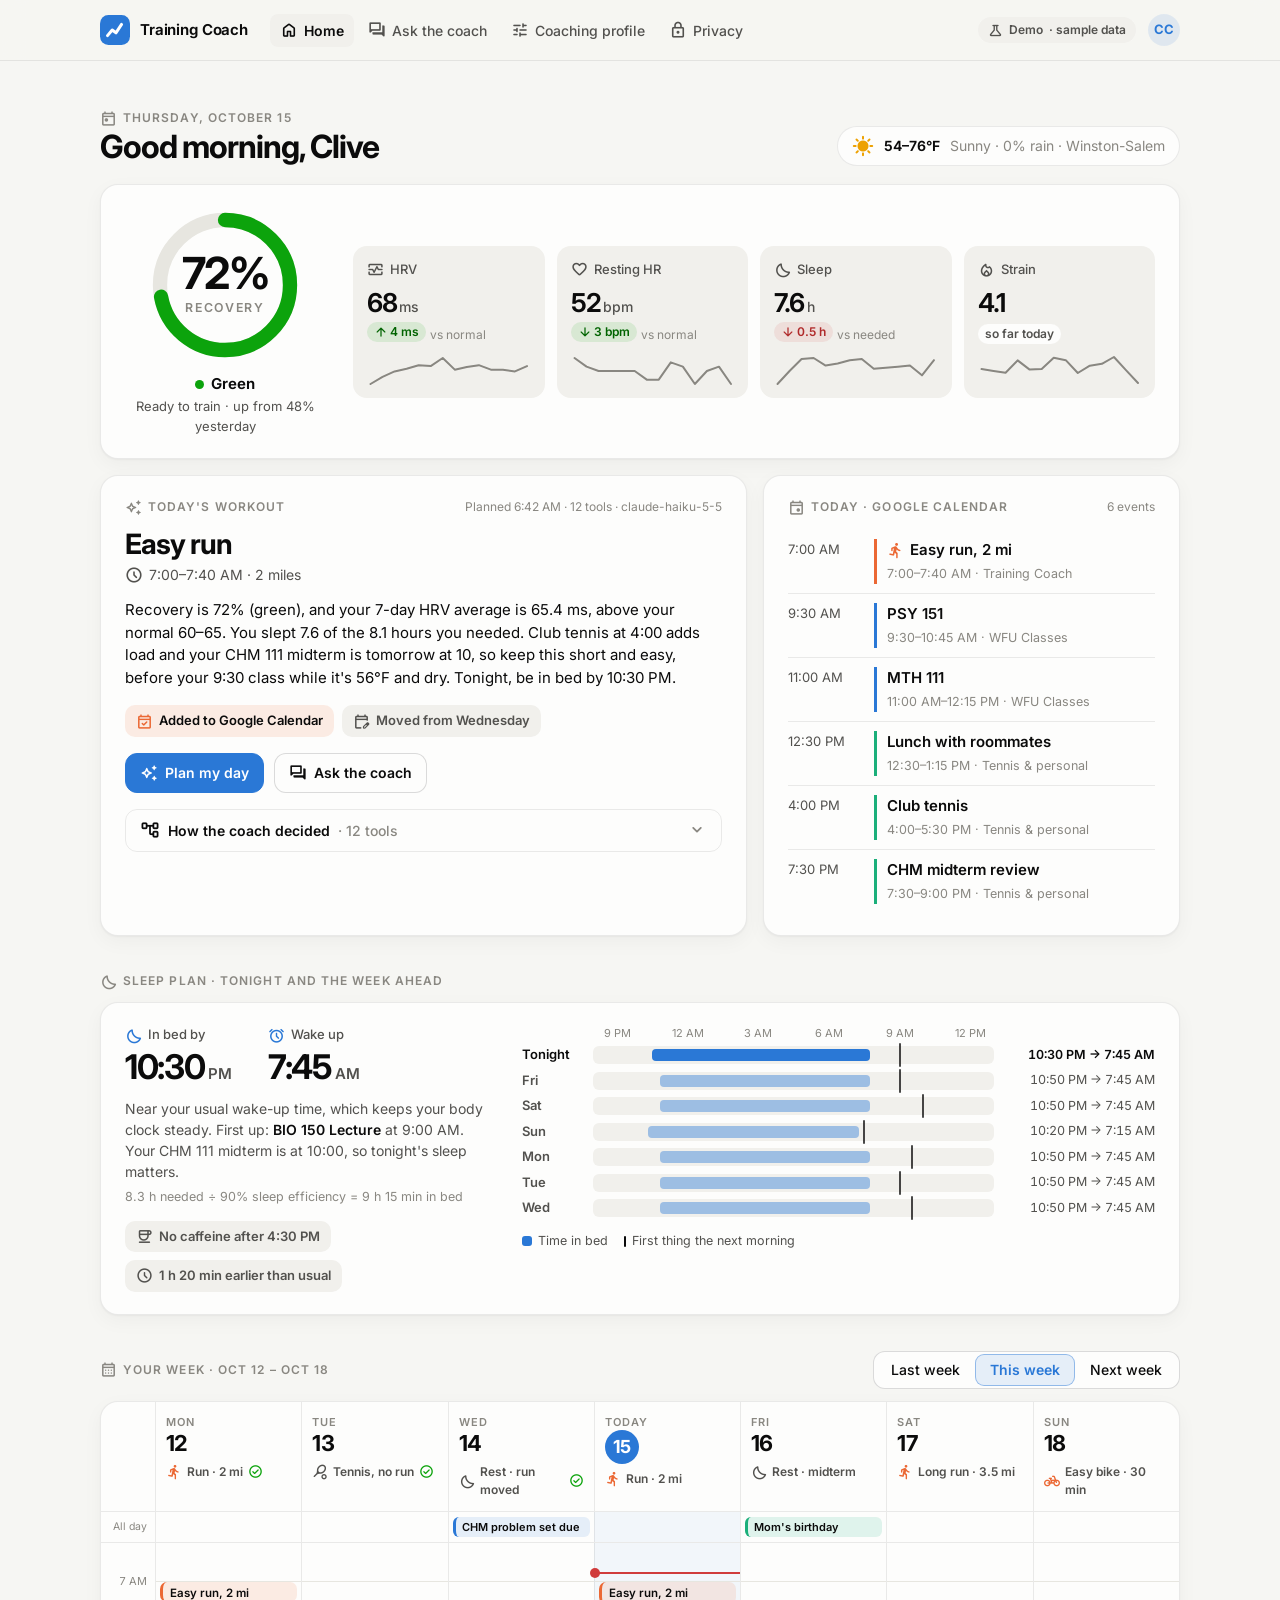
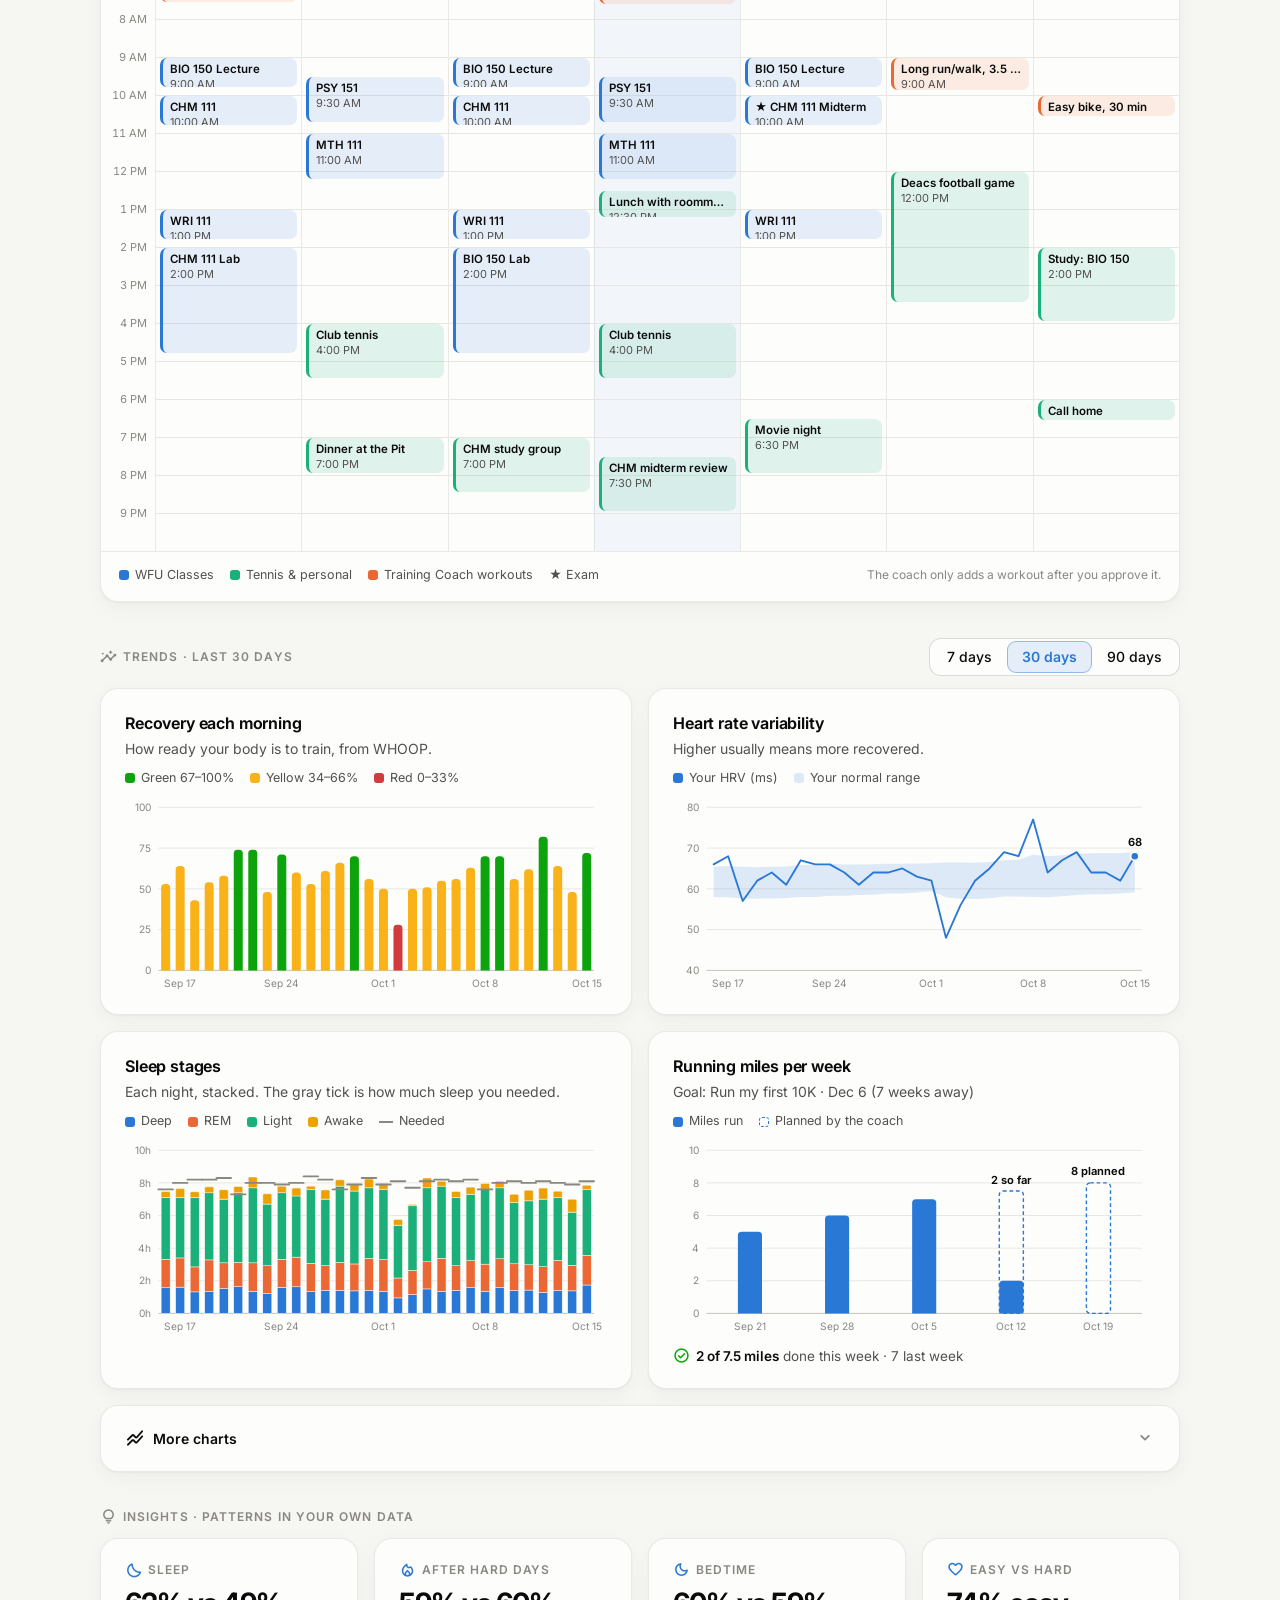
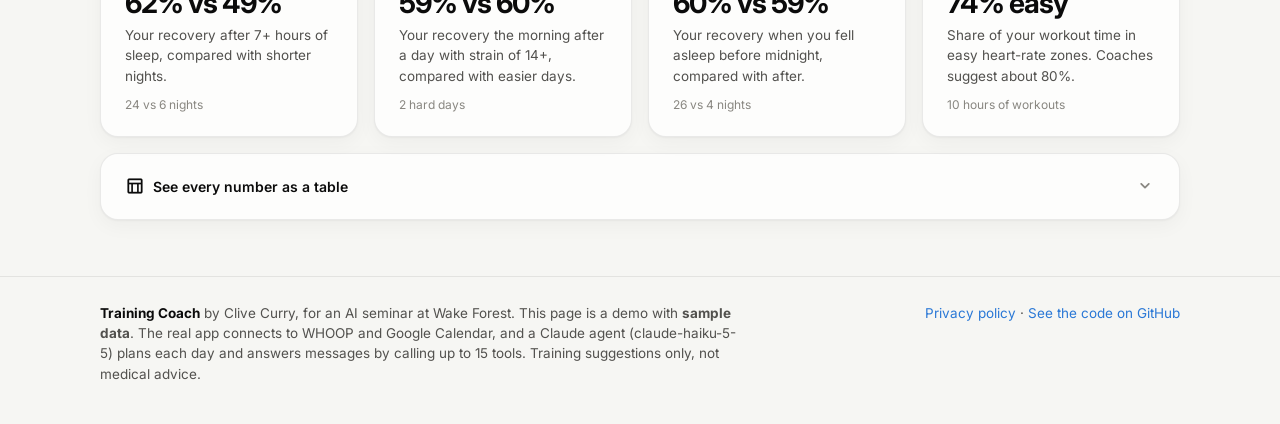
==== docs/index.html @ 6efd32b8 "Rebuild the demo to match the real app, and give the calendar key room Demo (docs/index.html), still" ====
<!doctype html>
<html lang="en">
<head>
<meta charset="utf-8">
<meta name="viewport" content="width=device-width, initial-scale=1">
<title>Training Coach · Clive Curry</title>
<meta name="description" content="A demo of Training Coach, an AI running coach that plans each day from WHOOP data, the weather, and Google Calendar. Shown with sample data.">
<link rel="icon" href="data:image/svg+xml,%3Csvg xmlns='http://www.w3.org/2000/svg' viewBox='0 0 32 32'%3E%3Crect width='32' height='32' rx='8' fill='%232a78d6'/%3E%3Cpath d='M9 22l5-6 4 3 5-8' fill='none' stroke='white' stroke-width='3' stroke-linecap='round' stroke-linejoin='round'/%3E%3C/svg%3E">
<link rel="preconnect" href="https://fonts.googleapis.com">
<link rel="preconnect" href="https://fonts.gstatic.com" crossorigin>
<link rel="stylesheet" href="https://fonts.googleapis.com/css2?family=Inter:wght@400;500;600;700&display=swap">
<link rel="stylesheet" href="https://fonts.googleapis.com/css2?family=Material+Symbols+Rounded:opsz,wght,FILL,GRAD@20..24,400..600,0..1,0&display=block">
<style>
/* This page is a demo of the real app (app.py) with made-up sample data. It copies the real
 * app's layout and colors. Light mode first, dark mode below. */
:root {
  color-scheme: light;
  --page: #f6f6f3; --card: #fdfdfc; --raised: #f1f0ec;
  --border: rgba(11, 11, 11, 0.08); --border-strong: rgba(11, 11, 11, 0.14);
  --text: #0b0b0b; --text-2: #52514e; --muted: #898781;
  --grid: #e7e6e0; --axis: #c3c2b7;
  --s1: #2a78d6; --s2: #eb6834; --s3: #1baf7a; --s4: #eda100;
  --s1-tint: rgba(42, 120, 214, 0.11); --s2-tint: rgba(235, 104, 52, 0.12); --s3-tint: rgba(27, 175, 122, 0.13);
  --band: rgba(42, 120, 214, 0.15);
  --good: #0ca30c; --warn: #fab219; --bad: #d03b3b;
  --good-text: #006300; --bad-text: #b02a2a;
  --good-chip: rgba(12, 163, 12, 0.11); --bad-chip: rgba(208, 59, 59, 0.10);
  --shadow: 0 1px 2px rgba(11, 11, 11, 0.04), 0 6px 20px rgba(11, 11, 11, 0.04);
}
@media (prefers-color-scheme: dark) {
  :root:not([data-theme="light"]) {
    color-scheme: dark;
    --page: #0d0d0d; --card: #1a1a19; --raised: #232322;
    --border: rgba(255, 255, 255, 0.08); --border-strong: rgba(255, 255, 255, 0.14);
    --text: #ffffff; --text-2: #c3c2b7; --muted: #898781;
    --grid: #2c2c2a; --axis: #383835;
    --s1: #3987e5; --s2: #d95926; --s3: #199e70; --s4: #c98500;
    --s1-tint: rgba(57, 135, 229, 0.20); --s2-tint: rgba(217, 89, 38, 0.20); --s3-tint: rgba(25, 158, 112, 0.22);
    --band: rgba(57, 135, 229, 0.26);
    --good-text: #0ca30c; --bad-text: #e66767;
    --good-chip: rgba(12, 163, 12, 0.16); --bad-chip: rgba(230, 103, 103, 0.15);
    --shadow: none;
  }
}
:root[data-theme="dark"] {
  color-scheme: dark;
  --page: #0d0d0d; --card: #1a1a19; --raised: #232322;
  --border: rgba(255, 255, 255, 0.08); --border-strong: rgba(255, 255, 255, 0.14);
  --text: #ffffff; --text-2: #c3c2b7; --muted: #898781;
  --grid: #2c2c2a; --axis: #383835;
  --s1: #3987e5; --s2: #d95926; --s3: #199e70; --s4: #c98500;
  --s1-tint: rgba(57, 135, 229, 0.20); --s2-tint: rgba(217, 89, 38, 0.20); --s3-tint: rgba(25, 158, 112, 0.22);
  --band: rgba(57, 135, 229, 0.26);
  --good-text: #0ca30c; --bad-text: #e66767;
  --good-chip: rgba(12, 163, 12, 0.16); --bad-chip: rgba(230, 103, 103, 0.15);
  --shadow: none;
}

/* ---------- Page ---------- */
* { box-sizing: border-box; }
body {
  margin: 0; background: var(--page); color: var(--text);
  font: 15px/1.5 Inter, system-ui, -apple-system, "Segoe UI", sans-serif;
  -webkit-font-smoothing: antialiased;
}
.wrap { max-width: 1120px; margin: 0 auto; padding: 0 20px; }
a { color: var(--s1); text-decoration: none; }
a:hover { text-decoration: underline; }
.icon {
  font-family: "Material Symbols Rounded"; font-weight: 400; font-style: normal; font-size: 20px;
  line-height: 1; letter-spacing: normal; text-transform: none; white-space: nowrap; direction: ltr;
  display: inline-block; vertical-align: -4px; font-feature-settings: "liga"; -webkit-font-smoothing: antialiased;
  font-variation-settings: "FILL" 0, "wght" 450, "opsz" 24;
}
.icon.fill { font-variation-settings: "FILL" 1, "wght" 450, "opsz" 24; }
[hidden] { display: none !important; }

/* ---------- Top bar ---------- */
.topbar {
  position: sticky; top: 0; z-index: 20;
  background: color-mix(in srgb, var(--page) 86%, transparent);
  backdrop-filter: saturate(160%) blur(12px); -webkit-backdrop-filter: saturate(160%) blur(12px);
  border-bottom: 1px solid var(--border);
}
.topbar .wrap { display: flex; align-items: center; gap: 22px; height: 60px; }
.brand { display: flex; align-items: center; gap: 10px; font-weight: 650; letter-spacing: -0.01em; color: var(--text); white-space: nowrap; }
.brand:hover { text-decoration: none; }
.brand-mark { width: 30px; height: 30px; display: block; flex: none; }
nav { display: flex; gap: 4px; min-width: 0; }
nav a {
  color: var(--text-2); padding: 6px 10px; border-radius: 8px; font-size: 14px; font-weight: 500;
  display: inline-flex; align-items: center; gap: 6px; white-space: nowrap;
}
nav a .icon { font-size: 18px; vertical-align: 0; }
nav a:hover { background: var(--raised); color: var(--text); text-decoration: none; }
nav a.active { background: var(--raised); color: var(--text); font-weight: 600; }
.top-right { margin-left: auto; display: flex; align-items: center; gap: 12px; }
.pill {
  display: inline-flex; align-items: center; gap: 6px; font-size: 12px; font-weight: 600; white-space: nowrap;
  padding: 4px 10px; border-radius: 999px; background: var(--raised); color: var(--text-2);
}
.pill .icon { font-size: 15px; vertical-align: 0; }
.avatar {
  width: 32px; height: 32px; border-radius: 50%; display: grid; place-items: center; flex: none;
  background: var(--s1-tint); color: var(--s1); font-size: 13px; font-weight: 700;
}
@media (max-width: 860px) { nav a .label { display: none; } nav a { padding: 6px 8px; } .topbar .wrap { gap: 12px; } }
@media (max-width: 480px) { .pill .long, .brand-name, .count-note { display: none; } }

/* ---------- Layout ---------- */
main.wrap { padding-top: 48px; padding-bottom: 56px; }
section { margin-top: 36px; }
.eyebrow {
  display: flex; align-items: center; gap: 6px; margin: 0 0 12px;
  font-size: 12px; font-weight: 600; letter-spacing: 0.09em; text-transform: uppercase; color: var(--muted);
}
.eyebrow .icon { font-size: 17px; vertical-align: 0; }
.section-head { display: flex; align-items: center; justify-content: space-between; gap: 12px; flex-wrap: wrap; margin-bottom: 12px; }
.section-head .eyebrow { margin: 0; }
.card {
  background: var(--card); border: 1px solid var(--border); border-radius: 18px;
  padding: 22px 24px; box-shadow: var(--shadow);
}
.row { display: grid; gap: 16px; }
.row.coach-row { grid-template-columns: minmax(0, 1.55fr) minmax(0, 1fr); margin-top: 16px; }
.row.two { grid-template-columns: repeat(2, minmax(0, 1fr)); }
@media (max-width: 900px) { .row.coach-row, .row.two { grid-template-columns: minmax(0, 1fr); } }
h1 { margin: 2px 0 0; font-size: 32px; line-height: 1.15; letter-spacing: -0.035em; font-weight: 700; }
h2 { margin: 0; font-size: 16px; font-weight: 650; letter-spacing: -0.01em; }
.sub { color: var(--text-2); font-size: 14px; margin: 3px 0 0; }
.muted { color: var(--muted); }
.narrow { max-width: 780px; margin: 0 auto; }

/* Buttons and switches (they only change what you're looking at) */
.btn {
  display: inline-flex; align-items: center; gap: 7px; font: 600 14px/1 Inter, system-ui, sans-serif;
  padding: 10px 14px; border-radius: 12px; border: 1px solid var(--border-strong); background: var(--card); color: var(--text);
  cursor: default; white-space: nowrap;
}
a.btn { cursor: pointer; }
a.btn:hover { background: var(--raised); text-decoration: none; }
.btn .icon { font-size: 18px; vertical-align: 0; }
.btn.primary { background: var(--s1); border-color: var(--s1); color: #fff; }
.seg { display: inline-flex; border: 1px solid var(--border-strong); border-radius: 12px; padding: 2px; background: var(--card); }
.seg button {
  font: 500 14px/1 Inter, system-ui, sans-serif; color: var(--text); background: none; border: 1px solid transparent;
  padding: 8px 14px; border-radius: 9px; cursor: pointer; white-space: nowrap;
}
.seg button:hover { background: var(--raised); }
.seg button[aria-pressed="true"] { color: var(--s1); background: var(--s1-tint); border-color: color-mix(in srgb, var(--s1) 45%, transparent); font-weight: 600; }
@media (max-width: 480px) { .seg button { padding: 8px 10px; } }

/* ---------- Greeting ---------- */
.greeting { display: flex; align-items: flex-end; justify-content: space-between; gap: 16px; flex-wrap: wrap; }
.date { font-size: 12px; font-weight: 600; letter-spacing: 0.09em; text-transform: uppercase; color: var(--muted); display: flex; gap: 6px; align-items: center; }
.date .icon { font-size: 17px; vertical-align: 0; }
.weather {
  display: inline-flex; align-items: center; gap: 10px; padding: 8px 14px; border-radius: 999px;
  background: var(--card); border: 1px solid var(--border); font-size: 14px; white-space: nowrap;
}
.weather .icon { font-size: 22px; color: var(--s4); vertical-align: 0; }
.weather b { font-weight: 650; }
@media (max-width: 560px) { .weather .where { display: none; } }

/* ---------- Today card ---------- */
.today-card { display: grid; grid-template-columns: 200px minmax(0, 1fr); gap: 28px; align-items: center; margin-top: 18px; }
@media (max-width: 760px) { .today-card { grid-template-columns: minmax(0, 1fr); justify-items: center; } }
.ring { text-align: center; }
.ring svg { width: 156px; height: 156px; display: block; margin: 0 auto; }
.ring .num { font-size: 34px; font-weight: 700; letter-spacing: -0.04em; fill: var(--text); }
.ring .cap { font-size: 9.5px; font-weight: 600; letter-spacing: 0.14em; fill: var(--muted); }
.zone { margin-top: 10px; font-weight: 650; display: inline-flex; align-items: center; gap: 7px; }
.dot { width: 9px; height: 9px; border-radius: 50%; display: inline-block; }
.zone-note { color: var(--text-2); font-size: 13px; margin-top: 2px; }
.tiles { display: grid; grid-template-columns: repeat(4, minmax(0, 1fr)); gap: 12px; width: 100%; }
@media (max-width: 1000px) { .tiles { grid-template-columns: repeat(2, minmax(0, 1fr)); } }
.tile { background: var(--raised); border-radius: 14px; padding: 14px 14px 10px; }
.tile .label { font-size: 13px; color: var(--text-2); font-weight: 500; display: flex; align-items: center; gap: 6px; }
.tile .label .icon { font-size: 17px; vertical-align: 0; }
.tile .value { font-size: 26px; font-weight: 650; letter-spacing: -0.03em; margin-top: 4px; }
.tile .value small { font-size: 14px; font-weight: 500; color: var(--text-2); letter-spacing: 0; margin-left: 2px; }
.delta { display: inline-flex; align-items: center; gap: 2px; font-size: 12px; font-weight: 600; padding: 1px 7px; border-radius: 999px; }
.delta .icon { font-size: 14px; vertical-align: 0; }
.delta.good { color: var(--good-text); background: var(--good-chip); }
.delta.bad { color: var(--bad-text); background: var(--bad-chip); }
.delta.flat { color: var(--text-2); background: var(--card); }
.vs { font-size: 12px; color: var(--muted); margin-left: 4px; }
.spark { display: block; width: 100%; height: 34px; margin-top: 8px; }

/* ---------- Coach card ---------- */
.card-top { display: flex; justify-content: space-between; gap: 12px; align-items: center; }
.card-top .eyebrow { margin: 0; }
.meta { font-size: 12px; color: var(--muted); }
.headline { font-size: 28px; font-weight: 700; letter-spacing: -0.035em; line-height: 1.15; margin-top: 12px; }
.when { color: var(--text-2); margin-top: 4px; display: flex; align-items: center; gap: 6px; font-size: 14px; }
.when .icon { font-size: 18px; }
.why { margin: 14px 0 0; color: var(--text); }
.badges { display: flex; gap: 8px; flex-wrap: wrap; margin-top: 16px; }
.badge {
  display: inline-flex; align-items: center; gap: 6px; font-size: 13px; font-weight: 600;
  padding: 6px 11px; border-radius: 10px; background: var(--raised); color: var(--text-2);
}
.badge .icon { font-size: 17px; vertical-align: 0; }
.badge.on-cal { background: var(--s2-tint); color: var(--text); }
.badge.on-cal .icon { color: var(--s2); }
.actions { display: flex; gap: 10px; flex-wrap: wrap; margin-top: 16px; }
details.steps { margin-top: 16px; border: 1px solid var(--border); border-radius: 12px; padding: 10px 14px; }
details summary {
  cursor: pointer; list-style: none; display: flex; align-items: center; gap: 8px;
  font-weight: 600; font-size: 14px; color: var(--text);
}
details summary::-webkit-details-marker { display: none; }
details summary .chev { margin-left: auto; color: var(--muted); transition: transform 0.15s; }
details[open] summary .chev { transform: rotate(180deg); }
details.steps[open] summary { margin-bottom: 6px; }
.step { display: grid; grid-template-columns: 26px minmax(0, 1fr); gap: 8px; padding: 7px 0; font-size: 14px; }
.step + .step { border-top: 1px solid var(--border); }
.step .icon { color: var(--s1); font-size: 19px; }
.step code { font: 600 13px/1.4 ui-monospace, "SFMono-Regular", Consolas, monospace; }
.step .out { color: var(--text-2); }
.step.thought { color: var(--text-2); font-style: italic; }
.step.thought .icon { color: var(--muted); }
.step.done .icon { color: var(--good); }

/* ---------- Today's schedule ---------- */
.agenda { list-style: none; margin: 14px 0 0; padding: 0; }
.agenda li { display: grid; grid-template-columns: 74px minmax(0, 1fr); gap: 12px; padding: 9px 0; align-items: start; }
.agenda li + li { border-top: 1px solid var(--border); }
.agenda .t { font-size: 13px; color: var(--text-2); padding-top: 1px; }
.agenda .e { border-left: 3px solid; padding-left: 10px; min-width: 0; }
.agenda .e b { font-weight: 600; display: flex; align-items: center; gap: 6px; }
.agenda .e b .icon { font-size: 17px; color: var(--s2); vertical-align: 0; }
.agenda .e span.when2 { font-size: 12.5px; color: var(--muted); }
.legend { display: flex; flex-wrap: wrap; gap: 6px 16px; font-size: 12.5px; color: var(--text-2); }
.legend span { display: inline-flex; align-items: center; gap: 6px; }
.swatch { width: 10px; height: 10px; border-radius: 3px; display: inline-block; }
.swatch.dashed { background: transparent; border: 1.5px dashed var(--s2); }
.swatch.dashed.blue { border-color: var(--s1); }
.tick-swatch { width: 14px; height: 2px; background: var(--muted); display: inline-block; }

/* ---------- Sleep plan ---------- */
.sleep { display: grid; grid-template-columns: minmax(0, 1fr) minmax(0, 1.75fr); gap: 36px; align-items: start; }
@media (max-width: 860px) { .sleep { grid-template-columns: minmax(0, 1fr); gap: 22px; } }
.sl-pair { display: flex; gap: 36px; flex-wrap: wrap; }
.sl-time .k { font-size: 13px; color: var(--text-2); font-weight: 500; display: flex; align-items: center; gap: 6px; }
.sl-time .k .icon { font-size: 17px; vertical-align: 0; color: var(--s1); }
.sl-time .big { font-size: 34px; font-weight: 700; letter-spacing: -0.04em; line-height: 1.15; margin-top: 2px; }
.sl-time .big small { font-size: 15px; font-weight: 600; color: var(--text-2); letter-spacing: 0; margin-left: 4px; }
.sl-why { color: var(--text-2); font-size: 14px; line-height: 1.5; margin: 12px 0 0; }
.sl-why b { color: var(--text); font-weight: 600; }
.sl-math { display: block; margin-top: 6px; font-size: 12.5px; color: var(--muted); }
.sleep .badges { margin-top: 14px; }
.sl-week { display: flex; flex-direction: column; gap: 6px; }
.sl-row { display: grid; grid-template-columns: 58px minmax(0, 1fr) 148px; gap: 13px; align-items: center; }
.sl-row .d { font-size: 13px; font-weight: 600; color: var(--text-2); }
.sl-row.is-tonight .d { color: var(--text); }
.sl-row .track { position: relative; height: 18px; background: var(--raised); border-radius: 6px; }
.sl-row .bar { position: absolute; top: 3px; bottom: 3px; border-radius: 4px; background: color-mix(in srgb, var(--s1) 42%, transparent); }
.sl-row.is-tonight .bar { background: var(--s1); }
.sl-row .mark { position: absolute; top: -3px; bottom: -3px; width: 2px; margin-left: -1px; border-radius: 2px; background: var(--text); opacity: 0.75; }
.sl-row .tm { font-size: 12.5px; color: var(--text-2); font-variant-numeric: tabular-nums; white-space: nowrap; text-align: right; }
.sl-row.is-tonight .tm { color: var(--text); font-weight: 600; }
.sl-head .track { background: none; height: 14px; }
.sl-axis span { position: absolute; top: 0; transform: translateX(-50%); font-size: 11px; color: var(--muted); white-space: nowrap; }
.ev-key { width: 2px; height: 11px; border-radius: 2px; background: var(--text); display: inline-block; }
.sl-week .legend { margin-top: 8px; }
@media (max-width: 560px) { .sl-row { grid-template-columns: 50px minmax(0, 1fr); } .sl-row .tm { display: none; } }

/* ---------- Week calendar ---------- */
.cal-card { padding: 0; overflow: hidden; }
.cal-scroll { overflow-x: auto; }
.cal { min-width: 820px; }
.cal-head, .cal-body, .cal-allday { display: grid; grid-template-columns: 54px repeat(7, minmax(0, 1fr)); }
.cal-head { border-bottom: 1px solid var(--border); }
.cal-head > div { padding: 12px 10px; border-left: 1px solid var(--border); }
.cal-head > div:first-child, .cal-allday > div:first-child { border-left: 0; }
.cal-head .dow { font-size: 11px; font-weight: 600; letter-spacing: 0.09em; text-transform: uppercase; color: var(--muted); }
.cal-head .num { font-size: 22px; font-weight: 700; letter-spacing: -0.03em; line-height: 1.2; }
.cal-head .is-today .num { color: #fff; background: var(--s1); border-radius: 999px; display: inline-grid; place-items: center; width: 34px; height: 34px; font-size: 18px; }
.plan-chip { margin-top: 6px; display: flex; align-items: center; gap: 5px; font-size: 12px; font-weight: 600; color: var(--text-2); }
.plan-chip .icon { font-size: 16px; vertical-align: 0; }
.plan-chip.move .icon:first-child { color: var(--s2); }
.plan-chip .ok { color: var(--good); font-size: 15px; }
.cal-allday { border-bottom: 1px solid var(--border); }
.cal-allday > div { padding: 5px 4px; border-left: 1px solid var(--border); display: flex; flex-direction: column; gap: 3px; min-width: 0; }
.cal-allday .label { font-size: 10.5px; color: var(--muted); text-align: right; padding-right: 8px; justify-content: center; }
.cal-allday .is-today, .day-col.is-today { background: color-mix(in srgb, var(--s1) 5%, transparent); }
.chip { font-size: 11px; font-weight: 600; padding: 2px 6px; border-radius: 6px; border-left: 3px solid; white-space: nowrap; overflow: hidden; text-overflow: ellipsis; }
.chip.classes { background: var(--s1-tint); border-color: var(--s1); }
.chip.personal { background: var(--s3-tint); border-color: var(--s3); }
.times { position: relative; }
.times div { position: absolute; right: 8px; font-size: 11px; color: var(--muted); transform: translateY(-50%); font-variant-numeric: tabular-nums; }
.day-col { position: relative; border-left: 1px solid var(--border); }
.hour-line { position: absolute; left: 0; right: 0; border-top: 1px solid var(--grid); }
.ev {
  position: absolute; left: 4px; right: 4px; border-radius: 7px; padding: 4px 7px; overflow: hidden;
  font-size: 11.5px; line-height: 1.3; border-left: 3px solid;
}
.ev b { font-weight: 600; display: block; white-space: nowrap; overflow: hidden; text-overflow: ellipsis; }
.ev span { color: var(--text-2); font-size: 11px; }
.ev.classes { background: var(--s1-tint); border-color: var(--s1); }
.ev.personal { background: var(--s3-tint); border-color: var(--s3); }
.ev.coach { background: var(--s2-tint); border-color: var(--s2); }
.ev.suggested { border-style: dashed; border-width: 1px 1px 1px 3px; }
.ev.exam b::before { content: "★ "; }
.now-line { position: absolute; left: 0; right: 0; border-top: 2px solid var(--bad); }
.now-line::before { content: ""; position: absolute; left: -5px; top: -6px; width: 10px; height: 10px; border-radius: 50%; background: var(--bad); }
.cal-foot { display: flex; justify-content: space-between; gap: 12px; flex-wrap: wrap; padding: 14px 18px 16px; border-top: 1px solid var(--border); }

/* ---------- Charts ---------- */
.chart-card { display: flex; flex-direction: column; }
.chart-card .legend { margin-top: 10px; }
.chart { display: block; width: 100%; height: auto; margin-top: 10px; overflow: visible; }
.chart .grid { stroke: var(--grid); stroke-width: 1; }
.chart .base { stroke: var(--axis); stroke-width: 1; }
.chart text { font: 11px Inter, system-ui, sans-serif; fill: var(--muted); }
.chart text.end { font-weight: 650; fill: var(--text); font-size: 12px; }
.chart .hit { fill: transparent; }
.chart .ring-dot { opacity: 0; }
.chart g.pt:hover .ring-dot { opacity: 1; }
.note { margin-top: auto; padding-top: 10px; font-size: 13.5px; color: var(--text-2); display: flex; align-items: center; gap: 6px; }
.note .icon { font-size: 17px; color: var(--good); }
.note b { color: var(--text); font-weight: 600; }
details.more, details.table { margin-top: 16px; }
details.more > .row { margin-top: 16px; }
.mini h3 { margin: 0; font-size: 15px; font-weight: 650; }
.table-scroll { overflow-x: auto; margin-top: 10px; }
table { border-collapse: collapse; width: 100%; font-size: 13px; font-variant-numeric: tabular-nums; }
th, td { text-align: right; padding: 6px 10px; border-bottom: 1px solid var(--border); white-space: nowrap; }
th:first-child, td:first-child { text-align: left; }
th { color: var(--muted); font-weight: 600; font-size: 12px; }

/* ---------- Insights ---------- */
.insights { display: grid; grid-template-columns: repeat(4, minmax(0, 1fr)); gap: 16px; }
@media (max-width: 1000px) { .insights { grid-template-columns: repeat(2, minmax(0, 1fr)); } }
@media (max-width: 560px) { .insights { grid-template-columns: minmax(0, 1fr); } }
.insight { display: flex; flex-direction: column; }
.insight .k { font-size: 12px; font-weight: 600; letter-spacing: 0.08em; text-transform: uppercase; color: var(--muted); display: flex; gap: 6px; align-items: center; }
.insight .k .icon { font-size: 17px; color: var(--s1); vertical-align: 0; }
.insight .big { font-size: 28px; font-weight: 700; letter-spacing: -0.035em; margin-top: 8px; line-height: 1.15; }
.insight p { margin: 6px 0 0; color: var(--text-2); font-size: 13.5px; }
.insight .count { margin-top: auto; padding-top: 10px; font-size: 12px; color: var(--muted); }

/* ---------- Ask the coach ---------- */
.title-row { display: flex; align-items: flex-end; justify-content: space-between; gap: 12px; flex-wrap: wrap; }
.intro { color: var(--text-2); font-size: 15px; line-height: 1.55; margin: 12px 0 22px; max-width: 620px; }
.msg { display: grid; grid-template-columns: 34px minmax(0, 1fr); gap: 14px; margin: 14px 0; align-items: start; }
.msg .who { width: 34px; height: 34px; border-radius: 10px; display: grid; place-items: center; }
.msg .who .icon { font-size: 19px; vertical-align: 0; }
.msg.you .who { background: var(--raised); color: var(--text-2); }
.msg.coach .who { background: var(--s1); color: #fff; }
.msg.you .body { background: var(--raised); border-radius: 16px; padding: 10px 15px; justify-self: start; }
.msg .body p { margin: 0 0 10px; }
.msg .body p:last-child, .msg .body ul:last-child { margin-bottom: 0; }
.msg .body ul { margin: 0 0 10px; padding-left: 20px; }
.msg .body li { margin: 3px 0; }
.msg .time { font-size: 12px; color: var(--muted); margin-bottom: 4px; }
.msg details.steps { margin-top: 12px; }
.day-break { text-align: center; font-size: 12px; color: var(--muted); margin: 26px 0 6px; }
.composer {
  margin-top: 26px; display: flex; align-items: center; justify-content: space-between; gap: 12px;
  background: var(--raised); border-radius: 14px; padding: 13px 14px 13px 18px; color: var(--muted); font-size: 14px;
}
.composer .send { width: 30px; height: 30px; border-radius: 50%; display: grid; place-items: center; background: var(--border); }
.composer .send .icon { font-size: 18px; vertical-align: 0; }
.fine { font-size: 12.5px; color: var(--muted); margin: 10px 0 0; }

/* ---------- Coaching profile ---------- */
.fields { display: grid; grid-template-columns: 200px minmax(0, 1fr); gap: 0; margin: 0; }
.fields dt, .fields dd { margin: 0; padding: 12px 0; border-top: 1px solid var(--border); }
.fields dt:first-of-type, .fields dd:first-of-type { border-top: 0; padding-top: 0; }
.fields dt { color: var(--text-2); font-size: 14px; }
.fields dd { font-weight: 500; }
@media (max-width: 560px) { .fields { grid-template-columns: minmax(0, 1fr); } .fields dd { border-top: 0; padding-top: 0; } }
.tag { display: inline-flex; align-items: center; font-size: 13px; font-weight: 600; padding: 3px 10px; border-radius: 999px; background: var(--s1); color: #fff; margin: 0 6px 4px 0; }
.notes { list-style: none; margin: 10px 0 0; padding: 0; }
.notes li { padding: 9px 12px; background: var(--raised); border-radius: 10px; margin-top: 8px; font-size: 14px; }
.notes li .when3 { color: var(--muted); font-size: 12.5px; margin-right: 6px; }
.conn { display: flex; align-items: center; justify-content: space-between; gap: 16px; flex-wrap: wrap; }
.conn + .conn { margin-top: 12px; }
.conn b { font-weight: 650; }
.conn .ok { color: var(--good-text); background: var(--good-chip); font-size: 12px; font-weight: 600; padding: 2px 9px; border-radius: 999px; margin-left: 6px; }
.stack > * + * { margin-top: 16px; }

/* ---------- Footer ---------- */
footer { border-top: 1px solid var(--border); padding: 26px 0 40px; color: var(--text-2); font-size: 13.5px; }
footer .wrap { display: flex; justify-content: space-between; gap: 20px; flex-wrap: wrap; }
footer p { margin: 0; max-width: 640px; }
</style>
</head>
<body>

<header class="topbar">
  <div class="wrap">
    <a class="brand" href="#home"><svg class="brand-mark" viewBox="0 0 32 32" aria-hidden="true"><rect width="32" height="32" rx="9" fill="#2a78d6"/><path d="M8 22l5-6 4 3 6-9" fill="none" stroke="#fff" stroke-width="3.2" stroke-linecap="round" stroke-linejoin="round"/></svg><span class="brand-name">Training Coach</span></a>
    <nav aria-label="Pages">
      <a href="#home" data-page="home"><span class="icon">home</span><span class="label">Home</span></a>
      <a href="#coach" data-page="coach"><span class="icon">forum</span><span class="label">Ask the coach</span></a>
      <a href="#profile" data-page="profile"><span class="icon">tune</span><span class="label">Coaching profile</span></a>
      <a href="privacy.html"><span class="icon">lock</span><span class="label">Privacy</span></a>
    </nav>
    <div class="top-right">
      <span class="pill" title="Everything on this page is made-up sample data"><span class="icon">science</span>Demo<span class="long"> · sample data</span></span>
      <span class="avatar" aria-hidden="true">CC</span>
    </div>
  </div>
</header>

<main class="wrap">

<!-- ====================================== HOME ====================================== -->
<div class="page" id="page-home">
  <div class="greeting">
    <div>
      <div class="date"><span class="icon">today</span>Thursday, October 15</div>
      <h1>Good morning, Clive</h1>
    </div>
    <div class="weather" title="Forecast from Open-Meteo">
      <span class="icon fill">sunny</span><b>54–76°F</b><span class="muted">Sunny · 0% rain<span class="where"> · Winston-Salem</span></span>
    </div>
  </div>

  <div class="card today-card">
    <div class="ring" id="ring"></div>
    <div class="tiles" id="tiles"></div>
  </div>

  <div class="row coach-row">
    <div class="card">
      <div class="card-top">
        <div class="eyebrow"><span class="icon">auto_awesome</span>Today's workout</div>
        <div class="meta">Planned 6:42 AM · 12 tools · claude-haiku-5-5</div>
      </div>
      <div class="headline">Easy run</div>
      <div class="when"><span class="icon">schedule</span>7:00–7:40 AM · 2 miles</div>
      <p class="why" id="why"></p>
      <div class="badges">
        <span class="badge on-cal"><span class="icon">event_available</span>Added to Google Calendar</span>
        <span class="badge"><span class="icon">edit_calendar</span>Moved from Wednesday</span>
      </div>
      <div class="actions">
        <span class="btn primary" title="In the real app, this runs the coach"><span class="icon">auto_awesome</span>Plan my day</span>
        <a class="btn" href="#coach"><span class="icon">forum</span>Ask the coach</a>
      </div>
      <details class="steps">
        <summary><span class="icon">account_tree</span>How the coach decided <span class="muted count-note" style="font-weight:500">· 12 tools</span><span class="icon chev">expand_more</span></summary>
        <div id="steps"></div>
      </details>
    </div>
    <div class="card">
      <div class="card-top">
        <div class="eyebrow"><span class="icon">event</span>Today · Google Calendar</div>
        <div class="meta" id="agenda-count"></div>
      </div>
      <ul class="agenda" id="agenda"></ul>
    </div>
  </div>

  <section>
    <div class="eyebrow"><span class="icon">bedtime</span>Sleep plan · tonight and the week ahead</div>
    <div class="card sleep" id="sleep"></div>
  </section>

  <section>
    <div class="section-head">
      <div class="eyebrow" id="week-label"></div>
      <div class="seg" id="week-seg" role="group" aria-label="Which week">
        <button data-week="last">Last week</button><button data-week="this" aria-pressed="true">This week</button><button data-week="next">Next week</button>
      </div>
    </div>
    <div class="card cal-card">
      <div class="cal-scroll"><div class="cal" id="cal"></div></div>
      <div class="cal-foot">
        <div class="legend" id="cal-legend"></div>
        <div class="meta">The coach only adds a workout after you approve it.</div>
      </div>
    </div>
  </section>

  <section>
    <div class="section-head">
      <div class="eyebrow" id="trends-label"></div>
      <div class="seg" id="range-seg" role="group" aria-label="Time range">
        <button data-range="7">7 days</button><button data-range="30" aria-pressed="true">30 days</button><button data-range="90">90 days</button>
      </div>
    </div>
    <div class="row two">
      <div class="card chart-card">
        <h2>Recovery each morning</h2>
        <p class="sub">How ready your body is to train, from WHOOP.</p>
        <div class="legend">
          <span><i class="swatch" style="background: var(--good)"></i>Green 67–100%</span>
          <span><i class="swatch" style="background: var(--warn)"></i>Yellow 34–66%</span>
          <span><i class="swatch" style="background: var(--bad)"></i>Red 0–33%</span>
        </div>
        <svg class="chart" id="recovery-chart" viewBox="0 0 520 210" role="img" aria-label="Bar chart of daily recovery, colored by zone"></svg>
      </div>
      <div class="card chart-card">
        <h2>Heart rate variability</h2>
        <p class="sub">Higher usually means more recovered.</p>
        <div class="legend">
          <span><i class="swatch" style="background: var(--s1)"></i>Your HRV (ms)</span>
          <span><i class="swatch" style="background: var(--band)"></i>Your normal range</span>
        </div>
        <svg class="chart" id="hrv-chart" viewBox="0 0 520 210" role="img" aria-label="Line chart of daily HRV with your normal range shaded"></svg>
      </div>
      <div class="card chart-card">
        <h2>Sleep stages</h2>
        <p class="sub">Each night, stacked. The gray tick is how much sleep you needed.</p>
        <div class="legend">
          <span><i class="swatch" style="background: var(--s1)"></i>Deep</span>
          <span><i class="swatch" style="background: var(--s2)"></i>REM</span>
          <span><i class="swatch" style="background: var(--s3)"></i>Light</span>
          <span><i class="swatch" style="background: var(--s4)"></i>Awake</span>
          <span><i class="tick-swatch"></i>Needed</span>
        </div>
        <svg class="chart" id="sleep-chart" viewBox="0 0 520 210" role="img" aria-label="Stacked bar chart of sleep stages each night"></svg>
      </div>
      <div class="card chart-card">
        <h2>Running miles per week</h2>
        <p class="sub">Goal: Run my first 10K · Dec 6 (7 weeks away)</p>
        <div class="legend">
          <span><i class="swatch" style="background: var(--s1)"></i>Miles run</span>
          <span><i class="swatch dashed blue"></i>Planned by the coach</span>
        </div>
        <svg class="chart" id="miles-chart" viewBox="0 0 520 210" role="img" aria-label="Bar chart of running miles per week, with planned miles for this week and next"></svg>
        <div class="note"><span class="icon">check_circle</span><span><b>2 of 7.5 miles</b> done this week · 7 last week</span></div>
      </div>
    </div>

    <details class="more card">
      <summary><span class="icon">stacked_line_chart</span>More charts<span class="icon chev">expand_more</span></summary>
      <div class="row two">
        <div class="mini">
          <h3>Resting heart rate</h3>
          <p class="sub">Lower usually means more recovered. The band is your normal range.</p>
          <svg class="chart" id="rhr-chart" viewBox="0 0 520 210" role="img" aria-label="Line chart of daily resting heart rate"></svg>
        </div>
        <div class="mini">
          <h3>When you slept</h3>
          <p class="sub">Falling asleep (top) to waking up (bottom). Bars that line up mean a steady schedule.</p>
          <svg class="chart" id="bed-chart" viewBox="0 0 520 210" role="img" aria-label="Chart of when you fell asleep and woke up each night"></svg>
        </div>
        <div class="mini">
          <h3>Day strain</h3>
          <p class="sub">How hard each whole day was on your body (0–21).</p>
          <svg class="chart" id="strain-chart" viewBox="0 0 520 210" role="img" aria-label="Bar chart of daily WHOOP strain"></svg>
        </div>
      </div>
    </details>
  </section>

  <section>
    <div class="eyebrow"><span class="icon">lightbulb</span>Insights · patterns in your own data</div>
    <div class="insights" id="insights"></div>
    <details class="table card">
      <summary><span class="icon">table_chart</span>See every number as a table<span class="icon chev">expand_more</span></summary>
      <div class="table-scroll"><table id="table"></table></div>
    </details>
  </section>
</div>

<!-- ================================== ASK THE COACH ================================== -->
<div class="page narrow" id="page-coach" hidden>
  <div class="eyebrow"><span class="icon">forum</span>Ask the coach</div>
  <div class="title-row">
    <h1>What's on your mind, Clive?</h1>
    <span class="btn" title="In the real app, this starts a new conversation"><span class="icon">add_comment</span>New chat</span>
  </div>
  <p class="intro">Ask about a workout, your sleep, or a goal you're working toward. The coach looks at your WHOOP data,
    your calendar, the weather, and your plan before it answers, and it remembers what you tell it.</p>
  <div id="chat"></div>
  <div class="composer" aria-hidden="true"><span>Message the coach</span><span class="send"><span class="icon">arrow_upward</span></span></div>
  <p class="fine">Demo: this is a saved sample conversation. In the real app, you type here and the coach answers from your
    own data. Training suggestions only, not medical advice.</p>
</div>

<!-- ================================= COACHING PROFILE ================================ -->
<div class="page narrow" id="page-profile" hidden>
  <div class="eyebrow"><span class="icon">tune</span>Settings</div>
  <h1>Coaching profile</h1>
  <p class="sub" style="margin-top: 6px">The coach reads this before every plan and every message.</p>

  <div class="stack" style="margin-top: 22px">
    <div class="card">
      <dl class="fields">
        <dt>What are you training for?</dt><dd>Run my first 10K</dd>
        <dt>Goal date</dt><dd>Sunday, December 6, 2026</dd>
        <dt>What do you do now?</dt><dd>2–3 miles, 3 times a week, plus club tennis</dd>
        <dt>Your city</dt><dd>Winston-Salem, North Carolina, US <span class="muted">· America/New_York</span></dd>
        <dt>When are you willing to run?</dt><dd><span class="tag">Early morning (6–9am)</span><span class="tag">Afternoon (3–6pm)</span></dd>
      </dl>
    </div>

    <div>
      <div class="eyebrow"><span class="icon">bookmark</span>What the coach remembers</div>
      <div class="card">
        <p class="sub" style="margin: 0">The coach saved these from your messages and reads them every time. You can edit or delete any of them.</p>
        <ul class="notes">
          <li><span class="when3">Oct 11</span>Left shin felt tight after the 3-mile long run; keep long runs at 3.5 miles for now.</li>
          <li><span class="when3">Oct 12</span>Plays club tennis Tuesdays and Thursdays, 4–5:30 PM.</li>
          <li><span class="when3">Oct 12</span>Likes to run early, before 9:30 classes.</li>
        </ul>
      </div>
    </div>

    <div>
      <div class="eyebrow"><span class="icon">link</span>Connections</div>
      <div class="card">
        <div class="conn">
          <div><span class="icon">watch</span> <b>WHOOP</b><span class="ok">Connected</span>
            <p class="sub">Your data downloads by itself when you open the site. Last download: today, 6:42 AM.</p></div>
        </div>
        <div class="conn">
          <div><span class="icon">calendar_month</span> <b>Google Calendar</b><span class="ok">Connected</span>
            <p class="sub">The coach sees your events to find free time. It only adds a workout when you approve it.</p></div>
        </div>
      </div>
    </div>

    <div>
      <div class="eyebrow"><span class="icon">account_circle</span>Account</div>
      <div class="card conn">
        <div><b>Clive Curry</b> <span class="muted">· signed in with Google</span></div>
        <span class="btn" title="In the real app, this signs you out"><span class="icon">logout</span>Sign out</span>
      </div>
    </div>
  </div>
</div>
</main>

<footer>
  <div class="wrap">
    <p><b style="color: var(--text)">Training Coach</b> by Clive Curry, for an AI seminar at Wake Forest.
      This page is a demo with <b>sample data</b>. The real app connects to WHOOP and Google Calendar, and a Claude
      agent (claude-haiku-5-5) plans each day and answers messages by calling up to 15 tools. Training suggestions only,
      not medical advice.</p>
    <p><a href="privacy.html">Privacy policy</a> · <a href="https://github.com/currcw26-a11y/whoop-training-agent">See the code on GitHub</a></p>
  </div>
</footer>

<script>
// =====================================================================================
// Sample data (all made up). "Now" is Thursday, October 15, 2026 at 6:45 AM.
// =====================================================================================
const NOW_HOUR = 6.75;
// The last 30 days of WHOOP-style numbers, oldest first. The last one is "today".
const LAST_30 = [{"date":"2026-09-16","recovery":53,"sleep":7.1,"hrv":66,"rhr":55,"need":7.6,"deep":1.57,"rem":1.75,"light":3.78,"awake":0.37,"strain":7.8},{"date":"2026-09-17","recovery":64,"sleep":7.1,"hrv":68,"rhr":54,"need":8.0,"deep":1.61,"rem":1.79,"light":3.7,"awake":0.55,"strain":8.5},{"date":"2026-09-18","recovery":43,"sleep":7.1,"hrv":57,"rhr":55,"need":8.2,"deep":1.32,"rem":1.53,"light":4.25,"awake":0.36,"strain":10.5},{"date":"2026-09-19","recovery":54,"sleep":7.4,"hrv":62,"rhr":56,"need":8.2,"deep":1.36,"rem":1.92,"light":4.12,"awake":0.36,"strain":10.1},{"date":"2026-09-20","recovery":58,"sleep":7.0,"hrv":64,"rhr":55,"need":8.3,"deep":1.52,"rem":1.58,"light":3.9,"awake":0.58,"strain":6.5},{"date":"2026-09-21","recovery":74,"sleep":7.4,"hrv":61,"rhr":56,"need":7.3,"deep":1.64,"rem":1.49,"light":4.27,"awake":0.38,"strain":11.8},{"date":"2026-09-22","recovery":74,"sleep":7.7,"hrv":67,"rhr":52,"need":8.0,"deep":1.36,"rem":1.74,"light":4.6,"awake":0.66,"strain":9.6},{"date":"2026-09-23","recovery":48,"sleep":6.7,"hrv":66,"rhr":55,"need":8.0,"deep":1.21,"rem":1.71,"light":3.78,"awake":0.63,"strain":13.0},{"date":"2026-09-24","recovery":71,"sleep":7.4,"hrv":66,"rhr":55,"need":7.9,"deep":1.6,"rem":1.72,"light":4.08,"awake":0.4,"strain":12.2},{"date":"2026-09-25","recovery":60,"sleep":7.2,"hrv":64,"rhr":55,"need":8.0,"deep":1.63,"rem":1.82,"light":3.75,"awake":0.48,"strain":12.7},{"date":"2026-09-26","recovery":53,"sleep":7.6,"hrv":61,"rhr":56,"need":8.4,"deep":1.33,"rem":1.74,"light":4.53,"awake":0.2,"strain":6.6},{"date":"2026-09-27","recovery":61,"sleep":7.0,"hrv":64,"rhr":53,"need":8.2,"deep":1.42,"rem":1.51,"light":4.07,"awake":0.57,"strain":13.0},{"date":"2026-09-28","recovery":66,"sleep":7.8,"hrv":64,"rhr":54,"need":7.6,"deep":1.42,"rem":1.71,"light":4.67,"awake":0.39,"strain":14.0},{"date":"2026-09-29","recovery":70,"sleep":7.5,"hrv":65,"rhr":53,"need":7.9,"deep":1.38,"rem":1.65,"light":4.47,"awake":0.44,"strain":10.7},{"date":"2026-09-30","recovery":56,"sleep":7.7,"hrv":63,"rhr":56,"need":8.3,"deep":1.41,"rem":1.96,"light":4.33,"awake":0.54,"strain":12.9},{"date":"2026-10-01","recovery":50,"sleep":7.6,"hrv":62,"rhr":56,"need":7.9,"deep":1.35,"rem":1.95,"light":4.3,"awake":0.36,"strain":10.6},{"date":"2026-10-02","recovery":28,"sleep":5.4,"hrv":48,"rhr":58,"need":8.1,"deep":0.95,"rem":1.22,"light":3.23,"awake":0.36,"strain":9.4},{"date":"2026-10-03","recovery":50,"sleep":6.6,"hrv":56,"rhr":56,"need":7.7,"deep":1.16,"rem":1.48,"light":3.96,"awake":0.07,"strain":8.7},{"date":"2026-10-04","recovery":51,"sleep":7.7,"hrv":62,"rhr":55,"need":8.1,"deep":1.5,"rem":1.67,"light":4.53,"awake":0.6,"strain":8.0},{"date":"2026-10-05","recovery":55,"sleep":7.8,"hrv":65,"rhr":55,"need":8.2,"deep":1.35,"rem":2.03,"light":4.42,"awake":0.3,"strain":12.7},{"date":"2026-10-06","recovery":56,"sleep":7.1,"hrv":69,"rhr":55,"need":8.1,"deep":1.41,"rem":1.51,"light":4.18,"awake":0.38,"strain":9.2},{"date":"2026-10-07","recovery":63,"sleep":7.3,"hrv":68,"rhr":55,"need":8.2,"deep":1.58,"rem":1.66,"light":4.06,"awake":0.44,"strain":9.4},{"date":"2026-10-08","recovery":70,"sleep":7.6,"hrv":77,"rhr":53,"need":7.6,"deep":1.36,"rem":1.66,"light":4.58,"awake":0.37,"strain":13.7},{"date":"2026-10-09","recovery":70,"sleep":7.7,"hrv":64,"rhr":53,"need":8.0,"deep":1.58,"rem":1.77,"light":4.35,"awake":0.4,"strain":12.8},{"date":"2026-10-10","recovery":56,"sleep":6.8,"hrv":67,"rhr":57,"need":8.1,"deep":1.4,"rem":1.64,"light":3.76,"awake":0.5,"strain":7.9},{"date":"2026-10-11","recovery":62,"sleep":6.9,"hrv":69,"rhr":56,"need":8.0,"deep":1.43,"rem":1.55,"light":3.92,"awake":0.65,"strain":10.7},{"date":"2026-10-12","recovery":82,"sleep":7.0,"hrv":64,"rhr":52,"need":8.1,"deep":1.29,"rem":1.57,"light":4.14,"awake":0.68,"strain":11.4},{"date":"2026-10-13","recovery":64,"sleep":7.1,"hrv":64,"rhr":55,"need":8.0,"deep":1.4,"rem":1.85,"light":3.85,"awake":0.39,"strain":14.0},{"date":"2026-10-14","recovery":48,"sleep":6.2,"hrv":62,"rhr":56,"need":7.9,"deep":1.38,"rem":1.57,"light":3.25,"awake":0.8,"strain":9.0},{"date":"2026-10-15","recovery":72,"sleep":7.6,"hrv":68,"rhr":52,"need":8.1,"deep":1.74,"rem":1.82,"light":4.04,"awake":0.25,"strain":4.1}];

// A tiny random-number generator with a fixed seed, so the "made up" days are the same every time.
function seeded(seed) {
  return () => {
    seed = (seed + 0x6D2B79F5) | 0;
    let t = Math.imul(seed ^ (seed >>> 15), 1 | seed);
    t = (t + Math.imul(t ^ (t >>> 7), 61 | t)) ^ t;
    return ((t ^ (t >>> 14)) >>> 0) / 4294967296;
  };
}
const rand = seeded(15);
const gauss = () => { let u = 0, v = 0; while (!u) u = rand(); while (!v) v = rand(); return Math.sqrt(-2 * Math.log(u)) * Math.cos(2 * Math.PI * v); };
const round = (x, digits = 0) => Math.round(x * 10 ** digits) / 10 ** digits;
const clamp = (x, lo, hi) => Math.max(lo, Math.min(hi, x));

// ---------- Dates (all in UTC, so the page looks the same in every time zone) ----------
const MONTHS = ["Jan", "Feb", "Mar", "Apr", "May", "Jun", "Jul", "Aug", "Sep", "Oct", "Nov", "Dec"];
const WEEKDAYS = ["Sun", "Mon", "Tue", "Wed", "Thu", "Fri", "Sat"];
const toDate = iso => { const [y, m, d] = iso.split("-").map(Number); return new Date(Date.UTC(y, m - 1, d)); };
const addDays = (iso, n) => { const t = toDate(iso); t.setUTCDate(t.getUTCDate() + n); return t.toISOString().slice(0, 10); };
const short = iso => { const t = toDate(iso); return `${MONTHS[t.getUTCMonth()]} ${t.getUTCDate()}`; };
const weekday = iso => WEEKDAYS[toDate(iso).getUTCDay()];
const TODAY_ISO = "2026-10-15";

// 60 more days before those 30 (90 in all), generated with the same habits.
const EARLIER = [];
for (let n = 60; n >= 1; n--) {
  const sleep = round(clamp(7.15 + 0.45 * gauss(), 5.6, 8.4), 1);
  const recovery = Math.round(clamp(57 + (sleep - 7.1) * 12 + 10 * gauss(), 22, 94));
  const awake = round(clamp(0.45 + 0.15 * gauss(), 0.1, 0.9), 2);
  EARLIER.push({
    date: addDays("2026-09-16", -n), recovery, sleep,
    hrv: Math.round(62 + (recovery - 57) * 0.22 + 3 * gauss()), rhr: Math.round(55.5 - (recovery - 57) * 0.04 + gauss()),
    need: round(clamp(8.0 + 0.25 * gauss(), 7.3, 8.6), 1),
    deep: round(sleep * 0.2, 2), rem: round(sleep * 0.24, 2), light: round(sleep * 0.56 - awake * 0.2, 2), awake,
    strain: rand() < 0.14 ? round(14 + 2.5 * rand(), 1) : round(6 + 7 * rand(), 1),
  });
}
const DAYS = EARLIER.concat(LAST_30);
// When each night started: hours after 6 PM (5.8 = 11:48 PM). Short nights tend to start late.
DAYS.forEach(d => {
  d.bed = round(clamp(5.65 + (7.2 - d.sleep) * 0.35 + 0.35 * gauss(), 4.4, 7.4), 2);
  d.wake = round(d.bed + d.sleep + d.awake, 2);
});
DAYS[DAYS.length - 1].bed = 5.2;  // last night: in bed by about 11:10 PM
const TODAY = DAYS[DAYS.length - 1], YESTERDAY = DAYS[DAYS.length - 2];
const avg = (rows, key) => rows.reduce((sum, row) => sum + row[key], 0) / rows.length;
const sd = (rows, key) => { const m = avg(rows, key); return Math.sqrt(rows.reduce((s, r) => s + (r[key] - m) ** 2, 0) / Math.max(1, rows.length - 1)); };

// Your normal range (the same rule as personal.py): this week's average vs. the 60 days before, ± half a standard deviation.
function personalTrend(key) {
  const week = DAYS.slice(-7), before = DAYS.slice(-67, -7);
  const middle = avg(before, key), spread = 0.5 * sd(before, key), average = avg(week, key);
  const status = average < middle - spread ? "below" : average > middle + spread ? "above" : "within";
  return { average: round(average, 1), low: Math.round(middle - spread), high: Math.round(middle + spread), status };
}
const HRV_TREND = personalTrend("hrv");

// ---------- The calendar: 3 weeks of classes, tennis, and the coach's workouts ----------
const C = (start, end, title, kind = "classes", tag) => [start, end, title, kind, tag];
const RUN = (start, end, title, tag) => C(start, end, title, "coach", tag);
const MWF_1 = [C("09:00", "09:50", "BIO 150 Lecture"), C("10:00", "10:50", "CHM 111")];
const TR = [C("09:30", "10:45", "PSY 151"), C("11:00", "12:15", "MTH 111")];
const TENNIS = C("16:00", "17:30", "Club tennis", "personal");
const WEEKS = {
  last: { monday: "2026-10-05", days: [
    { plan: ["directions_run", "Run · 2 mi", true], events: [RUN("07:00", "07:30", "Easy run, 2 mi"), ...MWF_1, C("13:00", "13:50", "WRI 111"), C("14:00", "16:50", "CHM 111 Lab")] },
    { plan: ["sports_tennis", "Tennis, no run", true], events: [...TR, TENNIS] },
    { plan: ["directions_run", "Run · 2 mi", true], events: [RUN("07:00", "07:30", "Easy run, 2 mi"), ...MWF_1, C("13:00", "13:50", "WRI 111"), C("19:00", "20:30", "PSY study group", "personal")] },
    { plan: ["bedtime", "Rest day", true], events: [C("10:00", "13:00", "Drive home", "personal")], allDay: [["Fall break", "classes"]] },
    { plan: ["directions_run", "Long run · 3 mi", true], events: [RUN("08:30", "09:15", "Long run/walk, 3 mi"), C("18:00", "20:30", "Dinner with family", "personal")], allDay: [["Fall break", "classes"]] },
    { plan: ["pedal_bike", "Easy bike · 30 min", true], events: [RUN("10:00", "10:30", "Easy bike, 30 min"), C("14:00", "17:00", "Drive back to campus", "personal")] },
    { plan: ["bedtime", "Rest day", true], events: [C("14:00", "16:00", "Study: CHM 111", "personal"), C("18:00", "18:30", "Call home", "personal")] },
  ] },
  this: { monday: "2026-10-12", days: [
    { plan: ["directions_run", "Run · 2 mi", true], events: [RUN("07:00", "07:30", "Easy run, 2 mi"), ...MWF_1, C("13:00", "13:50", "WRI 111"), C("14:00", "16:50", "CHM 111 Lab")] },
    { plan: ["sports_tennis", "Tennis, no run", true], events: [...TR, TENNIS, C("19:00", "20:00", "Dinner at the Pit", "personal")] },
    { plan: ["bedtime", "Rest · run moved", true], events: [...MWF_1, C("13:00", "13:50", "WRI 111"), C("14:00", "16:50", "BIO 150 Lab"), C("19:00", "20:30", "CHM study group", "personal")], allDay: [["CHM problem set due", "classes"]] },
    { plan: ["directions_run", "Run · 2 mi", false], events: [RUN("07:00", "07:40", "Easy run, 2 mi"), ...TR, C("12:30", "13:15", "Lunch with roommates", "personal"), TENNIS, C("19:30", "21:00", "CHM midterm review", "personal")] },
    { plan: ["bedtime", "Rest · midterm", false], events: [C("09:00", "09:50", "BIO 150 Lecture"), C("10:00", "10:50", "CHM 111 Midterm", "classes", "exam"), C("13:00", "13:50", "WRI 111"), C("18:30", "20:00", "Movie night", "personal")], allDay: [["Mom's birthday", "personal"]] },
    { plan: ["directions_run", "Long run · 3.5 mi", false], events: [RUN("09:00", "09:55", "Long run/walk, 3.5 mi"), C("12:00", "15:30", "Deacs football game", "personal")] },
    { plan: ["pedal_bike", "Easy bike · 30 min", false], events: [RUN("10:00", "10:30", "Easy bike, 30 min"), C("14:00", "16:00", "Study: BIO 150", "personal"), C("18:00", "18:30", "Call home", "personal")] },
  ] },
  next: { monday: "2026-10-19", days: [
    { plan: ["directions_run", "Run · 2.5 mi", false], events: [RUN("07:30", "08:10", "Easy run, 2.5 mi", "suggested"), ...MWF_1, C("13:00", "13:50", "WRI 111"), C("14:00", "16:50", "CHM 111 Lab")] },
    { plan: ["sports_tennis", "Tennis, no run", false], events: [...TR, TENNIS] },
    { plan: ["directions_run", "Run · 2 mi", false], events: [C("09:00", "09:50", "BIO 150 Exam", "classes", "exam"), C("10:00", "10:50", "CHM 111"), C("13:00", "13:50", "WRI 111"), C("14:00", "16:50", "BIO 150 Lab")] },
    { plan: ["sports_tennis", "Tennis, no run", false], events: [...TR, TENNIS] },
    { plan: ["pedal_bike", "Easy bike · 30 min", false], events: [...MWF_1, C("13:00", "13:50", "WRI 111"), C("19:00", "22:00", "Hall formal", "personal")] },
    { plan: ["directions_run", "Long run · 3.5 mi", false], events: [C("12:00", "14:00", "Lunch with family", "personal")], allDay: [["Family weekend", "personal"]] },
    { plan: ["bedtime", "Rest day", false], events: [C("11:00", "12:30", "Brunch with family", "personal")], allDay: [["Family weekend", "personal"]] },
  ] },
};
const CALENDAR_NAMES = { classes: "WFU Classes", personal: "Tennis & personal", coach: "Training Coach" };
const KIND_COLORS = { classes: "var(--s1)", personal: "var(--s3)", coach: "var(--s2)" };
// Every timed event, by date, for the sleep plan and today's list.
const EVENTS_BY_DATE = {};
for (const week of Object.values(WEEKS)) week.days.forEach((d, i) => { d.date = addDays(week.monday, i); EVENTS_BY_DATE[d.date] = d.events; });

// ---------- Small helpers ----------
const SVG = "http://www.w3.org/2000/svg";
function svg(tag, attrs = {}, text) {
  const node = document.createElementNS(SVG, tag);
  for (const [key, value] of Object.entries(attrs)) node.setAttribute(key, value);
  if (text !== undefined) node.textContent = text;
  return node;
}
function tooltip(node, text) { node.appendChild(svg("title", {}, text)); return node; }
function html(tag, className, inner) {
  const node = document.createElement(tag);
  if (className) node.className = className;
  if (inner !== undefined) node.innerHTML = inner;
  return node;
}
const hours = hhmm => { const [h, m] = hhmm.split(":").map(Number); return h + m / 60; };
// Minutes after midnight -> "10:30 PM" (works past midnight too).
const clockMin = minutes => {
  const m = ((Math.round(minutes) % 1440) + 1440) % 1440, h = Math.floor(m / 60);
  return `${((h + 11) % 12) + 1}:${String(m % 60).padStart(2, "0")} ${h < 12 ? "AM" : "PM"}`;
};
const clock = hhmm => clockMin(hours(hhmm) * 60);
const clockRange = (a, b) => {  // "9:00–9:50 AM", or "11:00 AM–12:15 PM" across noon
  const ca = clock(a), cb = clock(b);
  return ca.slice(-2) === cb.slice(-2) ? `${ca.slice(0, -3)}–${cb}` : `${ca}–${cb}`;
};
const duration = minutes => { const h = Math.floor(minutes / 60), m = Math.round(minutes % 60); return h && m ? `${h} h ${m} min` : h ? `${h} h` : `${m} min`; };
const zoneColor = r => (r >= 67 ? "var(--good)" : r >= 34 ? "var(--warn)" : "var(--bad)");
const zoneName = r => (r >= 67 ? "Green" : r >= 34 ? "Yellow" : "Red");
// A bar with a rounded top and a square bottom.
function bar(x, y, w, h, r = 4) {
  r = Math.max(0, Math.min(r, w / 2, h));
  return `M${x},${y + h}V${y + r}Q${x},${y} ${x + r},${y}H${x + w - r}Q${x + w},${y} ${x + w},${y + r}V${y + h}Z`;
}

// =====================================================================================
// Sleep plan (the same rules as sleep_plan.py)
// =====================================================================================
const USUAL_WAKE = 7 * 60 + 15, USUAL_BED = 23 * 60 + 50, EFFICIENCY = 0.9;
function planNight(night, need) {
  const morning = addDays(night, 1);
  const early = (EVENTS_BY_DATE[morning] || []).filter(e => hours(e[0]) >= 4 && hours(e[0]) < 13).sort((a, b) => hours(a[0]) - hours(b[0]));
  const first = early[0] || null;
  const relaxed = USUAL_WAKE + 30;  // at most 30 minutes after your usual wake-up time
  let wake = relaxed, setByFirst = false;
  if (first) {
    const neededBy = hours(first[0]) * 60 - (first[3] === "coach" ? 15 : 60);
    if (neededBy < relaxed) { wake = neededBy; setByFirst = true; }
  }
  wake = Math.floor(wake / 5) * 5;
  const inBed = need / EFFICIENCY * 60;
  const bed = Math.floor((wake + 1440 - inBed) / 5) * 5;  // minutes after the night's midnight
  return { night, first, wake, bed, setByFirst, need, inBed: Math.round(inBed / 5) * 5,
           caffeine: Math.floor((bed - 360) / 30) * 30, earlier: Math.round((USUAL_BED - bed) / 5) * 5 };
}
const NIGHTS = [planNight(TODAY_ISO, 8.3)];
for (let k = 1; k < 7; k++) NIGHTS.push(planNight(addDays(TODAY_ISO, k), 8.0));
const TONIGHT = NIGHTS[0];

(function sleepCard() {
  const t = TONIGHT, first = t.first;
  const big = minutes => { const text = clockMin(minutes); return `${text.slice(0, -3)}<small>${text.slice(-2)}</small>`; };
  const why = t.setByFirst ? `Set by <b>${first[2]}</b> at ${clock(first[0])}.`
    : first ? `Near your usual wake-up time, which keeps your body clock steady. First up: <b>${first[2]}</b> at ${clock(first[0])}.`
    : "Nothing early tomorrow. Waking near your usual time keeps your body clock steady.";
  const left = `<div><div class="sl-pair">
      <div class="sl-time"><div class="k"><span class="icon">bedtime</span>In bed by</div><div class="big">${big(t.bed)}</div></div>
      <div class="sl-time"><div class="k"><span class="icon">alarm</span>Wake up</div><div class="big">${big(t.wake)}</div></div></div>
    <p class="sl-why">${why} Your CHM 111 midterm is at 10:00, so tonight's sleep matters.
      <span class="sl-math">${t.need} h needed ÷ ${Math.round(EFFICIENCY * 100)}% sleep efficiency = ${duration(t.inBed)} in bed</span></p>
    <div class="badges"><span class="badge"><span class="icon">coffee</span>No caffeine after ${clockMin(t.caffeine)}</span>
      <span class="badge"><span class="icon">schedule</span>${duration(Math.abs(t.earlier))} ${t.earlier > 0 ? "earlier" : "later"} than usual</span></div></div>`;
  // The week ahead, on a scale from 8 PM to 1 PM.
  const span = 17 * 60, at = minutesAfterMidnight => 100 * (minutesAfterMidnight - 20 * 60) / span;
  const axis = [21, 24, 27, 30, 33, 36].map(h =>
    `<span style="left:${at(h * 60)}%">${((h - 1) % 12) + 1} ${h % 24 >= 12 ? "PM" : "AM"}</span>`).join("");
  const rows = NIGHTS.map((n, k) => {
    const name = k === 0 ? "Tonight" : weekday(n.night);
    const a = at(n.bed), b = at(n.wake + 1440);
    const times = `${clockMin(n.bed)} → ${clockMin(n.wake)}`;
    const marker = n.first ? `<i class="mark" style="left:${at(hours(n.first[0]) * 60 + 1440)}%" title="${n.first[2]} · ${clock(n.first[0])}"></i>` : "";
    return `<div class="sl-row${k === 0 ? " is-tonight" : ""}"><div class="d">${name}</div>
      <div class="track"><div class="bar" style="left:${a}%;width:${b - a}%" title="${name}: ${times}"></div>${marker}</div>
      <div class="tm">${times}</div></div>`;
  }).join("");
  document.getElementById("sleep").innerHTML = left +
    `<div class="sl-week"><div class="sl-row sl-head"><div class="d"></div><div class="track sl-axis">${axis}</div><div class="tm"></div></div>${rows}
     <div class="legend"><span><i class="swatch" style="background:var(--s1)"></i>Time in bed</span><span><i class="ev-key"></i>First thing the next morning</span></div></div>`;
})();

// =====================================================================================
// Today: ring, tiles, the coach's decision, its steps, and today's calendar
// =====================================================================================
(function today() {
  const r = TODAY.recovery, radius = 50, around = 2 * Math.PI * radius;
  const ring = svg("svg", { viewBox: "0 0 120 120", role: "img", "aria-label": `Recovery ${r}%` });
  ring.append(
    svg("circle", { cx: 60, cy: 60, r: radius, fill: "none", stroke: "var(--grid)", "stroke-width": 11 }),
    svg("circle", { cx: 60, cy: 60, r: radius, fill: "none", stroke: zoneColor(r), "stroke-width": 11, "stroke-linecap": "round",
      "stroke-dasharray": `${around * r / 100} ${around}`, transform: "rotate(-90 60 60)" }),
    svg("text", { x: 60, y: 63, "text-anchor": "middle", class: "num" }, `${r}%`),
    svg("text", { x: 60, y: 81, "text-anchor": "middle", class: "cap" }, "RECOVERY"),
  );
  document.getElementById("ring").append(ring,
    html("div", "zone", `<i class="dot" style="background:${zoneColor(r)}"></i>${zoneName(r)}`),
    html("div", "zone-note", `Ready to train · up from ${YESTERDAY.recovery}% yesterday`));

  const month = DAYS.slice(-31, -1), last14 = DAYS.slice(-14);
  const tiles = [
    ["monitor_heart", "HRV", TODAY.hrv, "ms", TODAY.hrv - avg(month, "hrv"), "vs normal", true, last14.map(d => d.hrv)],
    ["favorite", "Resting HR", TODAY.rhr, "bpm", TODAY.rhr - avg(month, "rhr"), "vs normal", false, last14.map(d => d.rhr)],
    ["bedtime", "Sleep", TODAY.sleep, "h", TODAY.sleep - TODAY.need, "vs needed", true, last14.map(d => d.sleep)],
    ["local_fire_department", "Strain", TODAY.strain, "", null, "so far today", null, last14.map(d => d.strain)],
  ];
  const holder = document.getElementById("tiles");
  for (const [icon, label, value, unit, change, vs, higherIsBetter, trend] of tiles) {
    let chip = `<span class="delta flat">${vs}</span>`;
    if (change !== null) {
      const digits = unit === "h" ? 1 : 0, good = higherIsBetter ? change > 0 : change < 0;
      chip = `<span class="delta ${good ? "good" : "bad"}"><span class="icon">${change > 0 ? "arrow_upward" : "arrow_downward"}</span>` +
        `${Math.abs(change).toFixed(digits)} ${unit}</span><span class="vs">${vs}</span>`;
    }
    const tile = html("div", "tile", `<div class="label"><span class="icon">${icon}</span>${label}</div>` +
      `<div class="value">${value}<small>${unit}</small></div>${chip}`);
    const w = 140, h = 34, lo = Math.min(...trend), hi = Math.max(...trend);
    const spark = svg("svg", { class: "spark", viewBox: `0 0 ${w} ${h}`, preserveAspectRatio: "none", "aria-hidden": "true" });
    const pts = trend.map((v, i) => [i * (w - 6) / (trend.length - 1) + 3, h - 4 - (v - lo) / ((hi - lo) || 1) * (h - 8)]);
    spark.append(svg("polyline", { points: pts.map(p => p.join(",")).join(" "), fill: "none", stroke: "var(--muted)",
      "stroke-width": 2, "stroke-linejoin": "round", "stroke-linecap": "round", "vector-effect": "non-scaling-stroke" }));
    tile.append(spark);
    holder.append(tile);
  }

  // The coach's explanation quotes Clive's numbers against HIS normal, and his calendar.
  document.getElementById("why").textContent =
    `Recovery is ${r}% (green), and your 7-day HRV average is ${HRV_TREND.average} ms, ${HRV_TREND.status} your normal ` +
    `${HRV_TREND.low}–${HRV_TREND.high}. You slept ${TODAY.sleep} of the ${TODAY.need} hours you needed. Club tennis at 4:00 adds ` +
    `load and your CHM 111 midterm is tomorrow at 10, so keep this short and easy, before your 9:30 class while it's 56°F and dry. ` +
    `Tonight, be in bed by ${clockMin(TONIGHT.bed)}.`;
})();

const PLAN_STEPS = [
  ["sync", null, "Downloaded the latest WHOOP data (14 days)."],
  ["psychology", null, "Recovery is green and HRV is in Clive's normal range, but tennis at 4 PM adds load and the midterm is tomorrow. A short, easy run in the morning fits best.", "thought"],
  ["monitor_heart", "get_whoop_recovery", `latest recovery ${TODAY.recovery}%, HRV ${TODAY.hrv} ms`],
  ["bedtime", "get_whoop_sleep", `last night ${TODAY.sleep} h asleep, ${TODAY.need} h needed`],
  ["local_fire_department", "get_whoop_strain", `yesterday's strain ${YESTERDAY.strain}`],
  ["directions_run", "get_whoop_workouts", "2.0 running miles this week (7.0 last week)"],
  ["person_search", "get_personal_patterns", `HRV ${HRV_TREND.status} your normal range, 4 patterns in your data`],
  ["bedtime", "get_sleep_plan", `tonight: in bed by ${clockMin(TONIGHT.bed)}, up at ${clockMin(TONIGHT.wake)}`],
  ["partly_cloudy_day", "get_weather", "sunny, 54–76°F, 0% chance of rain"],
  ["event", "get_calendar_events", "6 events today, free 6:00–9:15 AM; CHM 111 midterm tomorrow"],
  ["calendar_month", "get_training_plan", "14 days planned"],
  ["history", "get_training_history", "Wednesday's run was moved (recovery 48%)"],
  ["calendar_add_on", "create_calendar_event", "suggested 7:00 AM for 40 min, then Clive approved it"],
  ["save", "save_daily_log", "saved today's decision"],
  ["check_circle", null, "Decision: easy run, 2 miles at 7:00 AM.", "done"],
];
function stepsHtml(steps) {
  return steps.map(([icon, tool, text, kind]) => {
    const body = tool ? `<code>${tool}</code> <span class="out">→ ${text}</span>` : text;
    return `<div class="step ${kind || ""}"><span class="icon">${icon}</span><div>${body}</div></div>`;
  }).join("");
}
document.getElementById("steps").innerHTML = stepsHtml(PLAN_STEPS);

(function agenda() {
  const todays = EVENTS_BY_DATE[TODAY_ISO];
  document.getElementById("agenda-count").textContent = `${todays.length} events`;
  document.getElementById("agenda").innerHTML = todays.map(([start, end, title, kind]) => {
    const name = kind === "coach" ? `<span class="icon fill">directions_run</span>${title}` : title;
    return `<li><div class="t">${clock(start)}</div><div class="e" style="border-color:${KIND_COLORS[kind]}">` +
      `<b>${name}</b><span class="when2">${clockRange(start, end)} · ${CALENDAR_NAMES[kind]}</span></div></li>`;
  }).join("");
})();

// =====================================================================================
// The week calendar (Last week / This week / Next week)
// =====================================================================================
function drawWeek(which) {
  const week = WEEKS[which], px = 38;
  const timed = week.days.flatMap(d => d.events);
  const hasToday = week.days.some(d => d.date === TODAY_ISO);
  const first = Math.max(5, Math.min(7, ...timed.map(e => Math.floor(hours(e[0]))), hasToday ? Math.floor(NOW_HOUR) : 7));
  const last = Math.min(24, Math.max(22, ...timed.map(e => Math.ceil(hours(e[1])))));
  const sunday = addDays(week.monday, 6);
  document.getElementById("week-label").innerHTML =
    `<span class="icon">calendar_month</span>Your week · ${short(week.monday)} – ${short(sunday)}`;

  const head = html("div", "cal-head"), allDay = html("div", "cal-allday"), body = html("div", "cal-body");
  head.append(html("div", "", ""));
  allDay.append(html("div", "label", "All day"));
  const times = html("div", "times"); times.style.height = `${(last - first) * px}px`;
  for (let h = first + 1; h < last; h++) {
    const label = html("div", "", `${((h + 11) % 12) + 1} ${h < 12 ? "AM" : "PM"}`);
    label.style.top = `${(h - first) * px}px`;
    times.append(label);
  }
  body.append(times);
  for (const d of week.days) {
    const isToday = d.date === TODAY_ISO;
    const [icon, text, done] = d.plan;
    const moving = ["directions_run", "pedal_bike"].includes(icon) ? " move" : "";
    head.append(html("div", isToday ? "is-today" : "",
      `<div class="dow">${isToday ? "Today" : weekday(d.date)}</div><div class="num">${toDate(d.date).getUTCDate()}</div>` +
      `<div class="plan-chip${moving}"><span class="icon">${icon}</span>${text}` +
      `${done ? ' <span class="icon ok" title="Done">check_circle</span>' : ""}</div>`));
    allDay.append(html("div", isToday ? "is-today" : "",
      (d.allDay || []).map(([title, kind]) => `<div class="chip ${kind}" title="${title}">${title}</div>`).join("")));
    const col = html("div", `day-col${isToday ? " is-today" : ""}`); col.style.height = `${(last - first) * px}px`;
    for (let h = first + 1; h < last; h++) {
      const line = html("div", "hour-line"); line.style.top = `${(h - first) * px}px`; col.append(line);
    }
    for (const [start, end, title, kind, tag] of d.events) {
      const ev = html("div", `ev ${kind}${tag ? " " + tag : ""}`, `<b>${title}</b><span>${clock(start)}</span>`);
      ev.style.top = `${(hours(start) - first) * px + 1}px`;
      ev.style.height = `${Math.max((hours(end) - hours(start)) * px - 3, 20)}px`;
      ev.title = `${title} · ${clockRange(start, end)} · ${tag === "suggested" ? "suggested, waiting for your OK" : CALENDAR_NAMES[kind]}`;
      col.append(ev);
    }
    if (isToday && NOW_HOUR >= first) {
      const now = html("div", "now-line"); now.style.top = `${(NOW_HOUR - first) * px}px`; col.append(now);
    }
    body.append(col);
  }
  const cal = document.getElementById("cal");
  cal.replaceChildren(head, ...(week.days.some(d => d.allDay) ? [allDay] : []), body);

  const legend = [
    `<span><i class="swatch" style="background:var(--s1)"></i>WFU Classes</span>`,
    `<span><i class="swatch" style="background:var(--s3)"></i>Tennis &amp; personal</span>`,
    `<span><i class="swatch" style="background:var(--s2)"></i>Training Coach workouts</span>`,
  ];
  if (timed.some(e => e[4] === "suggested")) legend.push(`<span><i class="swatch dashed"></i>Suggested, waiting for your OK</span>`);
  if (timed.some(e => e[4] === "exam")) legend.push("<span>★ Exam</span>");
  document.getElementById("cal-legend").innerHTML = legend.join("");
}

// =====================================================================================
// Charts (7, 30, or 90 days). Every chart covers the whole range you pick.
// =====================================================================================
const W = 520, H = 210, M = { l: 36, r: 14, t: 10, b: 24 };
const plotW = W - M.l - M.r, plotH = H - M.t - M.b;
function frame(el, lo, hi, ticks, label = v => v) {
  el.replaceChildren();
  const y = v => M.t + plotH - (v - lo) / (hi - lo) * plotH;
  for (const t of ticks) {
    el.append(svg("line", { x1: M.l, x2: W - M.r, y1: y(t), y2: y(t), class: t === lo ? "base" : "grid" }));
    el.append(svg("text", { x: M.l - 8, y: y(t) + 4, "text-anchor": "end" }, label(t)));
  }
  return y;
}
function xAxis(rows) {
  const band = plotW / rows.length;
  return { band, mid: i => M.l + band * i + band / 2, barW: Math.max(3, Math.min(24, band * 0.62)) };
}
function dateLabels(el, rows, x) {
  const every = rows.length <= 10 ? 1 : rows.length <= 45 ? 7 : 14;
  rows.forEach((d, i) => {
    if ((rows.length - 1 - i) % every === 0) el.append(svg("text", { x: x.mid(i), y: H - 6, "text-anchor": "middle" }, short(d.date)));
  });
}
// Your normal range for a number on each day: the 30-day average, plus or minus one standard deviation.
function normalRange(key) {
  return DAYS.map((d, i) => {
    const past = DAYS.slice(Math.max(0, i - 29), i + 1);
    return past.length < 5 ? null : [avg(past, key) - sd(past, key), avg(past, key) + sd(past, key)];
  });
}
const RANGES = { hrv: normalRange("hrv"), rhr: normalRange("rhr") };

function recoveryChart(rows) {
  const el = document.getElementById("recovery-chart"), x = xAxis(rows);
  const y = frame(el, 0, 100, [0, 25, 50, 75, 100]);
  rows.forEach((d, i) => {
    const top = y(d.recovery);
    el.append(tooltip(svg("path", { d: bar(x.mid(i) - x.barW / 2, top, x.barW, y(0) - top), fill: zoneColor(d.recovery) }),
      `${short(d.date)}: ${d.recovery}% (${zoneName(d.recovery)})`));
  });
  dateLabels(el, rows, x);
}

function lineChart(id, rows, key, unit, label) {
  const el = document.getElementById(id), x = xAxis(rows), offset = DAYS.length - rows.length;
  const range = RANGES[key].slice(offset);
  const values = rows.map(d => d[key]).concat(range.filter(Boolean).flat());
  const step = key === "hrv" ? 10 : 2;
  const lo = Math.floor((Math.min(...values) - 1) / step) * step, hi = Math.ceil((Math.max(...values) + 1) / step) * step;
  const ticks = []; for (let t = lo; t <= hi; t += step) ticks.push(t);
  const y = frame(el, lo, hi, ticks);
  const known = range.map((r, i) => [i, r]).filter(([, r]) => r);
  el.append(svg("polygon", { fill: "var(--band)", points:
    known.map(([i, r]) => `${x.mid(i)},${y(r[1])}`).join(" ") + " " + known.slice().reverse().map(([i, r]) => `${x.mid(i)},${y(r[0])}`).join(" ") }));
  el.append(svg("polyline", { points: rows.map((d, i) => `${x.mid(i)},${y(d[key])}`).join(" "), fill: "none",
    stroke: "var(--s1)", "stroke-width": 2, "stroke-linejoin": "round", "stroke-linecap": "round" }));
  rows.forEach((d, i) => {  // hover anywhere in a day's column for the exact number
    const g = svg("g", { class: "pt" });
    if (rows.length <= 10) el.append(svg("circle", { cx: x.mid(i), cy: y(d[key]), r: 4, fill: "var(--s1)", stroke: "var(--card)", "stroke-width": 2 }));
    g.append(svg("circle", { cx: x.mid(i), cy: y(d[key]), r: 4.5, fill: "var(--s1)", stroke: "var(--card)", "stroke-width": 2, class: "ring-dot" }));
    g.append(tooltip(svg("rect", { x: x.mid(i) - x.band / 2, y: M.t, width: x.band, height: plotH, class: "hit" }),
      `${short(d.date)}: ${label} ${d[key]} ${unit}` + (range[i] ? ` (your normal ${Math.round(range[i][0])}–${Math.round(range[i][1])})` : "")));
    el.append(g);
  });
  const last = rows[rows.length - 1], lx = x.mid(rows.length - 1), ly = y(last[key]);
  el.append(svg("circle", { cx: lx, cy: ly, r: 4.5, fill: "var(--s1)", stroke: "var(--card)", "stroke-width": 2 }));
  el.append(svg("text", { x: lx, y: ly - 11, "text-anchor": "middle", class: "end" }, `${last[key]}`));
  dateLabels(el, rows, x);
}

function sleepChart(rows) {
  const el = document.getElementById("sleep-chart"), x = xAxis(rows);
  const y = frame(el, 0, 10, [0, 2, 4, 6, 8, 10], v => `${v}h`);
  const stages = [["deep", "Deep", "var(--s1)"], ["rem", "REM", "var(--s2)"], ["light", "Light", "var(--s3)"], ["awake", "Awake", "var(--s4)"]];
  const gap = x.barW >= 10 ? 1.5 : 0.5;  // a thin line of the card's color between stages
  rows.forEach((d, i) => {
    let base = 0;
    stages.forEach(([key, name, color], s) => {
      const top = base + d[key], left = x.mid(i) - x.barW / 2;
      const piece = s === stages.length - 1
        ? svg("path", { d: bar(left, y(top), x.barW, y(base) - y(top), x.barW >= 10 ? 4 : 1.5), fill: color })
        : svg("rect", { x: left, y: y(top), width: x.barW, height: y(base) - y(top), fill: color });
      piece.setAttribute("stroke", "var(--card)"); piece.setAttribute("stroke-width", gap);
      el.append(tooltip(piece, `${short(d.date)}: ${name} ${d[key].toFixed(1)} h`));
      base = top;
    });
    el.append(tooltip(svg("line", { x1: x.mid(i) - x.barW / 2 - 3, x2: x.mid(i) + x.barW / 2 + 3, y1: y(d.need), y2: y(d.need),
      stroke: "var(--muted)", "stroke-width": 2, "stroke-linecap": "round" }), `${short(d.date)}: needed ${d.need} h`));
  });
  dateLabels(el, rows, x);
}

// Running miles per week: done (solid) and planned by the coach (dashed outline) for this week and next.
const WEEKLY_MILES = [["Jul 27", 3.0], ["Aug 3", 3.0], ["Aug 10", 3.5], ["Aug 17", 3.5], ["Aug 24", 4.0], ["Aug 31", 4.0],
  ["Sep 7", 4.0], ["Sep 14", 4.5], ["Sep 21", 5.0], ["Sep 28", 6.0], ["Oct 5", 7.0]];
function milesChart(count) {
  const el = document.getElementById("miles-chart");
  const weeks = Math.max(4, Math.floor(count / 7));
  const data = WEEKLY_MILES.slice(-(weeks - 1)).map(([w, m]) => ({ week: w, done: m, planned: 0, when: "past" }))
    .concat([{ week: "Oct 12", done: 2.0, planned: 7.5, when: "now" }, { week: "Oct 19", done: 0, planned: 8.0, when: "next" }]);
  const y = frame(el, 0, 10, [0, 2, 4, 6, 8, 10]);
  const slot = plotW / data.length, w = Math.min(26, slot * 0.6);
  data.forEach((d, i) => {
    const cx = M.l + slot * i + slot / 2;
    if (d.planned) {
      el.append(tooltip(svg("rect", { x: cx - w / 2, y: y(d.planned), width: w, height: y(0) - y(d.planned), rx: 4, fill: "none",
        stroke: "var(--s1)", "stroke-width": 1.5, "stroke-dasharray": "4 3" }), `Week of ${d.week}: ${d.planned} miles planned`));
    }
    if (d.done) {
      el.append(tooltip(svg("path", { d: bar(cx - w / 2, y(d.done), w, y(0) - y(d.done)), fill: "var(--s1)" }),
        `Week of ${d.week}: ${d.done} miles run` + (d.when === "now" ? ` so far (${d.planned} planned)` : "")));
    }
    if (d.when !== "past") {  // narrow bars (90 days) get just the number; the note below says the rest
      const roomy = slot >= 52;
      el.append(svg("text", { x: cx, y: y(Math.max(d.done, d.planned)) - 8, "text-anchor": "middle", class: "end" },
        d.when === "now" ? (roomy ? `${d.done} so far` : `${d.done}`) : (roomy ? `${d.planned} planned` : `${d.planned}`)));
    }
    if (data.length <= 8 || i % 2 === (data.length - 1) % 2) el.append(svg("text", { x: cx, y: H - 6, "text-anchor": "middle" }, d.week));
  });
}

function bedtimeChart(rows) {
  const el = document.getElementById("bed-chart"), x = xAxis(rows);
  const lo = 4, hi = 16;  // 10 PM to 10 AM, as hours after 6 PM
  el.replaceChildren();
  const y = v => M.t + (v - lo) / (hi - lo) * plotH;  // earlier times at the top
  for (let t = lo; t <= hi; t += 2) {
    el.append(svg("line", { x1: M.l, x2: W - M.r, y1: y(t), y2: y(t), class: "grid" }));
    const h = (t + 18) % 24;
    el.append(svg("text", { x: M.l - 8, y: y(t) + 4, "text-anchor": "end" }, `${((h + 11) % 12) + 1}${h < 12 ? "a" : "p"}`));
  }
  rows.forEach((d, i) => {
    const top = y(d.bed), height = y(d.wake) - top;
    el.append(tooltip(svg("rect", { x: x.mid(i) - x.barW / 2, y: top, width: x.barW, height, rx: Math.min(4, x.barW / 2), fill: "var(--s1)" }),
      `${short(d.date)}: asleep ${clockMin((d.bed + 18) * 60)}, up ${clockMin((d.wake + 18) * 60)}`));
  });
  dateLabels(el, rows, x);
}

function strainChart(rows) {
  const el = document.getElementById("strain-chart"), x = xAxis(rows);
  const y = frame(el, 0, 21, [0, 7, 14, 21]);
  rows.forEach((d, i) => {
    const top = y(d.strain);
    el.append(tooltip(svg("path", { d: bar(x.mid(i) - x.barW / 2, top, x.barW, y(0) - top), fill: "var(--s1)" }), `${short(d.date)}: strain ${d.strain}`));
  });
  dateLabels(el, rows, x);
}

// =====================================================================================
// Insights: the same findings the real app looks for (charts.insights), over the range you pick
// =====================================================================================
function insights(rows) {
  const found = [], mean = list => list.reduce((a, b) => a + b, 0) / list.length;
  const long = rows.filter(d => d.sleep >= 7).map(d => d.recovery), shortN = rows.filter(d => d.sleep < 7).map(d => d.recovery);
  if (long.length >= 3 && shortN.length >= 3) found.push(["bedtime", "Sleep", `${Math.round(mean(long))}% vs ${Math.round(mean(shortN))}%`,
    "Your recovery after 7+ hours of sleep, compared with shorter nights.", `${long.length} vs ${shortN.length} nights`]);
  const afterHard = [], afterEasy = [];
  rows.slice(0, -1).forEach((d, i) => (d.strain >= 14 ? afterHard : afterEasy).push(rows[i + 1].recovery));
  if (afterHard.length >= 2 && afterEasy.length >= 3) found.push(["local_fire_department", "After hard days",
    `${Math.round(mean(afterHard))}% vs ${Math.round(mean(afterEasy))}%`,
    "Your recovery the morning after a day with strain of 14+, compared with easier days.", `${afterHard.length} hard days`]);
  const early = rows.filter(d => d.bed < 6).map(d => d.recovery), late = rows.filter(d => d.bed >= 6).map(d => d.recovery);
  if (early.length >= 3 && late.length >= 3) found.push(["dark_mode", "Bedtime", `${Math.round(mean(early))}% vs ${Math.round(mean(late))}%`,
    "Your recovery when you fell asleep before midnight, compared with after.", `${early.length} vs ${late.length} nights`]);
  found.push(["favorite", "Easy vs hard", "74% easy", "Share of your workout time in easy heart-rate zones. Coaches suggest about 80%.",
    rows.length >= 28 ? `${Math.round(rows.length / 7 * 2.4)} hours of workouts` : "3 hours of workouts"]);
  if (rows.length >= 14) {
    const recent = mean(rows.slice(-7).map(d => d.hrv)), before = mean(rows.slice(0, -7).map(d => d.hrv));
    const change = 100 * (recent - before) / before;
    found.push(["monitor_heart", "HRV trend", `${change >= 0 ? "+" : ""}${Math.round(change)}%`,
      `Your HRV this week compared with before. ${change >= 3 ? "Rising, a sign you're adapting well." : change <= -3 ? "Dipping, so recovery matters this week." : "Holding steady."}`,
      `${Math.round(recent)} vs ${Math.round(before)} ms`]);
  }
  document.getElementById("insights").innerHTML = found.slice(0, 4).map(([icon, title, big, text, count]) =>
    `<div class="card insight"><div class="k"><span class="icon">${icon}</span>${title}</div><div class="big">${big}</div>` +
    `<p>${text}</p><div class="count">${count}</div></div>`).join("");
}

function table(rows) {
  document.getElementById("table").innerHTML =
    "<thead><tr><th>Date</th><th>Recovery</th><th>HRV (ms)</th><th>Resting HR</th><th>Sleep (h)</th><th>Needed (h)</th><th>Strain</th></tr></thead><tbody>" +
    rows.slice().reverse().map(d => `<tr><td>${weekday(d.date)}, ${short(d.date)}</td><td>${d.recovery}%</td><td>${d.hrv}</td>` +
      `<td>${d.rhr}</td><td>${d.sleep}</td><td>${d.need}</td><td>${d.strain}</td></tr>`).join("") + "</tbody>";
}

function drawTrends(count) {
  const rows = DAYS.slice(-count);
  document.getElementById("trends-label").innerHTML = `<span class="icon">insights</span>Trends · last ${count} days`;
  recoveryChart(rows);
  lineChart("hrv-chart", rows, "hrv", "ms", "HRV");
  sleepChart(rows);
  milesChart(count);
  lineChart("rhr-chart", rows, "rhr", "bpm", "Resting HR");
  bedtimeChart(rows);
  strainChart(rows);
  insights(rows);
  table(rows);
}

// =====================================================================================
// Ask the coach: a saved sample conversation
// =====================================================================================
const CHAT = [
  { day: "Monday, October 12" },
  { you: "I want to run a 10K on December 6. Can you plan for it?", time: "8:12 PM" },
  { coach: `<p>Done. Your goal is saved: your first 10K on Sunday, Dec 6, about 7 weeks away. You ran 7 miles last week,
      so it's realistic if we build slowly.</p>
      <ul><li><b>Weeks 1–3:</b> 3 runs a week, about 7.5 → 9 miles in total. The long run is on Saturday and grows half a mile a week.</li>
      <li><b>Weeks 4–6:</b> the long run reaches 5.5 miles, then 6.</li>
      <li><b>Race week:</b> shorter, easy runs so you're fresh on the day.</li></ul>
      <p>Runs stay off Tuesdays and Thursdays because of club tennis, and every week has 2 rest or easy-bike days.
      The next 4 weeks are on your plan now.</p>`,
    steps: [["person_search", "get_personal_patterns", "HRV within your normal range; 7.0 running miles last week, 74% of training easy"],
            ["directions_run", "get_whoop_workouts", "9 workouts in 14 days, including 4 club tennis sessions"],
            ["calendar_month", "get_training_plan", "7 days planned"],
            ["flag", "set_goal", "saved your goal: Run my first 10K · 2026-12-06"],
            ["edit_calendar", "update_training_plan", "wrote 28 days of the plan"],
            ["bookmark_add", "remember_about_them", "remembered: Plays club tennis Tuesdays and Thursdays, 4–5:30 PM."]] },
  { day: "Tuesday, October 13" },
  { you: "My left shin felt a little tight after Saturday's long run.", time: "9:40 PM" },
  { coach: `<p>Thanks for telling me. I'll remember it. Tightness after your longest run is an early warning sign, so:</p>
      <ul><li>Saturday's long run stays at 3.5 miles instead of going up.</li>
      <li>If it's sore on a run day, swap that run for a 30-minute easy bike.</li>
      <li>Pain that gets worse, or that hurts when you press on the bone, means no running and a visit to the athletic trainer.</li></ul>`,
    steps: [["bookmark_add", "remember_about_them", "remembered: Left shin felt tight after the 3-mile long run; keep long runs at 3.5 miles for now."],
            ["calendar_month", "get_training_plan", "14 days planned"],
            ["edit_calendar", "update_training_plan", "wrote 2 days of the plan"]] },
  { day: "Today" },
  { you: "Can I still play tennis tonight?", time: "6:50 AM" },
  { coach: `<p>Yes, play. Your recovery is ${TODAY.recovery}% and your 7-day HRV is ${HRV_TREND.status} your normal range, so one
      session is fine on top of this morning's easy 2 miles.</p>
      <p>Two things, since your CHM 111 midterm is tomorrow at 10:00:</p>
      <ul><li>Keep it to practice, not a long match. Your recovery the morning after hard days is usually lower.</li>
      <li>Be in bed by ${clockMin(TONIGHT.bed)} to get ${TONIGHT.need} hours of sleep, and skip caffeine after ${clockMin(TONIGHT.caffeine)}.</li></ul>`,
    steps: [["monitor_heart", "get_whoop_recovery", `latest recovery ${TODAY.recovery}%, HRV ${TODAY.hrv} ms`],
            ["person_search", "get_personal_patterns", `HRV ${HRV_TREND.status} your normal range, 4 patterns in your data`],
            ["event", "get_calendar_events", "next 2 days: club tennis 4:00 PM today, CHM 111 midterm 10:00 AM tomorrow"],
            ["bedtime", "get_sleep_plan", `tonight: in bed by ${clockMin(TONIGHT.bed)}, up at ${clockMin(TONIGHT.wake)}`]] },
];
document.getElementById("chat").innerHTML = CHAT.map(m => {
  if (m.day) return `<div class="day-break">${m.day}</div>`;
  if (m.you) return `<div class="msg you"><div class="who"><span class="icon">person</span></div>` +
    `<div><div class="time">${m.time}</div><div class="body">${m.you}</div></div></div>`;
  return `<div class="msg coach"><div class="who"><span class="icon fill">directions_run</span></div><div class="body">${m.coach}` +
    `<details class="steps"><summary><span class="icon">account_tree</span>Looked at ${m.steps.length} things<span class="icon chev">expand_more</span></summary>` +
    `${stepsHtml(m.steps)}</details></div></div>`;
}).join("");

// =====================================================================================
// Switches and pages
// =====================================================================================
function wire(groupId, key, draw) {
  const group = document.getElementById(groupId);
  group.addEventListener("click", event => {
    const button = event.target.closest("button");
    if (!button) return;
    group.querySelectorAll("button").forEach(b => b.setAttribute("aria-pressed", String(b === button)));
    draw(button.dataset[key]);
  });
}
wire("week-seg", "week", drawWeek);
wire("range-seg", "range", value => drawTrends(Number(value)));
drawWeek("this");
drawTrends(30);

function showPage() {
  const page = (location.hash || "#home").slice(1);
  const known = ["home", "coach", "profile"].includes(page) ? page : "home";
  document.querySelectorAll(".page").forEach(p => { p.hidden = p.id !== `page-${known}`; });
  document.querySelectorAll("nav a[data-page]").forEach(a => a.classList.toggle("active", a.dataset.page === known));
  window.scrollTo(0, 0);
}
window.addEventListener("hashchange", showPage);
showPage();
</script>
</body>
</html>
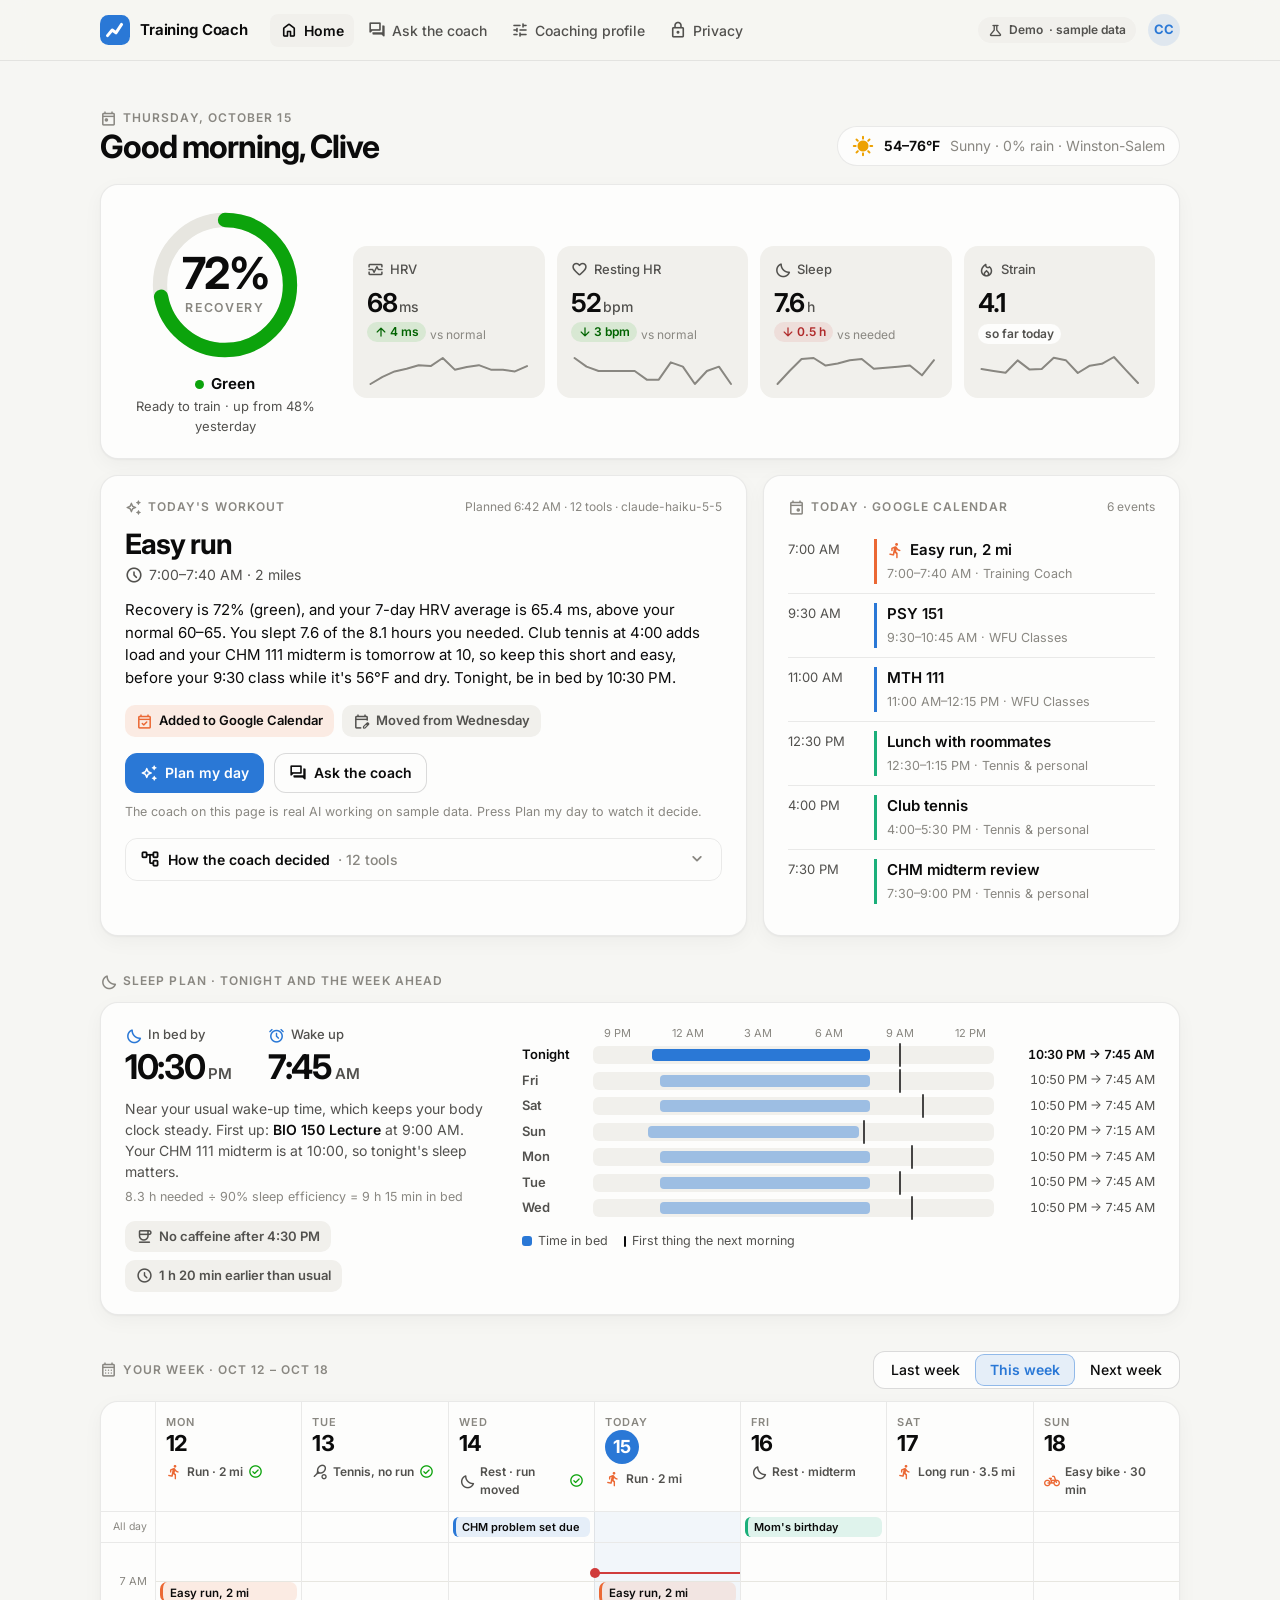
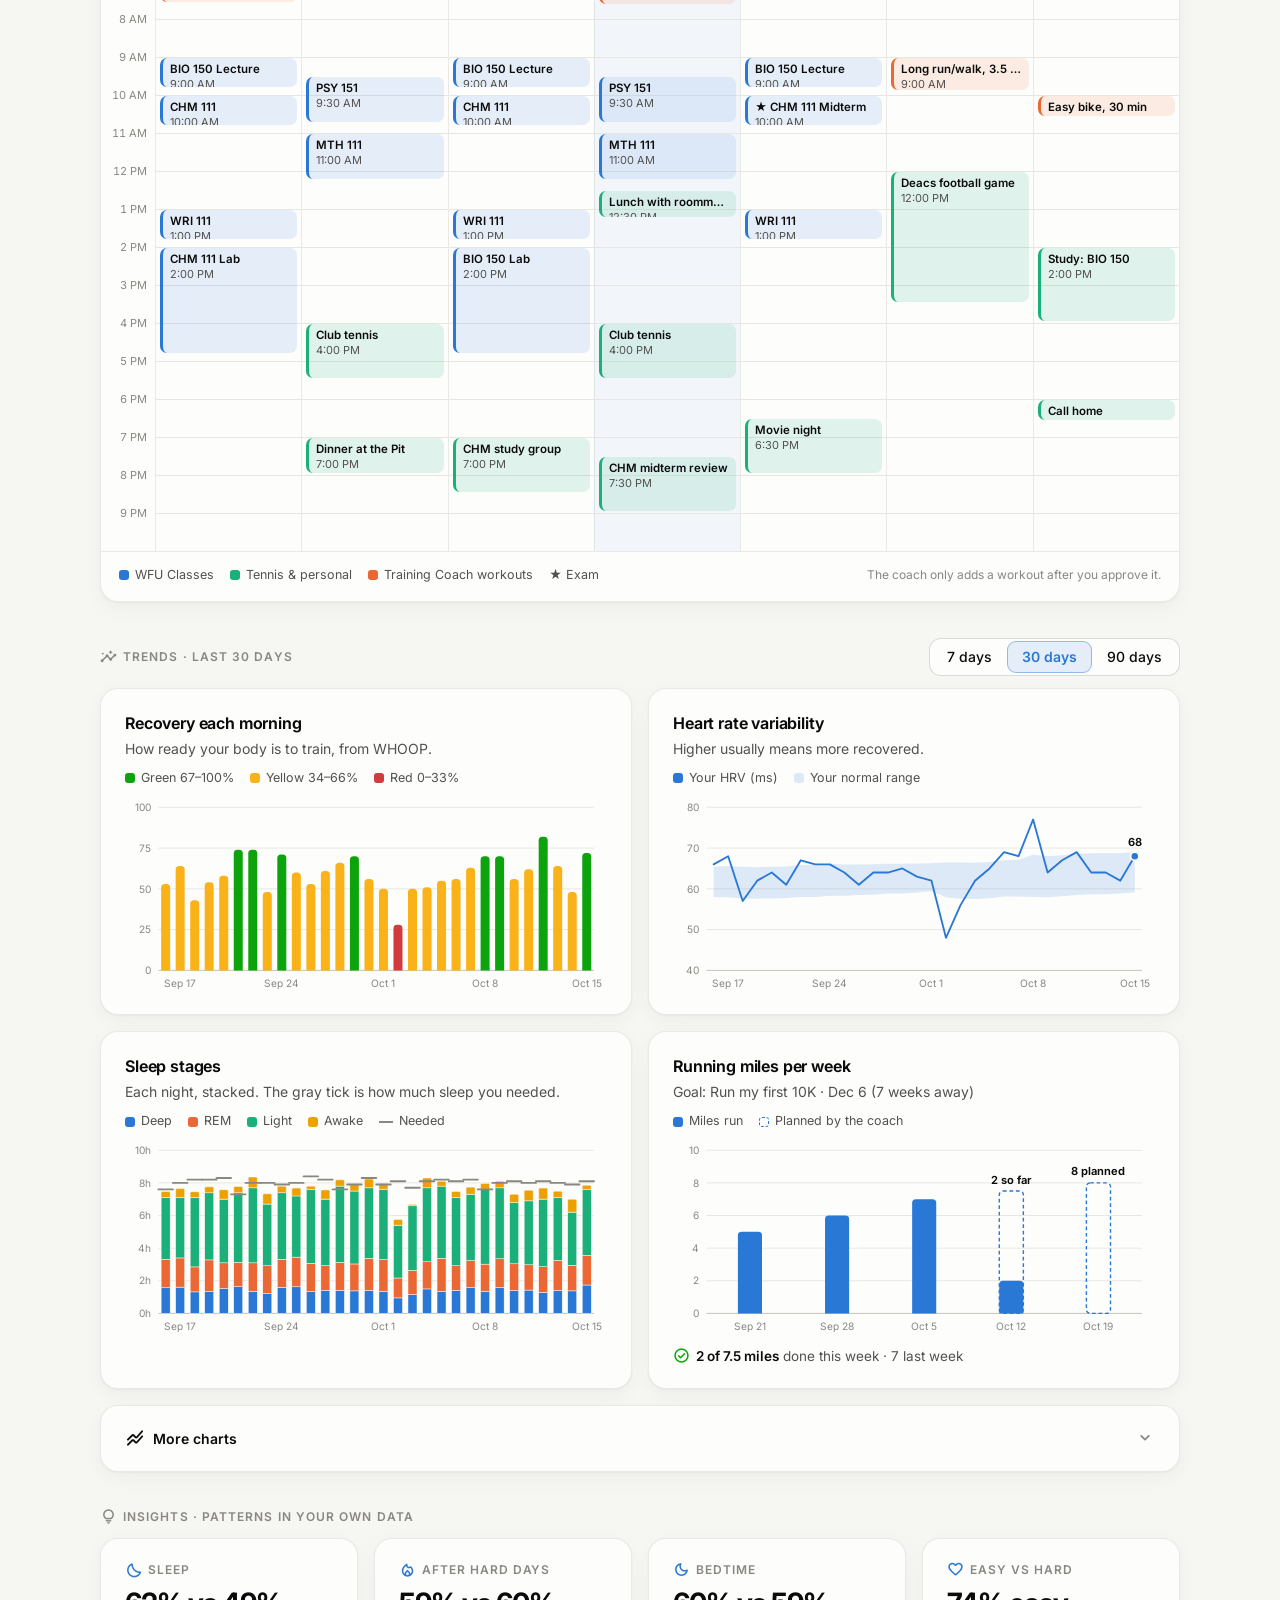
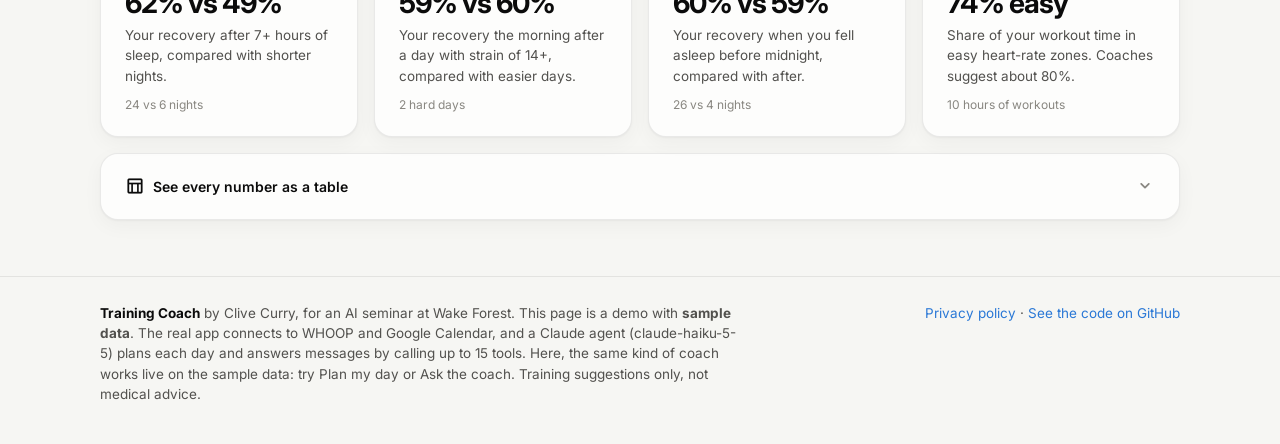
==== commit e6f20518: "Make the demo's AI coach live on the sample data - docs/api/chat.py: a Vercel function that runs the" ====
--- a/docs/index.html
+++ b/docs/index.html
@@ -382,6 +382,37 @@
 .conn .ok { color: var(--good-text); background: var(--good-chip); font-size: 12px; font-weight: 600; padding: 2px 9px; border-radius: 999px; margin-left: 6px; }
 .stack > * + * { margin-top: 16px; }
 
+/* ---------- Live coach ---------- */
+.live-note { font-size: 12.5px; color: var(--muted); margin: 10px 0 0; }
+button.btn { font-family: inherit; cursor: pointer; }
+button.btn:disabled { opacity: 0.7; cursor: progress; }
+.live-head { display: flex; align-items: center; gap: 8px; margin: 32px 0 4px; font-size: 13px; font-weight: 600; color: var(--text-2); }
+.live-dot { width: 8px; height: 8px; border-radius: 50%; background: var(--good); display: inline-block; }
+.suggest { display: flex; flex-wrap: wrap; gap: 8px; margin: 14px 0 0; }
+.suggest button {
+  font: 500 13.5px/1.2 Inter, system-ui, sans-serif; color: var(--text); background: var(--card); cursor: pointer;
+  border: 1px solid var(--border-strong); border-radius: 999px; padding: 8px 13px; display: inline-flex; gap: 6px; align-items: center;
+}
+.suggest button:hover { background: var(--raised); }
+.suggest .icon { font-size: 17px; vertical-align: 0; color: var(--s1); }
+form.composer { color: var(--text); }
+form.composer:focus-within { box-shadow: 0 0 0 2px color-mix(in srgb, var(--s1) 45%, transparent); }
+.composer textarea { flex: 1; min-width: 0; resize: none; border: 0; background: transparent; color: var(--text); font: 15px/1.5 Inter, system-ui, sans-serif; outline: none; max-height: 140px; padding: 0; }
+.composer textarea::placeholder { color: var(--muted); }
+.composer button.send { border: 0; cursor: pointer; background: var(--s1); color: #fff; flex: none; }
+.composer button.send:disabled { background: var(--border-strong); color: var(--muted); cursor: default; }
+.typing { display: inline-flex; gap: 5px; align-items: center; color: var(--text-2); font-size: 14px; }
+.typing i { width: 6px; height: 6px; border-radius: 50%; background: var(--muted); animation: blink 1.2s infinite; }
+.typing i:nth-child(2) { animation-delay: 0.2s; }
+.typing i:nth-child(3) { animation-delay: 0.4s; margin-right: 4px; }
+@keyframes blink { 0%, 80%, 100% { opacity: 0.25; } 40% { opacity: 1; } }
+@media (prefers-reduced-motion: reduce) { .typing i { animation: none; } }
+.changed { display: flex; flex-wrap: wrap; gap: 6px; margin-top: 10px; }
+.changed a { font-size: 12.5px; font-weight: 600; padding: 4px 10px; border-radius: 999px; background: var(--s1-tint); color: var(--s1); }
+.changed a:hover { text-decoration: none; background: color-mix(in srgb, var(--s1) 20%, transparent); }
+.err { color: var(--bad-text); }
+.agenda li.suggested .e { border-left-style: dashed; }
+
 /* ---------- Footer ---------- */
 footer { border-top: 1px solid var(--border); padding: 26px 0 40px; color: var(--text-2); font-size: 13.5px; }
 footer .wrap { display: flex; justify-content: space-between; gap: 20px; flex-wrap: wrap; }
@@ -429,21 +460,19 @@
     <div class="card">
       <div class="card-top">
         <div class="eyebrow"><span class="icon">auto_awesome</span>Today's workout</div>
-        <div class="meta">Planned 6:42 AM · 12 tools · claude-haiku-5-5</div>
+        <div class="meta" id="plan-meta"></div>
       </div>
-      <div class="headline">Easy run</div>
-      <div class="when"><span class="icon">schedule</span>7:00–7:40 AM · 2 miles</div>
+      <div class="headline" id="headline"></div>
+      <div class="when" id="when"><span class="icon">schedule</span><span id="when-text"></span></div>
       <p class="why" id="why"></p>
-      <div class="badges">
-        <span class="badge on-cal"><span class="icon">event_available</span>Added to Google Calendar</span>
-        <span class="badge"><span class="icon">edit_calendar</span>Moved from Wednesday</span>
-      </div>
+      <div class="badges" id="badges"></div>
       <div class="actions">
-        <span class="btn primary" title="In the real app, this runs the coach"><span class="icon">auto_awesome</span>Plan my day</span>
+        <button class="btn primary" id="plan-btn" type="button"><span class="icon">auto_awesome</span>Plan my day</button>
         <a class="btn" href="#coach"><span class="icon">forum</span>Ask the coach</a>
       </div>
+      <p class="live-note" id="plan-note">The coach on this page is real AI working on sample data. Press Plan my day to watch it decide.</p>
       <details class="steps">
-        <summary><span class="icon">account_tree</span>How the coach decided <span class="muted count-note" style="font-weight:500">· 12 tools</span><span class="icon chev">expand_more</span></summary>
+        <summary><span class="icon">account_tree</span>How the coach decided <span class="muted count-note" id="steps-count" style="font-weight:500"></span><span class="icon chev">expand_more</span></summary>
         <div id="steps"></div>
       </details>
     </div>
@@ -518,13 +547,13 @@
       </div>
       <div class="card chart-card">
         <h2>Running miles per week</h2>
-        <p class="sub">Goal: Run my first 10K · Dec 6 (7 weeks away)</p>
+        <p class="sub" id="goal-sub"></p>
         <div class="legend">
           <span><i class="swatch" style="background: var(--s1)"></i>Miles run</span>
           <span><i class="swatch dashed blue"></i>Planned by the coach</span>
         </div>
         <svg class="chart" id="miles-chart" viewBox="0 0 520 210" role="img" aria-label="Bar chart of running miles per week, with planned miles for this week and next"></svg>
-        <div class="note"><span class="icon">check_circle</span><span><b>2 of 7.5 miles</b> done this week · 7 last week</span></div>
+        <div class="note"><span class="icon">check_circle</span><span id="run-note"></span></div>
       </div>
     </div>
 
@@ -570,9 +599,15 @@
   <p class="intro">Ask about a workout, your sleep, or a goal you're working toward. The coach looks at your WHOOP data,
     your calendar, the weather, and your plan before it answers, and it remembers what you tell it.</p>
   <div id="chat"></div>
-  <div class="composer" aria-hidden="true"><span>Message the coach</span><span class="send"><span class="icon">arrow_upward</span></span></div>
-  <p class="fine">Demo: this is a saved sample conversation. In the real app, you type here and the coach answers from your
-    own data. Training suggestions only, not medical advice.</p>
+  <div class="live-head"><i class="live-dot"></i><span id="live-label">Your turn: the coach is live</span></div>
+  <div id="live" aria-live="polite"></div>
+  <div class="suggest" id="suggest"></div>
+  <form class="composer" id="composer">
+    <textarea id="message" rows="1" maxlength="500" placeholder="Ask about Clive's training, sleep, or plan" aria-label="Message the coach"></textarea>
+    <button class="send" id="send" type="submit" aria-label="Send" disabled><span class="icon">arrow_upward</span></button>
+  </form>
+  <p class="fine" id="live-fine">This is real Claude AI coaching Clive's sample data. Nothing you type is saved, and any changes reset when
+    you reload. Don't type personal information. Training suggestions only, not medical advice.</p>
 </div>
 
 <!-- ================================= COACHING PROFILE ================================ -->
@@ -584,8 +619,8 @@
   <div class="stack" style="margin-top: 22px">
     <div class="card">
       <dl class="fields">
-        <dt>What are you training for?</dt><dd>Run my first 10K</dd>
-        <dt>Goal date</dt><dd>Sunday, December 6, 2026</dd>
+        <dt>What are you training for?</dt><dd id="p-goal"></dd>
+        <dt>Goal date</dt><dd id="p-goal-date"></dd>
         <dt>What do you do now?</dt><dd>2–3 miles, 3 times a week, plus club tennis</dd>
         <dt>Your city</dt><dd>Winston-Salem, North Carolina, US <span class="muted">· America/New_York</span></dd>
         <dt>When are you willing to run?</dt><dd><span class="tag">Early morning (6–9am)</span><span class="tag">Afternoon (3–6pm)</span></dd>
@@ -596,11 +631,7 @@
       <div class="eyebrow"><span class="icon">bookmark</span>What the coach remembers</div>
       <div class="card">
         <p class="sub" style="margin: 0">The coach saved these from your messages and reads them every time. You can edit or delete any of them.</p>
-        <ul class="notes">
-          <li><span class="when3">Oct 11</span>Left shin felt tight after the 3-mile long run; keep long runs at 3.5 miles for now.</li>
-          <li><span class="when3">Oct 12</span>Plays club tennis Tuesdays and Thursdays, 4–5:30 PM.</li>
-          <li><span class="when3">Oct 12</span>Likes to run early, before 9:30 classes.</li>
-        </ul>
+        <ul class="notes" id="notes"></ul>
       </div>
     </div>
 
@@ -633,8 +664,8 @@
   <div class="wrap">
     <p><b style="color: var(--text)">Training Coach</b> by Clive Curry, for an AI seminar at Wake Forest.
       This page is a demo with <b>sample data</b>. The real app connects to WHOOP and Google Calendar, and a Claude
-      agent (claude-haiku-5-5) plans each day and answers messages by calling up to 15 tools. Training suggestions only,
-      not medical advice.</p>
+      agent (claude-haiku-5-5) plans each day and answers messages by calling up to 15 tools. Here, the same kind of coach
+      works live on the sample data: try Plan my day or Ask the coach. Training suggestions only, not medical advice.</p>
     <p><a href="privacy.html">Privacy policy</a> · <a href="https://github.com/currcw26-a11y/whoop-training-agent">See the code on GitHub</a></p>
   </div>
 </footer>
@@ -663,10 +694,13 @@
 
 // ---------- Dates (all in UTC, so the page looks the same in every time zone) ----------
 const MONTHS = ["Jan", "Feb", "Mar", "Apr", "May", "Jun", "Jul", "Aug", "Sep", "Oct", "Nov", "Dec"];
+const MONTHS_LONG = ["January", "February", "March", "April", "May", "June", "July", "August", "September", "October", "November", "December"];
 const WEEKDAYS = ["Sun", "Mon", "Tue", "Wed", "Thu", "Fri", "Sat"];
+const WEEKDAYS_LONG = ["Sunday", "Monday", "Tuesday", "Wednesday", "Thursday", "Friday", "Saturday"];
 const toDate = iso => { const [y, m, d] = iso.split("-").map(Number); return new Date(Date.UTC(y, m - 1, d)); };
 const addDays = (iso, n) => { const t = toDate(iso); t.setUTCDate(t.getUTCDate() + n); return t.toISOString().slice(0, 10); };
 const short = iso => { const t = toDate(iso); return `${MONTHS[t.getUTCMonth()]} ${t.getUTCDate()}`; };
+const longDate = iso => { const t = toDate(iso); return `${WEEKDAYS_LONG[t.getUTCDay()]}, ${MONTHS_LONG[t.getUTCMonth()]} ${t.getUTCDate()}, ${t.getUTCFullYear()}`; };
 const weekday = iso => WEEKDAYS[toDate(iso).getUTCDay()];
 const TODAY_ISO = "2026-10-15";
 
@@ -702,7 +736,37 @@
   const status = average < middle - spread ? "below" : average > middle + spread ? "above" : "within";
   return { average: round(average, 1), low: Math.round(middle - spread), high: Math.round(middle + spread), status };
 }
-const HRV_TREND = personalTrend("hrv");
+const HRV_TREND = personalTrend("hrv"), RHR_TREND = personalTrend("rhr");
+
+// ---------- Clive's coaching profile and what the coach remembers ----------
+const PROFILE = { goal: "Run my first 10K", goal_date: "2026-12-06", experience: "2-3 miles, 3 times a week, plus club tennis",
+                  run_times: "Early morning (6-9am), Afternoon (3-6pm)" };
+const NOTES = [
+  { when: "Oct 11", text: "Left shin felt tight after the 3-mile long run; keep long runs at 3.5 miles for now." },
+  { when: "Oct 12", text: "Plays club tennis Tuesdays and Thursdays, 4–5:30 PM." },
+  { when: "Oct 12", text: "Likes to run early, before 9:30 classes." },
+];
+const WORKOUT_LOG = {
+  running_miles_this_week_so_far: 2.0, running_miles_last_week: 7.0,
+  workouts: [
+    { date: "2026-10-13", sport: "Club tennis", minutes: 90, strain: 12.6 },
+    { date: "2026-10-12", sport: "Running", miles: 2.0, minutes: 22, strain: 8.9, avg_hr: 148 },
+    { date: "2026-10-10", sport: "Cycling", minutes: 30, strain: 6.1 },
+    { date: "2026-10-09", sport: "Running", miles: 3.0, minutes: 36, strain: 10.8, avg_hr: 151 },
+    { date: "2026-10-07", sport: "Running", miles: 2.0, minutes: 23, strain: 8.7, avg_hr: 147 },
+    { date: "2026-10-06", sport: "Club tennis", minutes: 90, strain: 8.4 },
+    { date: "2026-10-05", sport: "Running", miles: 2.0, minutes: 23, strain: 9.1, avg_hr: 149 },
+    { date: "2026-10-03", sport: "Running", miles: 2.0, minutes: 24, strain: 8.2, avg_hr: 150 },
+    { date: "2026-10-01", sport: "Club tennis", minutes: 75, strain: 9.8 },
+  ],
+};
+const WEATHER = {
+  location: "Winston-Salem, North Carolina",
+  today: { summary: "Sunny, 54–76°F, 0% chance of rain", sunrise: "07:31", sunset: "18:43",
+           hourly: [[6, 54], [8, 56], [10, 63], [12, 70], [14, 74], [16, 76], [18, 71], [20, 64]]
+             .map(([h, f]) => ({ time: `${String(h).padStart(2, "0")}:00`, temp_f: f, rain_chance_pct: 0 })) },
+  tomorrow: { summary: "Partly cloudy, 55–72°F, 10% chance of rain" },
+};
 
 // ---------- The calendar: 3 weeks of classes, tennis, and the coach's workouts ----------
 const C = (start, end, title, kind = "classes", tag) => [start, end, title, kind, tag];
@@ -739,11 +803,21 @@
     { plan: ["bedtime", "Rest day", false], events: [C("11:00", "12:30", "Brunch with family", "personal")], allDay: [["Family weekend", "personal"]] },
   ] },
 };
+// Each day's planned workout in words (what the AI coach reads and changes).
+const WORKOUTS = {
+  "2026-10-05": "Easy run, 2 miles", "2026-10-06": "Club tennis (no run)", "2026-10-07": "Easy run, 2 miles", "2026-10-08": "Rest day",
+  "2026-10-09": "Long run/walk, 3 miles", "2026-10-10": "Easy bike, 30 min", "2026-10-11": "Rest day",
+  "2026-10-12": "Easy run, 2 miles", "2026-10-13": "Club tennis (no run)", "2026-10-14": "Rest day (run moved to Thursday)",
+  "2026-10-15": "Easy run, 2 miles", "2026-10-16": "Rest day (CHM 111 midterm)", "2026-10-17": "Long run/walk, 3.5 miles", "2026-10-18": "Easy bike, 30 min",
+  "2026-10-19": "Easy run, 2.5 miles", "2026-10-20": "Club tennis (no run)", "2026-10-21": "Easy run, 2 miles", "2026-10-22": "Club tennis (no run)",
+  "2026-10-23": "Easy bike, 30 min", "2026-10-24": "Long run/walk, 3.5 miles", "2026-10-25": "Rest day",
+};
+const ALL_DAYS = [];
+for (const week of Object.values(WEEKS)) week.days.forEach((d, i) => { d.date = addDays(week.monday, i); d.workout = WORKOUTS[d.date]; ALL_DAYS.push(d); });
+const dayOf = iso => ALL_DAYS.find(d => d.date === iso);
+const eventsOn = iso => (dayOf(iso) || { events: [] }).events;
 const CALENDAR_NAMES = { classes: "WFU Classes", personal: "Tennis & personal", coach: "Training Coach" };
 const KIND_COLORS = { classes: "var(--s1)", personal: "var(--s3)", coach: "var(--s2)" };
-// Every timed event, by date, for the sleep plan and today's list.
-const EVENTS_BY_DATE = {};
-for (const week of Object.values(WEEKS)) week.days.forEach((d, i) => { d.date = addDays(week.monday, i); EVENTS_BY_DATE[d.date] = d.events; });
 
 // ---------- Small helpers ----------
 const SVG = "http://www.w3.org/2000/svg";
@@ -760,6 +834,7 @@
   if (inner !== undefined) node.innerHTML = inner;
   return node;
 }
+const esc = text => String(text).replace(/&/g, "&amp;").replace(/</g, "&lt;").replace(/>/g, "&gt;").replace(/"/g, "&quot;");
 const hours = hhmm => { const [h, m] = hhmm.split(":").map(Number); return h + m / 60; };
 // Minutes after midnight -> "10:30 PM" (works past midnight too).
 const clockMin = minutes => {
@@ -779,14 +854,32 @@
   r = Math.max(0, Math.min(r, w / 2, h));
   return `M${x},${y + h}V${y + r}Q${x},${y} ${x + r},${y}H${x + w - r}Q${x + w},${y} ${x + w},${y + r}V${y + h}Z`;
 }
-
-// =====================================================================================
-// Sleep plan (the same rules as sleep_plan.py)
+// 'Easy run, 2 miles at 7:00 AM' -> ['Easy run', '2 miles at 7:00 AM'] (like ui.split_workout)
+function splitWorkout(text) {
+  text = text.replace(/\*\*/g, "").replace(/^today'?s workout:\s*/i, "").replace(/[.:]$/, "").trim();
+  const paren = text.match(/^(.*?)\s*\((.*)\)$/);
+  if (paren) return [paren[1], paren[2].charAt(0).toUpperCase() + paren[2].slice(1)];
+  const [title, ...rest] = text.split(", ");
+  return [title, rest.join(" · ")];
+}
+// A plan chip (icon, short text) for a workout written in words.
+function chipFor(text, done = false) {
+  const t = text.toLowerCase(), miles = (t.match(/(\d+(?:\.\d+)?)\s*(?:mi\b|miles?)/) || [])[1], mins = (t.match(/(\d+)\s*min/) || [])[1];
+  let icon = "event", label = splitWorkout(text)[0];
+  if (t.includes("rest")) { icon = "bedtime"; label = "Rest day"; }
+  else if (t.includes("tennis")) { icon = "sports_tennis"; label = "Tennis, no run"; }
+  else if (/bike|cycl|swim|yoga|strength|elliptical|cross/.test(t)) { icon = "pedal_bike"; label = `${splitWorkout(text)[0]}${mins ? ` · ${mins} min` : ""}`; }
+  else if (/run|walk|jog/.test(t)) { icon = "directions_run"; label = `${t.includes("long") ? "Long run" : "Run"}${miles ? ` · ${miles} mi` : mins ? ` · ${mins} min` : ""}`; }
+  return [icon, label.length > 22 ? label.slice(0, 21) + "…" : label, done];
+}
+
+// =====================================================================================
+// Sleep plan (the same rules as sleep_plan.py). It updates if the coach changes a morning.
 // =====================================================================================
 const USUAL_WAKE = 7 * 60 + 15, USUAL_BED = 23 * 60 + 50, EFFICIENCY = 0.9;
 function planNight(night, need) {
   const morning = addDays(night, 1);
-  const early = (EVENTS_BY_DATE[morning] || []).filter(e => hours(e[0]) >= 4 && hours(e[0]) < 13).sort((a, b) => hours(a[0]) - hours(b[0]));
+  const early = eventsOn(morning).filter(e => hours(e[0]) >= 4 && hours(e[0]) < 13).sort((a, b) => hours(a[0]) - hours(b[0]));
   const first = early[0] || null;
   const relaxed = USUAL_WAKE + 30;  // at most 30 minutes after your usual wake-up time
   let wake = relaxed, setByFirst = false;
@@ -800,15 +893,15 @@
   return { night, first, wake, bed, setByFirst, need, inBed: Math.round(inBed / 5) * 5,
            caffeine: Math.floor((bed - 360) / 30) * 30, earlier: Math.round((USUAL_BED - bed) / 5) * 5 };
 }
-const NIGHTS = [planNight(TODAY_ISO, 8.3)];
-for (let k = 1; k < 7; k++) NIGHTS.push(planNight(addDays(TODAY_ISO, k), 8.0));
-const TONIGHT = NIGHTS[0];
-
-(function sleepCard() {
+let NIGHTS = [], TONIGHT = null;
+function drawSleep() {
+  NIGHTS = [planNight(TODAY_ISO, 8.3)];
+  for (let k = 1; k < 7; k++) NIGHTS.push(planNight(addDays(TODAY_ISO, k), 8.0));
+  TONIGHT = NIGHTS[0];
   const t = TONIGHT, first = t.first;
   const big = minutes => { const text = clockMin(minutes); return `${text.slice(0, -3)}<small>${text.slice(-2)}</small>`; };
-  const why = t.setByFirst ? `Set by <b>${first[2]}</b> at ${clock(first[0])}.`
-    : first ? `Near your usual wake-up time, which keeps your body clock steady. First up: <b>${first[2]}</b> at ${clock(first[0])}.`
+  const why = t.setByFirst ? `Set by <b>${esc(first[2])}</b> at ${clock(first[0])}.`
+    : first ? `Near your usual wake-up time, which keeps your body clock steady. First up: <b>${esc(first[2])}</b> at ${clock(first[0])}.`
     : "Nothing early tomorrow. Waking near your usual time keeps your body clock steady.";
   const left = `<div><div class="sl-pair">
       <div class="sl-time"><div class="k"><span class="icon">bedtime</span>In bed by</div><div class="big">${big(t.bed)}</div></div>
@@ -825,7 +918,7 @@
     const name = k === 0 ? "Tonight" : weekday(n.night);
     const a = at(n.bed), b = at(n.wake + 1440);
     const times = `${clockMin(n.bed)} → ${clockMin(n.wake)}`;
-    const marker = n.first ? `<i class="mark" style="left:${at(hours(n.first[0]) * 60 + 1440)}%" title="${n.first[2]} · ${clock(n.first[0])}"></i>` : "";
+    const marker = n.first ? `<i class="mark" style="left:${at(hours(n.first[0]) * 60 + 1440)}%" title="${esc(n.first[2])} · ${clock(n.first[0])}"></i>` : "";
     return `<div class="sl-row${k === 0 ? " is-tonight" : ""}"><div class="d">${name}</div>
       <div class="track"><div class="bar" style="left:${a}%;width:${b - a}%" title="${name}: ${times}"></div>${marker}</div>
       <div class="tm">${times}</div></div>`;
@@ -833,12 +926,12 @@
   document.getElementById("sleep").innerHTML = left +
     `<div class="sl-week"><div class="sl-row sl-head"><div class="d"></div><div class="track sl-axis">${axis}</div><div class="tm"></div></div>${rows}
      <div class="legend"><span><i class="swatch" style="background:var(--s1)"></i>Time in bed</span><span><i class="ev-key"></i>First thing the next morning</span></div></div>`;
-})();
+}
 
 // =====================================================================================
 // Today: ring, tiles, the coach's decision, its steps, and today's calendar
 // =====================================================================================
-(function today() {
+(function ringAndTiles() {
   const r = TODAY.recovery, radius = 50, around = 2 * Math.PI * radius;
   const ring = svg("svg", { viewBox: "0 0 120 120", role: "img", "aria-label": `Recovery ${r}%` });
   ring.append(
@@ -877,54 +970,54 @@
     tile.append(spark);
     holder.append(tile);
   }
-
-  // The coach's explanation quotes Clive's numbers against HIS normal, and his calendar.
-  document.getElementById("why").textContent =
-    `Recovery is ${r}% (green), and your 7-day HRV average is ${HRV_TREND.average} ms, ${HRV_TREND.status} your normal ` +
-    `${HRV_TREND.low}–${HRV_TREND.high}. You slept ${TODAY.sleep} of the ${TODAY.need} hours you needed. Club tennis at 4:00 adds ` +
-    `load and your CHM 111 midterm is tomorrow at 10, so keep this short and easy, before your 9:30 class while it's 56°F and dry. ` +
-    `Tonight, be in bed by ${clockMin(TONIGHT.bed)}.`;
 })();
 
-const PLAN_STEPS = [
-  ["sync", null, "Downloaded the latest WHOOP data (14 days)."],
-  ["psychology", null, "Recovery is green and HRV is in Clive's normal range, but tennis at 4 PM adds load and the midterm is tomorrow. A short, easy run in the morning fits best.", "thought"],
-  ["monitor_heart", "get_whoop_recovery", `latest recovery ${TODAY.recovery}%, HRV ${TODAY.hrv} ms`],
-  ["bedtime", "get_whoop_sleep", `last night ${TODAY.sleep} h asleep, ${TODAY.need} h needed`],
-  ["local_fire_department", "get_whoop_strain", `yesterday's strain ${YESTERDAY.strain}`],
-  ["directions_run", "get_whoop_workouts", "2.0 running miles this week (7.0 last week)"],
-  ["person_search", "get_personal_patterns", `HRV ${HRV_TREND.status} your normal range, 4 patterns in your data`],
-  ["bedtime", "get_sleep_plan", `tonight: in bed by ${clockMin(TONIGHT.bed)}, up at ${clockMin(TONIGHT.wake)}`],
-  ["partly_cloudy_day", "get_weather", "sunny, 54–76°F, 0% chance of rain"],
-  ["event", "get_calendar_events", "6 events today, free 6:00–9:15 AM; CHM 111 midterm tomorrow"],
-  ["calendar_month", "get_training_plan", "14 days planned"],
-  ["history", "get_training_history", "Wednesday's run was moved (recovery 48%)"],
-  ["calendar_add_on", "create_calendar_event", "suggested 7:00 AM for 40 min, then Clive approved it"],
-  ["save", "save_daily_log", "saved today's decision"],
-  ["check_circle", null, "Decision: easy run, 2 miles at 7:00 AM.", "done"],
-];
 function stepsHtml(steps) {
   return steps.map(([icon, tool, text, kind]) => {
-    const body = tool ? `<code>${tool}</code> <span class="out">→ ${text}</span>` : text;
-    return `<div class="step ${kind || ""}"><span class="icon">${icon}</span><div>${body}</div></div>`;
+    const body = tool ? `<code>${esc(tool)}</code> <span class="out">→ ${esc(text)}</span>` : esc(text);
+    return `<div class="step ${kind || ""}"><span class="icon">${esc(icon)}</span><div>${body}</div></div>`;
   }).join("");
 }
-document.getElementById("steps").innerHTML = stepsHtml(PLAN_STEPS);
-
-(function agenda() {
-  const todays = EVENTS_BY_DATE[TODAY_ISO];
+const toolCount = steps => steps.filter(s => s[1]).length;
+
+let adjustedLabel = "Moved from Wednesday";
+function drawBadges() {
+  const coachToday = eventsOn(TODAY_ISO).find(e => e[3] === "coach");
+  const badges = [];
+  if (coachToday && coachToday[4] === "suggested") badges.push(["calendar_add_on", `Suggested ${clock(coachToday[0])} · waiting for your OK`, ""]);
+  else if (coachToday) badges.push(["event_available", "Added to Google Calendar", "on-cal"]);
+  if (adjustedLabel) badges.push(["edit_calendar", adjustedLabel, ""]);
+  document.getElementById("badges").innerHTML = badges.map(([icon, text, style]) =>
+    `<span class="badge ${style}"><span class="icon">${icon}</span>${esc(text)}</span>`).join("");
+}
+function showDecision(headline, when, why, steps, meta) {
+  document.getElementById("headline").textContent = headline;
+  document.getElementById("when-text").textContent = when;
+  document.getElementById("when").hidden = !when;
+  document.getElementById("why").textContent = why;
+  document.getElementById("steps").innerHTML = stepsHtml(steps);
+  document.getElementById("steps-count").textContent = `· ${toolCount(steps)} tools`;
+  document.getElementById("plan-meta").textContent = meta;
+  drawBadges();
+}
+
+function drawAgenda() {
+  const todays = eventsOn(TODAY_ISO).slice().sort((a, b) => hours(a[0]) - hours(b[0]));
   document.getElementById("agenda-count").textContent = `${todays.length} events`;
-  document.getElementById("agenda").innerHTML = todays.map(([start, end, title, kind]) => {
-    const name = kind === "coach" ? `<span class="icon fill">directions_run</span>${title}` : title;
-    return `<li><div class="t">${clock(start)}</div><div class="e" style="border-color:${KIND_COLORS[kind]}">` +
-      `<b>${name}</b><span class="when2">${clockRange(start, end)} · ${CALENDAR_NAMES[kind]}</span></div></li>`;
+  document.getElementById("agenda").innerHTML = todays.map(([start, end, title, kind, tag]) => {
+    const name = kind === "coach" ? `<span class="icon fill">directions_run</span>${esc(title)}` : esc(title);
+    const note = tag === "suggested" ? "Suggested · waiting for your OK" : CALENDAR_NAMES[kind];
+    return `<li class="${tag === "suggested" ? "suggested" : ""}"><div class="t">${clock(start)}</div><div class="e" style="border-color:${KIND_COLORS[kind]}">` +
+      `<b>${name}</b><span class="when2">${clockRange(start, end)} · ${note}</span></div></li>`;
   }).join("");
-})();
+}
 
 // =====================================================================================
 // The week calendar (Last week / This week / Next week)
 // =====================================================================================
-function drawWeek(which) {
+let shownWeek = "this";
+function drawWeek(which = shownWeek) {
+  shownWeek = which;
   const week = WEEKS[which], px = 38;
   const timed = week.days.flatMap(d => d.events);
   const hasToday = week.days.some(d => d.date === TODAY_ISO);
@@ -950,16 +1043,16 @@
     const moving = ["directions_run", "pedal_bike"].includes(icon) ? " move" : "";
     head.append(html("div", isToday ? "is-today" : "",
       `<div class="dow">${isToday ? "Today" : weekday(d.date)}</div><div class="num">${toDate(d.date).getUTCDate()}</div>` +
-      `<div class="plan-chip${moving}"><span class="icon">${icon}</span>${text}` +
+      `<div class="plan-chip${moving}" title="${esc(d.workout)}"><span class="icon">${icon}</span>${esc(text)}` +
       `${done ? ' <span class="icon ok" title="Done">check_circle</span>' : ""}</div>`));
     allDay.append(html("div", isToday ? "is-today" : "",
-      (d.allDay || []).map(([title, kind]) => `<div class="chip ${kind}" title="${title}">${title}</div>`).join("")));
+      (d.allDay || []).map(([title, kind]) => `<div class="chip ${kind}" title="${esc(title)}">${esc(title)}</div>`).join("")));
     const col = html("div", `day-col${isToday ? " is-today" : ""}`); col.style.height = `${(last - first) * px}px`;
     for (let h = first + 1; h < last; h++) {
       const line = html("div", "hour-line"); line.style.top = `${(h - first) * px}px`; col.append(line);
     }
     for (const [start, end, title, kind, tag] of d.events) {
-      const ev = html("div", `ev ${kind}${tag ? " " + tag : ""}`, `<b>${title}</b><span>${clock(start)}</span>`);
+      const ev = html("div", `ev ${kind}${tag ? " " + tag : ""}`, `<b>${esc(title)}</b><span>${clock(start)}</span>`);
       ev.style.top = `${(hours(start) - first) * px + 1}px`;
       ev.style.height = `${Math.max((hours(end) - hours(start)) * px - 3, 20)}px`;
       ev.title = `${title} · ${clockRange(start, end)} · ${tag === "suggested" ? "suggested, waiting for your OK" : CALENDAR_NAMES[kind]}`;
@@ -970,8 +1063,7 @@
     }
     body.append(col);
   }
-  const cal = document.getElementById("cal");
-  cal.replaceChildren(head, ...(week.days.some(d => d.allDay) ? [allDay] : []), body);
+  document.getElementById("cal").replaceChildren(head, ...(week.days.some(d => d.allDay) ? [allDay] : []), body);
 
   const legend = [
     `<span><i class="swatch" style="background:var(--s1)"></i>WFU Classes</span>`,
@@ -1079,12 +1171,21 @@
 // Running miles per week: done (solid) and planned by the coach (dashed outline) for this week and next.
 const WEEKLY_MILES = [["Jul 27", 3.0], ["Aug 3", 3.0], ["Aug 10", 3.5], ["Aug 17", 3.5], ["Aug 24", 4.0], ["Aug 31", 4.0],
   ["Sep 7", 4.0], ["Sep 14", 4.5], ["Sep 21", 5.0], ["Sep 28", 6.0], ["Oct 5", 7.0]];
-function milesChart(count) {
+const MILES_RE = /(\d+(?:\.\d+)?)\s*(?:mi\b|miles?)/i;
+// Planned running miles in a week, from the plan in words (rest, tennis, and bike days are 0).
+const plannedMiles = week => round(WEEKS[week].days.reduce((sum, d) => {
+  const t = d.workout.toLowerCase();
+  return sum + (!t.includes("rest") && /run|walk/.test(t) && MILES_RE.test(t) ? Number(t.match(MILES_RE)[1]) : 0);
+}, 0), 1);
+let rangeDays = 30;
+function milesChart(count = rangeDays) {
   const el = document.getElementById("miles-chart");
   const weeks = Math.max(4, Math.floor(count / 7));
   const data = WEEKLY_MILES.slice(-(weeks - 1)).map(([w, m]) => ({ week: w, done: m, planned: 0, when: "past" }))
-    .concat([{ week: "Oct 12", done: 2.0, planned: 7.5, when: "now" }, { week: "Oct 19", done: 0, planned: 8.0, when: "next" }]);
-  const y = frame(el, 0, 10, [0, 2, 4, 6, 8, 10]);
+    .concat([{ week: "Oct 12", done: 2.0, planned: plannedMiles("this"), when: "now" }, { week: "Oct 19", done: 0, planned: plannedMiles("next"), when: "next" }]);
+  const top = Math.max(10, Math.ceil(Math.max(...data.map(d => Math.max(d.done, d.planned))) / 2) * 2 + 2);
+  const ticks = []; for (let t = 0; t <= top; t += 2) ticks.push(t);
+  const y = frame(el, 0, top, ticks);
   const slot = plotW / data.length, w = Math.min(26, slot * 0.6);
   data.forEach((d, i) => {
     const cx = M.l + slot * i + slot / 2;
@@ -1103,6 +1204,7 @@
     }
     if (data.length <= 8 || i % 2 === (data.length - 1) % 2) el.append(svg("text", { x: cx, y: H - 6, "text-anchor": "middle" }, d.week));
   });
+  document.getElementById("run-note").innerHTML = `<b>2 of ${plannedMiles("this")} miles</b> done this week · 7 last week`;
 }
 
 function bedtimeChart(rows) {
@@ -1136,7 +1238,7 @@
 // =====================================================================================
 // Insights: the same findings the real app looks for (charts.insights), over the range you pick
 // =====================================================================================
-function insights(rows) {
+function findInsights(rows) {
   const found = [], mean = list => list.reduce((a, b) => a + b, 0) / list.length;
   const long = rows.filter(d => d.sleep >= 7).map(d => d.recovery), shortN = rows.filter(d => d.sleep < 7).map(d => d.recovery);
   if (long.length >= 3 && shortN.length >= 3) found.push(["bedtime", "Sleep", `${Math.round(mean(long))}% vs ${Math.round(mean(shortN))}%`,
@@ -1158,7 +1260,11 @@
       `Your HRV this week compared with before. ${change >= 3 ? "Rising, a sign you're adapting well." : change <= -3 ? "Dipping, so recovery matters this week." : "Holding steady."}`,
       `${Math.round(recent)} vs ${Math.round(before)} ms`]);
   }
-  document.getElementById("insights").innerHTML = found.slice(0, 4).map(([icon, title, big, text, count]) =>
+  return found;
+}
+const PATTERNS = findInsights(DAYS).map(([, finding, result, meaning, based_on]) => ({ finding, result, meaning, based_on }));
+function insights(rows) {
+  document.getElementById("insights").innerHTML = findInsights(rows).slice(0, 4).map(([icon, title, big, text, count]) =>
     `<div class="card insight"><div class="k"><span class="icon">${icon}</span>${title}</div><div class="big">${big}</div>` +
     `<p>${text}</p><div class="count">${count}</div></div>`).join("");
 }
@@ -1170,7 +1276,8 @@
       `<td>${d.rhr}</td><td>${d.sleep}</td><td>${d.need}</td><td>${d.strain}</td></tr>`).join("") + "</tbody>";
 }
 
-function drawTrends(count) {
+function drawTrends(count = rangeDays) {
+  rangeDays = count;
   const rows = DAYS.slice(-count);
   document.getElementById("trends-label").innerHTML = `<span class="icon">insights</span>Trends · last ${count} days`;
   recoveryChart(rows);
@@ -1185,7 +1292,23 @@
 }
 
 // =====================================================================================
-// Ask the coach: a saved sample conversation
+// Coaching profile (the goal and notes can change in a chat)
+// =====================================================================================
+function drawProfile() {
+  document.getElementById("p-goal").textContent = PROFILE.goal;
+  document.getElementById("p-goal-date").textContent = PROFILE.goal_date ? longDate(PROFILE.goal_date) : "No date";
+  document.getElementById("notes").innerHTML = NOTES.map(n =>
+    `<li><span class="when3">${esc(n.when)}</span>${esc(n.text)}</li>`).join("");
+  let sub = `Goal: ${PROFILE.goal}`;
+  if (PROFILE.goal_date) {
+    const weeks = Math.floor((toDate(PROFILE.goal_date) - toDate(TODAY_ISO)) / (7 * 86400000));
+    sub += ` · ${short(PROFILE.goal_date)}${weeks >= 2 ? ` (${weeks} weeks away)` : ""}`;
+  }
+  document.getElementById("goal-sub").textContent = sub;
+}
+
+// =====================================================================================
+// Ask the coach: a saved sample conversation, then the live coach
 // =====================================================================================
 const CHAT = [
   { day: "Monday, October 12" },
@@ -1214,7 +1337,17 @@
             ["edit_calendar", "update_training_plan", "wrote 2 days of the plan"]] },
   { day: "Today" },
   { you: "Can I still play tennis tonight?", time: "6:50 AM" },
-  { coach: `<p>Yes, play. Your recovery is ${TODAY.recovery}% and your 7-day HRV is ${HRV_TREND.status} your normal range, so one
+];
+function coachBubble(body) {
+  return `<div class="msg coach"><div class="who"><span class="icon fill">directions_run</span></div><div class="body">${body}</div></div>`;
+}
+function stepsDetails(steps) {
+  const count = toolCount(steps);
+  return count ? `<details class="steps"><summary><span class="icon">account_tree</span>Looked at ${count} thing${count === 1 ? "" : "s"}` +
+    `<span class="icon chev">expand_more</span></summary>${stepsHtml(steps)}</details>` : "";
+}
+function drawSampleChat() {
+  const tennis = { coach: `<p>Yes, play. Your recovery is ${TODAY.recovery}% and your 7-day HRV is ${HRV_TREND.status} your normal range, so one
       session is fine on top of this morning's easy 2 miles.</p>
       <p>Two things, since your CHM 111 midterm is tomorrow at 10:00:</p>
       <ul><li>Keep it to practice, not a long match. Your recovery the morning after hard days is usually lower.</li>
@@ -1222,20 +1355,203 @@
     steps: [["monitor_heart", "get_whoop_recovery", `latest recovery ${TODAY.recovery}%, HRV ${TODAY.hrv} ms`],
             ["person_search", "get_personal_patterns", `HRV ${HRV_TREND.status} your normal range, 4 patterns in your data`],
             ["event", "get_calendar_events", "next 2 days: club tennis 4:00 PM today, CHM 111 midterm 10:00 AM tomorrow"],
-            ["bedtime", "get_sleep_plan", `tonight: in bed by ${clockMin(TONIGHT.bed)}, up at ${clockMin(TONIGHT.wake)}`]] },
+            ["bedtime", "get_sleep_plan", `tonight: in bed by ${clockMin(TONIGHT.bed)}, up at ${clockMin(TONIGHT.wake)}`]] };
+  document.getElementById("chat").innerHTML = CHAT.concat([tennis]).map(m => {
+    if (m.day) return `<div class="day-break">${m.day}</div>`;
+    if (m.you) return `<div class="msg you"><div class="who"><span class="icon">person</span></div>` +
+      `<div><div class="time">${m.time}</div><div class="body">${esc(m.you)}</div></div></div>`;
+    return coachBubble(m.coach + stepsDetails(m.steps));
+  }).join("");
+}
+
+// Turn the coach's plain text into HTML: paragraphs, "- " lists, and **bold**.
+function formatAnswer(text) {
+  const inline = s => esc(s).replace(/\*\*(.+?)\*\*/g, "<b>$1</b>");
+  let out = "", list = [];
+  const flush = () => { if (list.length) { out += `<ul>${list.map(i => `<li>${inline(i)}</li>`).join("")}</ul>`; list = []; } };
+  for (const line of text.split("\n")) {
+    const item = line.match(/^\s*(?:[-*•]|\d+\.)\s+(.*)$/);
+    if (item) list.push(item[1]);
+    else { flush(); if (line.trim()) out += `<p>${inline(line.trim())}</p>`; }
+  }
+  flush();
+  return out;
+}
+
+// ---------- Talking to the live coach (api/chat.py on Vercel) ----------
+// The page sends the sample data as it looks right now, so the coach sees any changes from this visit.
+function snapshot() {
+  const month = DAYS.slice(-31, -1);
+  return {
+    today: TODAY_ISO, now: "06:45", today_text: "Thursday, October 15, 2026",
+    profile: { ...PROFILE }, notes: NOTES.map(n => `${n.when}: ${n.text}`),
+    days: DAYS.slice(-14).map(d => ({ date: d.date, recovery: d.recovery, hrv: d.hrv, rhr: d.rhr, sleep: d.sleep, need: d.need,
+      deep: d.deep, rem: d.rem, light: d.light, awake: d.awake, strain: d.strain,
+      bedtime: clockMin((d.bed + 18) * 60), wake_time: clockMin((d.wake + 18) * 60) })),
+    normal_30_day: { recovery_score: Math.round(avg(month, "recovery")), hrv_ms: round(avg(month, "hrv"), 1), resting_hr: round(avg(month, "rhr"), 1) },
+    patterns: {
+      hrv: { last_7_day_average: HRV_TREND.average, his_normal_range: [HRV_TREND.low, HRV_TREND.high], status: `${HRV_TREND.status} his normal range` },
+      resting_heart_rate: { last_7_day_average: RHR_TREND.average, his_normal_range: [RHR_TREND.low, RHR_TREND.high], status: `${RHR_TREND.status} his normal range` },
+      sleep: { usual_bedtime: clockMin(USUAL_BED), usual_wake_time: clockMin(USUAL_WAKE), average_sleep_last_7_nights: round(avg(DAYS.slice(-7), "sleep"), 1),
+               usual_sleep_need_hours: 8.0, sleep_efficiency_percent: Math.round(EFFICIENCY * 100) },
+      training_load: { running_miles_this_week_so_far: 2.0, running_miles_last_week: 7.0, average_weekly_running_miles_4_weeks_before: 5.4,
+                       share_of_workout_time_easy_percent: 74, other_sports: ["Club tennis, Tuesdays and Thursdays"] },
+      patterns_in_his_data: PATTERNS,
+    },
+    nights: NIGHTS.map(n => ({ night: `${weekday(n.night)} ${short(n.night)} night → wake up ${weekday(addDays(n.night, 1))} ${short(addDays(n.night, 1))}`,
+      bedtime: clockMin(n.bed), wake_up: clockMin(n.wake),
+      sleep_need_hours: n.need, minutes_in_bed: n.inBed, first_thing_next_morning: n.first ? `${n.first[2]} at ${clock(n.first[0])}` : null,
+      no_caffeine_after: clockMin(n.caffeine) })),
+    weather: WEATHER, workouts: WORKOUT_LOG,
+    calendar: ALL_DAYS.map(d => ({ date: d.date, workout: d.workout, done: d.plan[2], all_day: (d.allDay || []).map(a => a[0]),
+      events: d.events.map(([start, end, title, calendar, tag]) => ({ start, end, title, calendar, tag: tag || null })) })),
+  };
+}
+async function askCoach(payload) {
+  let response;
+  try {
+    response = await fetch("api/chat", { method: "POST", headers: { "Content-Type": "application/json" },
+                                         body: JSON.stringify({ ...payload, data: snapshot() }) });
+  } catch {
+    throw new Error("Couldn't reach the coach. Check your internet connection and try again.");
+  }
+  let body = {};
+  try { body = await response.json(); } catch { /* not JSON */ }
+  if (!response.ok) throw new Error(body.error || "The coach couldn't answer just now. Try again in a minute.");
+  return body;
+}
+
+// The coach's changes, shown on the page until it's reloaded. Returns short labels for what changed.
+function applyChanges(changes = {}) {
+  const labels = [];
+  const planned = Object.entries(changes.plan || {}).filter(([date, text]) => dayOf(date) && dayOf(date).workout !== text);
+  for (const [date, text] of planned) {
+    const d = dayOf(date);
+    d.workout = text;
+    d.plan = chipFor(text);
+    d.events = d.events.filter(e => e[3] !== "coach");  // the old workout time no longer fits
+  }
+  if (planned.length) labels.push(`Plan changed: ${planned.map(([date]) => weekday(date)).join(", ")}`);
+  if (changes.suggested && dayOf(changes.suggested.date)) {
+    const s = changes.suggested;
+    ALL_DAYS.forEach(d => { d.events = d.events.filter(e => e[4] !== "suggested" && !(d.date === s.date && e[3] === "coach")); });
+    dayOf(s.date).events.push(RUN(s.start, s.end, s.title, "suggested"));
+    labels.push(`Suggested ${weekday(s.date)} ${clock(s.start)}`);
+  }
+  if (changes.today && changes.today.workout) {
+    dayOf(TODAY_ISO).plan = chipFor(changes.today.workout);
+    if (chipFor(changes.today.workout)[1] !== chipFor(WORKOUTS[TODAY_ISO])[1]) adjustedLabel = "Adjusted by the coach";
+  }
+  for (const note of changes.notes || []) { NOTES.push({ when: short(TODAY_ISO), text: note }); labels.push("Saved a note"); }
+  if (changes.goal && changes.goal.goal) {
+    PROFILE.goal = changes.goal.goal;
+    PROFILE.goal_date = /^\d{4}-\d{2}-\d{2}$/.test(changes.goal.goal_date || "") ? changes.goal.goal_date : null;
+    labels.push("New goal");
+  }
+  drawWeek(); drawAgenda(); drawSleep(); drawProfile(); milesChart(); drawBadges();
+  return labels;
+}
+
+let coachReady = false, busy = false;
+const LIVE = [];  // this visit's conversation, so the coach remembers what was just said
+const SUGGESTIONS = [
+  ["sports_tennis", "Should I play tennis tonight or rest?"],
+  ["swap_horiz", "Move Saturday's long run to Sunday"],
+  ["bedtime", "How has my sleep been this week?"],
+  ["flag", "Plan my next two weeks for the 10K"],
 ];
-document.getElementById("chat").innerHTML = CHAT.map(m => {
-  if (m.day) return `<div class="day-break">${m.day}</div>`;
-  if (m.you) return `<div class="msg you"><div class="who"><span class="icon">person</span></div>` +
-    `<div><div class="time">${m.time}</div><div class="body">${m.you}</div></div></div>`;
-  return `<div class="msg coach"><div class="who"><span class="icon fill">directions_run</span></div><div class="body">${m.coach}` +
-    `<details class="steps"><summary><span class="icon">account_tree</span>Looked at ${m.steps.length} things<span class="icon chev">expand_more</span></summary>` +
-    `${stepsHtml(m.steps)}</details></div></div>`;
-}).join("");
-
-// =====================================================================================
-// Switches and pages
-// =====================================================================================
+
+async function sendMessage(text) {
+  text = text.trim();
+  const box = document.getElementById("message");
+  if (!text || busy) return;
+  if (!coachReady) { showOffline(); return; }
+  busy = true; box.value = ""; sizeBox(); updateSend();
+  const live = document.getElementById("live");
+  live.insertAdjacentHTML("beforeend", `<div class="msg you"><div class="who"><span class="icon">person</span></div>` +
+    `<div><div class="time">Just now</div><div class="body">${esc(text)}</div></div></div>`);
+  const answer = html("div", "", coachBubble(`<span class="typing"><i></i><i></i><i></i> Looking at Clive's data</span>`)).firstChild;
+  live.append(answer);
+  answer.scrollIntoView({ block: "nearest", behavior: "smooth" });
+  try {
+    const reply = await askCoach({ mode: "chat", message: text, earlier: LIVE.slice(-6) });
+    LIVE.push({ asked: text, answered: reply.answer });
+    const labels = applyChanges(reply.changes);
+    const chips = labels.length ? `<div class="changed">${labels.map(l => `<a href="#${l === "New goal" || l === "Saved a note" ? "profile" : "home"}">${esc(l)}</a>`).join("")}</div>` : "";
+    answer.querySelector(".body").innerHTML = formatAnswer(reply.answer) + chips + stepsDetails(reply.steps);
+  } catch (error) {
+    answer.querySelector(".body").innerHTML = `<p class="err">${esc(error.message)}</p>`;
+  } finally {
+    busy = false; updateSend();
+  }
+}
+
+async function planMyDay() {
+  const button = document.getElementById("plan-btn"), note = document.getElementById("plan-note");
+  if (busy) return;
+  if (!coachReady) { note.textContent = "The live coach is switched off right now, so this shows the saved plan."; return; }
+  busy = true; button.disabled = true;
+  const why = document.getElementById("why"), before = why.textContent;
+  button.innerHTML = `<span class="icon">progress_activity</span>The coach is working…`;
+  why.innerHTML = `<span class="typing"><i></i><i></i><i></i> Reading Clive's WHOOP data, calendar, and the weather</span>`;
+  try {
+    const reply = await askCoach({ mode: "plan" });
+    const labels = applyChanges(reply.changes);
+    const lines = reply.answer.split("\n").filter(l => l.trim());
+    const decided = reply.changes.today ? reply.changes.today.workout : lines[0];
+    const [headline, when] = splitWorkout(decided || lines[0]);
+    const rest = lines.slice(1).join(" ").replace(/\*\*/g, "").trim();
+    showDecision(headline, when, rest || (reply.changes.today && reply.changes.today.reason) || lines[0],
+                 reply.steps, `Planned just now · ${toolCount(reply.steps)} tools · claude-haiku-5-5`);
+    note.textContent = labels.length ? `The coach changed the demo: ${labels.join(" · ")}. Reload to reset.` : "Planned live on the sample data. Reload to reset.";
+  } catch (error) {
+    why.textContent = before;
+    note.innerHTML = `<span class="err">${esc(error.message)}</span>`;
+  } finally {
+    busy = false; button.disabled = false;
+    button.innerHTML = `<span class="icon">auto_awesome</span>Plan my day`;
+  }
+}
+
+function sizeBox() { const box = document.getElementById("message"); box.style.height = "auto"; box.style.height = `${box.scrollHeight}px`; }
+function updateSend() { document.getElementById("send").disabled = busy || !document.getElementById("message").value.trim(); }
+function showOffline() {
+  document.getElementById("live-label").textContent = "The live coach is switched off right now";
+  document.getElementById("suggest").hidden = true;
+  document.getElementById("composer").hidden = true;
+  document.getElementById("live-fine").textContent = "The saved conversation above shows what it can do.";
+  document.querySelector(".live-dot").style.background = "var(--muted)";
+}
+
+// =====================================================================================
+// Start: draw everything, wire up the switches, and check whether the live coach is on
+// =====================================================================================
+drawSleep();
+showDecision("Easy run", "7:00–7:40 AM · 2 miles",
+  `Recovery is ${TODAY.recovery}% (green), and your 7-day HRV average is ${HRV_TREND.average} ms, ${HRV_TREND.status} your normal ` +
+  `${HRV_TREND.low}–${HRV_TREND.high}. You slept ${TODAY.sleep} of the ${TODAY.need} hours you needed. Club tennis at 4:00 adds ` +
+  `load and your CHM 111 midterm is tomorrow at 10, so keep this short and easy, before your 9:30 class while it's 56°F and dry. ` +
+  `Tonight, be in bed by ${clockMin(TONIGHT.bed)}.`,
+  [["sync", null, "Downloaded the latest WHOOP data (14 days)."],
+   ["psychology", null, "Recovery is green and HRV is in Clive's normal range, but tennis at 4 PM adds load and the midterm is tomorrow. A short, easy run in the morning fits best.", "thought"],
+   ["monitor_heart", "get_whoop_recovery", `latest recovery ${TODAY.recovery}%, HRV ${TODAY.hrv} ms`],
+   ["bedtime", "get_whoop_sleep", `last night ${TODAY.sleep} h asleep, ${TODAY.need} h needed`],
+   ["local_fire_department", "get_whoop_strain", `yesterday's strain ${YESTERDAY.strain}`],
+   ["directions_run", "get_whoop_workouts", "2.0 running miles this week (7.0 last week)"],
+   ["person_search", "get_personal_patterns", `HRV ${HRV_TREND.status} your normal range, 4 patterns in your data`],
+   ["bedtime", "get_sleep_plan", `tonight: in bed by ${clockMin(TONIGHT.bed)}, up at ${clockMin(TONIGHT.wake)}`],
+   ["partly_cloudy_day", "get_weather", "sunny, 54–76°F, 0% chance of rain"],
+   ["event", "get_calendar_events", "6 events today, free 6:00–9:15 AM; CHM 111 midterm tomorrow"],
+   ["calendar_month", "get_training_plan", "14 days planned"],
+   ["history", "get_training_history", "Wednesday's run was moved (recovery 48%)"],
+   ["calendar_add_on", "create_calendar_event", "suggested 7:00 AM for 40 min, then Clive approved it"],
+   ["save", "save_daily_log", "saved today's decision"],
+   ["check_circle", null, "Decision: easy run, 2 miles at 7:00 AM.", "done"]],
+  "Planned 6:42 AM · 12 tools · claude-haiku-5-5");
+drawAgenda();
+drawProfile();
+drawSampleChat();
+
 function wire(groupId, key, draw) {
   const group = document.getElementById(groupId);
   group.addEventListener("click", event => {
@@ -1250,6 +1566,21 @@
 drawWeek("this");
 drawTrends(30);
 
+document.getElementById("plan-btn").addEventListener("click", planMyDay);
+document.getElementById("suggest").innerHTML = SUGGESTIONS.map(([icon, text]) =>
+  `<button type="button" data-text="${esc(text)}"><span class="icon">${icon}</span>${esc(text)}</button>`).join("");
+document.getElementById("suggest").addEventListener("click", event => {
+  const button = event.target.closest("button");
+  if (button) sendMessage(button.dataset.text);
+});
+document.getElementById("composer").addEventListener("submit", event => { event.preventDefault(); sendMessage(document.getElementById("message").value); });
+document.getElementById("message").addEventListener("input", () => { sizeBox(); updateSend(); });
+document.getElementById("message").addEventListener("keydown", event => {
+  if (event.key === "Enter" && !event.shiftKey) { event.preventDefault(); sendMessage(event.target.value); }
+});
+fetch("api/chat").then(r => r.json()).then(status => { coachReady = !!status.ready; if (!coachReady) showOffline(); })
+  .catch(() => showOffline());
+
 function showPage() {
   const page = (location.hash || "#home").slice(1);
   const known = ["home", "coach", "profile"].includes(page) ? page : "home";
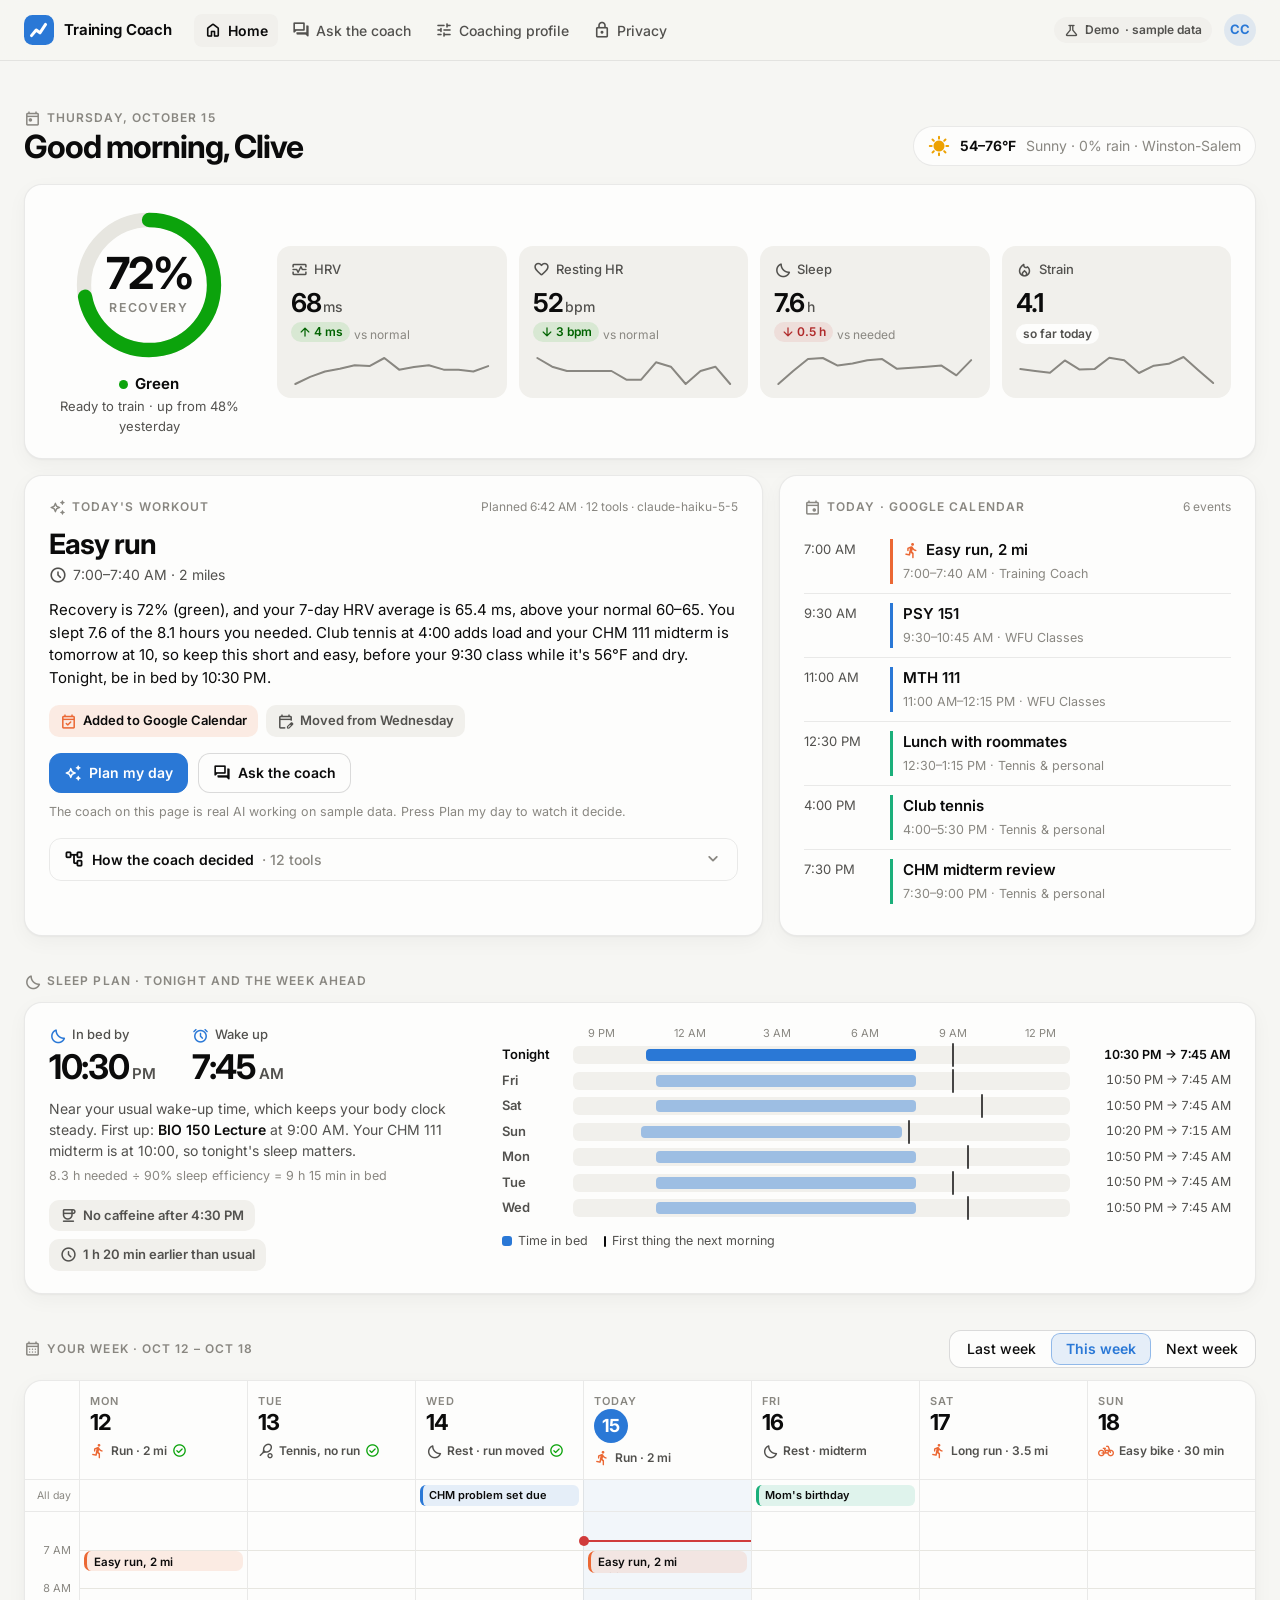
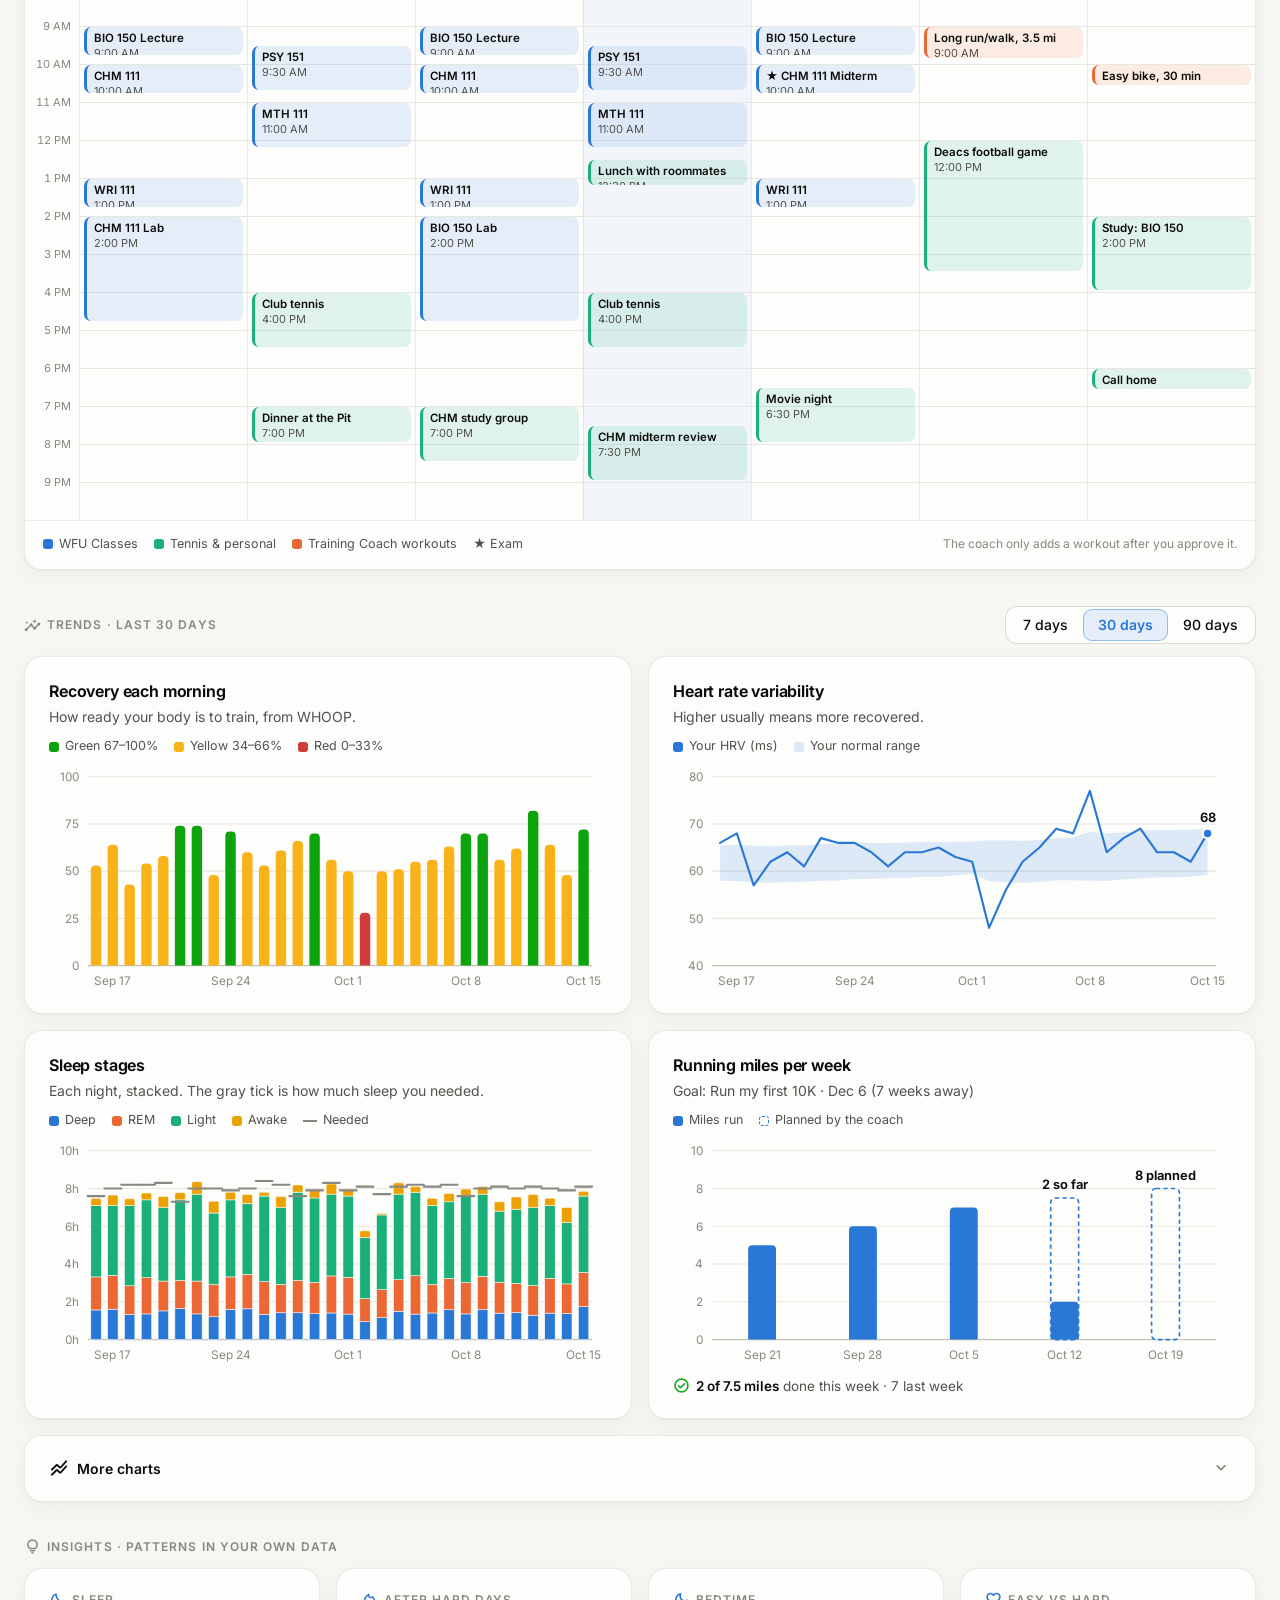
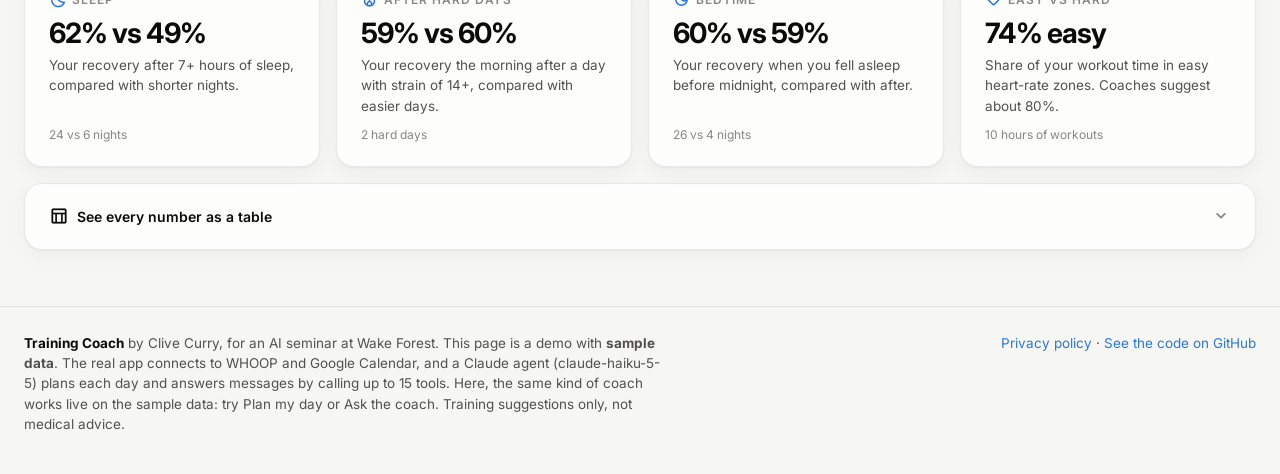
==== commit b5df3012: "Widen the demo so big screens have less empty space Co-Authored-By: Claude Opus 5.5 <noreply@anthrop" ====
--- a/docs/index.html
+++ b/docs/index.html
@@ -63,7 +63,7 @@
   font: 15px/1.5 Inter, system-ui, -apple-system, "Segoe UI", sans-serif;
   -webkit-font-smoothing: antialiased;
 }
-.wrap { max-width: 1120px; margin: 0 auto; padding: 0 20px; }
+.wrap { max-width: 1360px; margin: 0 auto; padding: 0 24px; }
 a { color: var(--s1); text-decoration: none; }
 a:hover { text-decoration: underline; }
 .icon {
@@ -129,7 +129,7 @@
 h2 { margin: 0; font-size: 16px; font-weight: 650; letter-spacing: -0.01em; }
 .sub { color: var(--text-2); font-size: 14px; margin: 3px 0 0; }
 .muted { color: var(--muted); }
-.narrow { max-width: 780px; margin: 0 auto; }
+.narrow { max-width: 860px; margin: 0 auto; }
 
 /* Buttons and switches (they only change what you're looking at) */
 .btn {
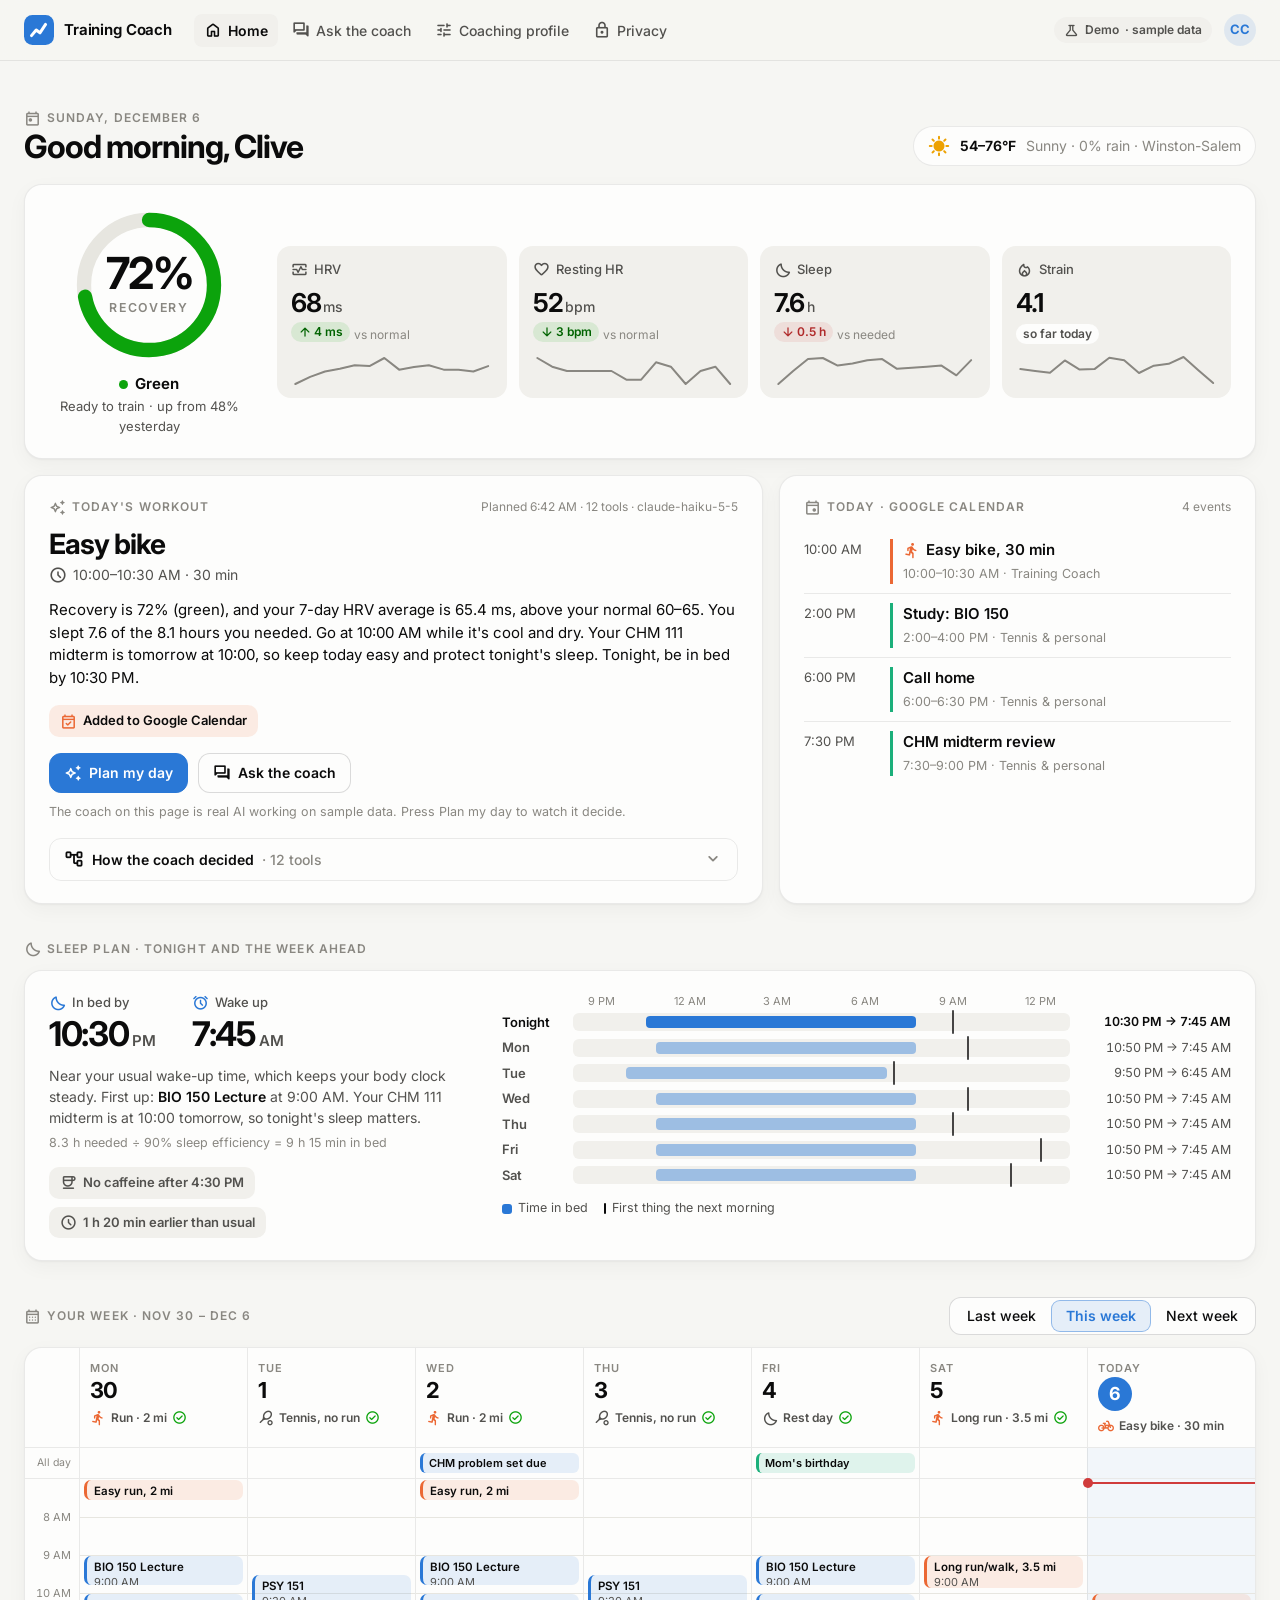
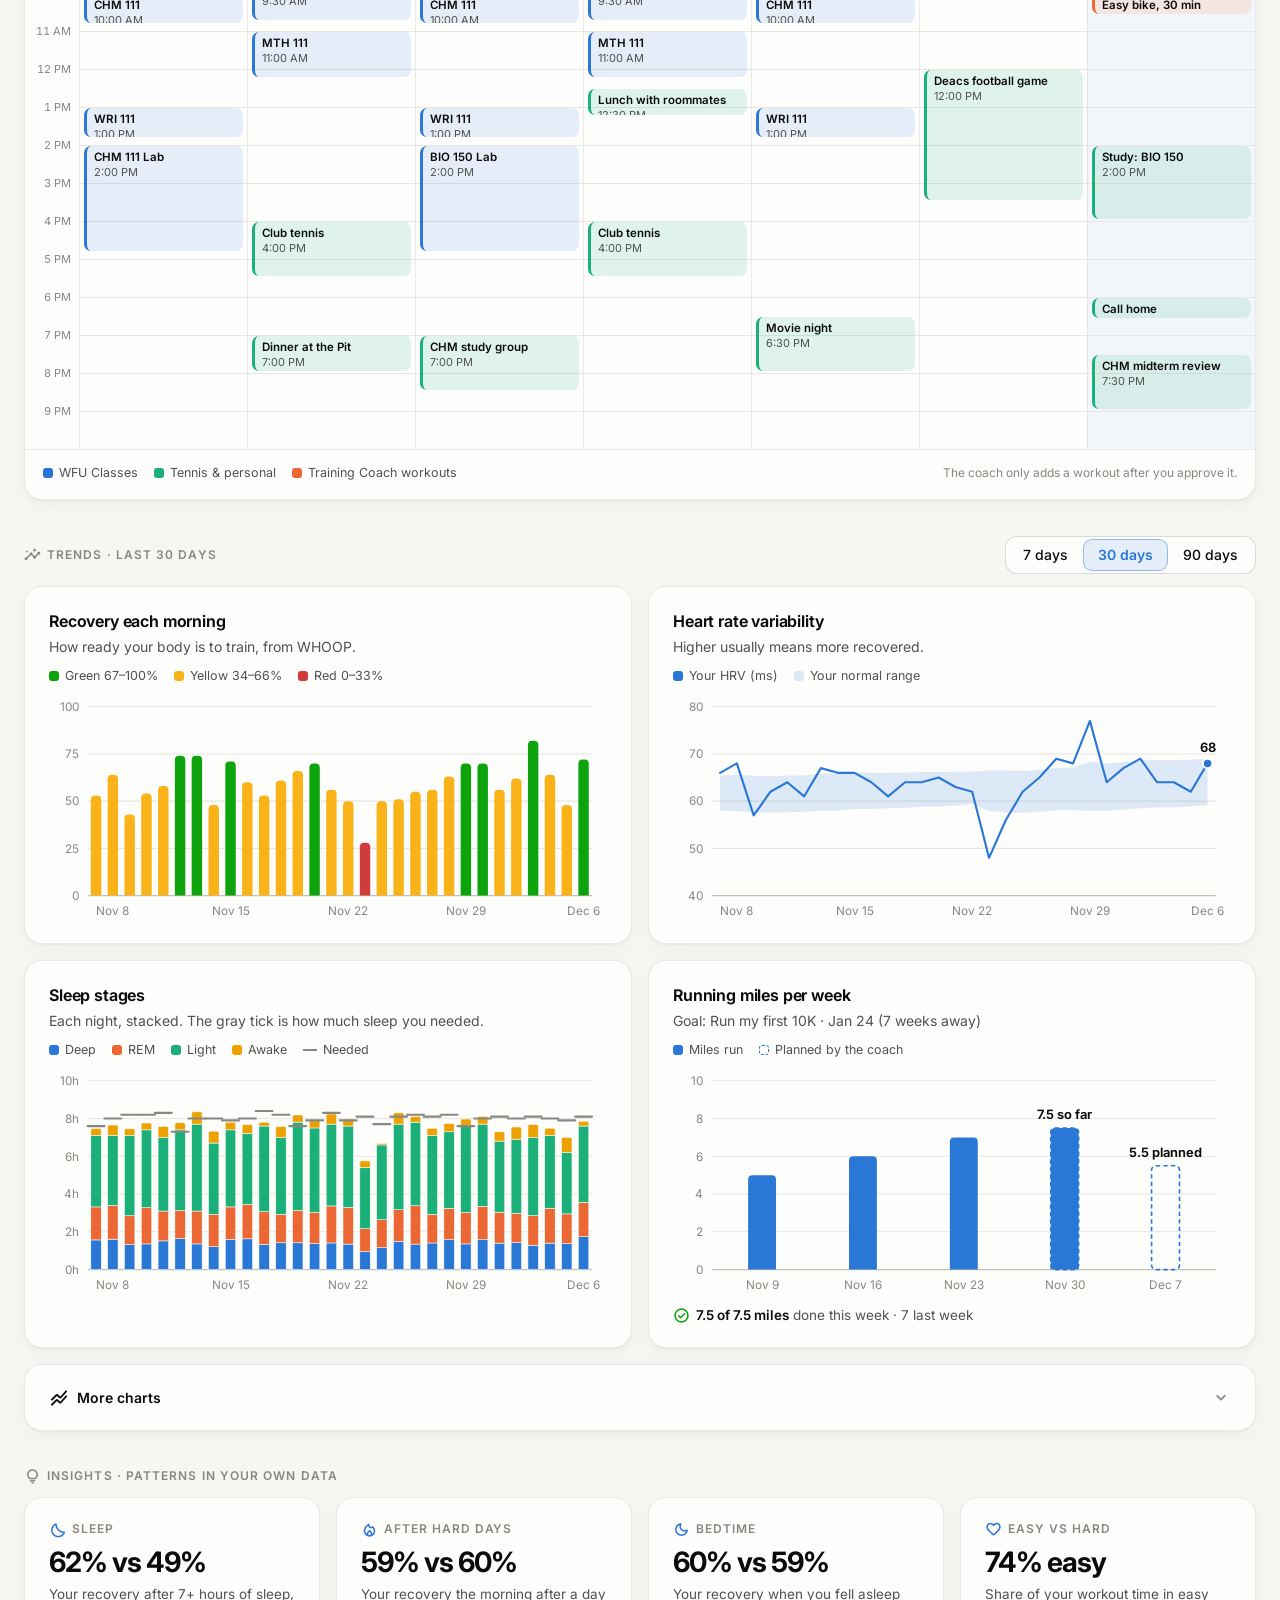
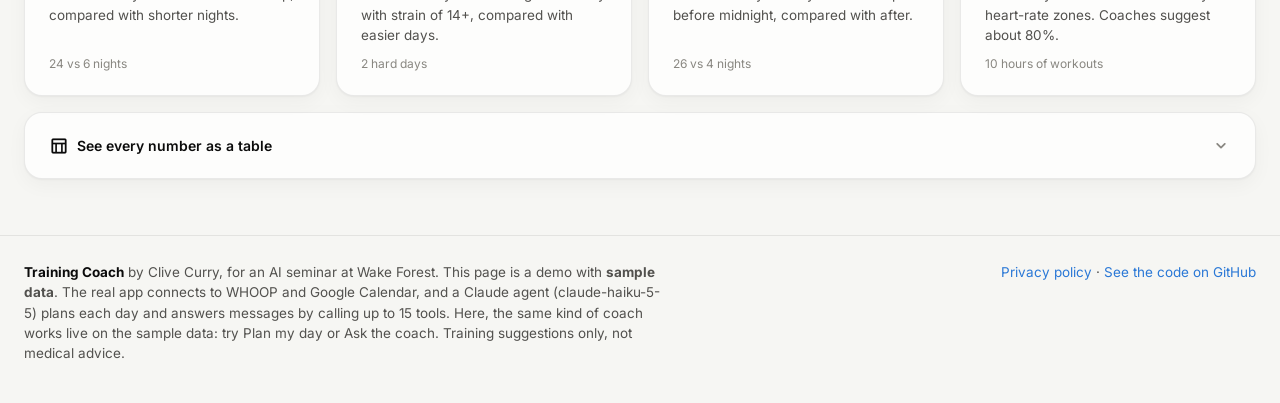
==== commit 7d0100a3: "Demo: real dates every day, and all the extra charts - Today is the real date and time; the greeting" ====
--- a/docs/index.html
+++ b/docs/index.html
@@ -354,9 +354,7 @@
 .msg .body p:last-child, .msg .body ul:last-child { margin-bottom: 0; }
 .msg .body ul { margin: 0 0 10px; padding-left: 20px; }
 .msg .body li { margin: 3px 0; }
-.msg .time { font-size: 12px; color: var(--muted); margin-bottom: 4px; }
 .msg details.steps { margin-top: 12px; }
-.day-break { text-align: center; font-size: 12px; color: var(--muted); margin: 26px 0 6px; }
 .composer {
   margin-top: 26px; display: flex; align-items: center; justify-content: space-between; gap: 12px;
   background: var(--raised); border-radius: 14px; padding: 13px 14px 13px 18px; color: var(--muted); font-size: 14px;
@@ -386,8 +384,6 @@
 .live-note { font-size: 12.5px; color: var(--muted); margin: 10px 0 0; }
 button.btn { font-family: inherit; cursor: pointer; }
 button.btn:disabled { opacity: 0.7; cursor: progress; }
-.live-head { display: flex; align-items: center; gap: 8px; margin: 32px 0 4px; font-size: 13px; font-weight: 600; color: var(--text-2); }
-.live-dot { width: 8px; height: 8px; border-radius: 50%; background: var(--good); display: inline-block; }
 .suggest { display: flex; flex-wrap: wrap; gap: 8px; margin: 14px 0 0; }
 .suggest button {
   font: 500 13.5px/1.2 Inter, system-ui, sans-serif; color: var(--text); background: var(--card); cursor: pointer;
@@ -395,8 +391,12 @@
 }
 .suggest button:hover { background: var(--raised); }
 .suggest .icon { font-size: 17px; vertical-align: 0; color: var(--s1); }
-form.composer { color: var(--text); }
-form.composer:focus-within { box-shadow: 0 0 0 2px color-mix(in srgb, var(--s1) 45%, transparent); }
+form.composer { color: var(--text); position: sticky; bottom: 16px; z-index: 5; border: 1px solid var(--border); box-shadow: 0 17px 0 0 var(--page); }
+#page-coach:not([hidden]) { display: flex; flex-direction: column; min-height: calc(100vh - 150px); padding-bottom: 8px; }
+#page-coach form.composer { margin-top: auto; }
+#page-coach .fine { margin-top: 18px; }
+.offline { color: var(--text-2); background: var(--raised); border-radius: 12px; padding: 12px 16px; margin: 0; }
+form.composer:focus-within { box-shadow: 0 0 0 2px color-mix(in srgb, var(--s1) 45%, transparent), 0 17px 0 0 var(--page); }
 .composer textarea { flex: 1; min-width: 0; resize: none; border: 0; background: transparent; color: var(--text); font: 15px/1.5 Inter, system-ui, sans-serif; outline: none; max-height: 140px; padding: 0; }
 .composer textarea::placeholder { color: var(--muted); }
 .composer button.send { border: 0; cursor: pointer; background: var(--s1); color: #fff; flex: none; }
@@ -443,8 +443,8 @@
 <div class="page" id="page-home">
   <div class="greeting">
     <div>
-      <div class="date"><span class="icon">today</span>Thursday, October 15</div>
-      <h1>Good morning, Clive</h1>
+      <div class="date" id="today-label"></div>
+      <h1 id="greeting"></h1>
     </div>
     <div class="weather" title="Forecast from Open-Meteo">
       <span class="icon fill">sunny</span><b>54–76°F</b><span class="muted">Sunny · 0% rain<span class="where"> · Winston-Salem</span></span>
@@ -571,9 +571,29 @@
           <svg class="chart" id="bed-chart" viewBox="0 0 520 210" role="img" aria-label="Chart of when you fell asleep and woke up each night"></svg>
         </div>
         <div class="mini">
+          <h3>How hard you trained</h3>
+          <p class="sub">Minutes in easy, moderate, and hard heart-rate zones each week.</p>
+          <div class="legend chart-legend">
+            <span><i class="swatch" style="background:#86b6ef"></i>Easy (zones 1-2)</span>
+            <span><i class="swatch" style="background:#2a78d6"></i>Moderate (zone 3)</span>
+            <span><i class="swatch" style="background:#184f95"></i>Hard (zones 4-5)</span>
+          </div>
+          <svg class="chart" id="effort-chart" viewBox="0 0 520 210" role="img" aria-label="Stacked bar chart of training minutes by effort each week"></svg>
+        </div>
+        <div class="mini">
           <h3>Day strain</h3>
           <p class="sub">How hard each whole day was on your body (0–21).</p>
           <svg class="chart" id="strain-chart" viewBox="0 0 520 210" role="img" aria-label="Bar chart of daily WHOOP strain"></svg>
+        </div>
+        <div class="mini">
+          <h3>Sleep vs. next-morning recovery</h3>
+          <p class="sub">Each dot is one morning. The gray line is the trend.</p>
+          <svg class="chart" id="scatter-chart" viewBox="0 0 520 210" role="img" aria-label="Scatter plot of hours asleep against recovery"></svg>
+        </div>
+        <div class="mini">
+          <h3>Your best day of the week</h3>
+          <p class="sub">Average recovery for each weekday.</p>
+          <svg class="chart" id="weekday-chart" viewBox="0 0 520 210" role="img" aria-label="Bar chart of average recovery by weekday"></svg>
         </div>
       </div>
     </details>
@@ -594,20 +614,18 @@
   <div class="eyebrow"><span class="icon">forum</span>Ask the coach</div>
   <div class="title-row">
     <h1>What's on your mind, Clive?</h1>
-    <span class="btn" title="In the real app, this starts a new conversation"><span class="icon">add_comment</span>New chat</span>
+    <button class="btn" id="new-chat" type="button" hidden><span class="icon">add_comment</span>New chat</button>
   </div>
   <p class="intro">Ask about a workout, your sleep, or a goal you're working toward. The coach looks at your WHOOP data,
     your calendar, the weather, and your plan before it answers, and it remembers what you tell it.</p>
-  <div id="chat"></div>
-  <div class="live-head"><i class="live-dot"></i><span id="live-label">Your turn: the coach is live</span></div>
   <div id="live" aria-live="polite"></div>
   <div class="suggest" id="suggest"></div>
+  <p class="fine">Training suggestions only, not medical advice. If something hurts, see a doctor or athletic trainer.
+    This demo answers from Clive's sample data, and nothing you type is saved.</p>
   <form class="composer" id="composer">
-    <textarea id="message" rows="1" maxlength="500" placeholder="Ask about Clive's training, sleep, or plan" aria-label="Message the coach"></textarea>
+    <textarea id="message" rows="1" maxlength="500" placeholder="Message the coach" aria-label="Message the coach"></textarea>
     <button class="send" id="send" type="submit" aria-label="Send" disabled><span class="icon">arrow_upward</span></button>
   </form>
-  <p class="fine" id="live-fine">This is real Claude AI coaching Clive's sample data. Nothing you type is saved, and any changes reset when
-    you reload. Don't type personal information. Training suggestions only, not medical advice.</p>
 </div>
 
 <!-- ================================= COACHING PROFILE ================================ -->
@@ -672,10 +690,16 @@
 
 <script>
 // =====================================================================================
-// Sample data (all made up). "Now" is Thursday, October 15, 2026 at 6:45 AM.
-// =====================================================================================
-const NOW_HOUR = 6.75;
-// The last 30 days of WHOOP-style numbers, oldest first. The last one is "today".
+// Sample data (all made up). "Today" is the real date and time on the computer viewing the
+// page, and Clive's week follows a repeating schedule, so the demo is current any day.
+// =====================================================================================
+const pad = n => String(n).padStart(2, "0");
+// For testing, ?date=YYYY-MM-DD in the address pretends it's another day (same time of day).
+const realNow = new Date(), pretend = new URLSearchParams(location.search).get("date") || "";
+const NOW = /^\d{4}-\d{2}-\d{2}$/.test(pretend) ? new Date(`${pretend}T${pad(realNow.getHours())}:${pad(realNow.getMinutes())}:00`) : realNow;
+const NOW_HOUR = NOW.getHours() + NOW.getMinutes() / 60;
+const NOW_HHMM = `${pad(NOW.getHours())}:${pad(NOW.getMinutes())}`;
+// 30 days of WHOOP-style numbers, oldest first. Their dates are set below, so the last one is always today.
 const LAST_30 = [{"date":"2026-09-16","recovery":53,"sleep":7.1,"hrv":66,"rhr":55,"need":7.6,"deep":1.57,"rem":1.75,"light":3.78,"awake":0.37,"strain":7.8},{"date":"2026-09-17","recovery":64,"sleep":7.1,"hrv":68,"rhr":54,"need":8.0,"deep":1.61,"rem":1.79,"light":3.7,"awake":0.55,"strain":8.5},{"date":"2026-09-18","recovery":43,"sleep":7.1,"hrv":57,"rhr":55,"need":8.2,"deep":1.32,"rem":1.53,"light":4.25,"awake":0.36,"strain":10.5},{"date":"2026-09-19","recovery":54,"sleep":7.4,"hrv":62,"rhr":56,"need":8.2,"deep":1.36,"rem":1.92,"light":4.12,"awake":0.36,"strain":10.1},{"date":"2026-09-20","recovery":58,"sleep":7.0,"hrv":64,"rhr":55,"need":8.3,"deep":1.52,"rem":1.58,"light":3.9,"awake":0.58,"strain":6.5},{"date":"2026-09-21","recovery":74,"sleep":7.4,"hrv":61,"rhr":56,"need":7.3,"deep":1.64,"rem":1.49,"light":4.27,"awake":0.38,"strain":11.8},{"date":"2026-09-22","recovery":74,"sleep":7.7,"hrv":67,"rhr":52,"need":8.0,"deep":1.36,"rem":1.74,"light":4.6,"awake":0.66,"strain":9.6},{"date":"2026-09-23","recovery":48,"sleep":6.7,"hrv":66,"rhr":55,"need":8.0,"deep":1.21,"rem":1.71,"light":3.78,"awake":0.63,"strain":13.0},{"date":"2026-09-24","recovery":71,"sleep":7.4,"hrv":66,"rhr":55,"need":7.9,"deep":1.6,"rem":1.72,"light":4.08,"awake":0.4,"strain":12.2},{"date":"2026-09-25","recovery":60,"sleep":7.2,"hrv":64,"rhr":55,"need":8.0,"deep":1.63,"rem":1.82,"light":3.75,"awake":0.48,"strain":12.7},{"date":"2026-09-26","recovery":53,"sleep":7.6,"hrv":61,"rhr":56,"need":8.4,"deep":1.33,"rem":1.74,"light":4.53,"awake":0.2,"strain":6.6},{"date":"2026-09-27","recovery":61,"sleep":7.0,"hrv":64,"rhr":53,"need":8.2,"deep":1.42,"rem":1.51,"light":4.07,"awake":0.57,"strain":13.0},{"date":"2026-09-28","recovery":66,"sleep":7.8,"hrv":64,"rhr":54,"need":7.6,"deep":1.42,"rem":1.71,"light":4.67,"awake":0.39,"strain":14.0},{"date":"2026-09-29","recovery":70,"sleep":7.5,"hrv":65,"rhr":53,"need":7.9,"deep":1.38,"rem":1.65,"light":4.47,"awake":0.44,"strain":10.7},{"date":"2026-09-30","recovery":56,"sleep":7.7,"hrv":63,"rhr":56,"need":8.3,"deep":1.41,"rem":1.96,"light":4.33,"awake":0.54,"strain":12.9},{"date":"2026-10-01","recovery":50,"sleep":7.6,"hrv":62,"rhr":56,"need":7.9,"deep":1.35,"rem":1.95,"light":4.3,"awake":0.36,"strain":10.6},{"date":"2026-10-02","recovery":28,"sleep":5.4,"hrv":48,"rhr":58,"need":8.1,"deep":0.95,"rem":1.22,"light":3.23,"awake":0.36,"strain":9.4},{"date":"2026-10-03","recovery":50,"sleep":6.6,"hrv":56,"rhr":56,"need":7.7,"deep":1.16,"rem":1.48,"light":3.96,"awake":0.07,"strain":8.7},{"date":"2026-10-04","recovery":51,"sleep":7.7,"hrv":62,"rhr":55,"need":8.1,"deep":1.5,"rem":1.67,"light":4.53,"awake":0.6,"strain":8.0},{"date":"2026-10-05","recovery":55,"sleep":7.8,"hrv":65,"rhr":55,"need":8.2,"deep":1.35,"rem":2.03,"light":4.42,"awake":0.3,"strain":12.7},{"date":"2026-10-06","recovery":56,"sleep":7.1,"hrv":69,"rhr":55,"need":8.1,"deep":1.41,"rem":1.51,"light":4.18,"awake":0.38,"strain":9.2},{"date":"2026-10-07","recovery":63,"sleep":7.3,"hrv":68,"rhr":55,"need":8.2,"deep":1.58,"rem":1.66,"light":4.06,"awake":0.44,"strain":9.4},{"date":"2026-10-08","recovery":70,"sleep":7.6,"hrv":77,"rhr":53,"need":7.6,"deep":1.36,"rem":1.66,"light":4.58,"awake":0.37,"strain":13.7},{"date":"2026-10-09","recovery":70,"sleep":7.7,"hrv":64,"rhr":53,"need":8.0,"deep":1.58,"rem":1.77,"light":4.35,"awake":0.4,"strain":12.8},{"date":"2026-10-10","recovery":56,"sleep":6.8,"hrv":67,"rhr":57,"need":8.1,"deep":1.4,"rem":1.64,"light":3.76,"awake":0.5,"strain":7.9},{"date":"2026-10-11","recovery":62,"sleep":6.9,"hrv":69,"rhr":56,"need":8.0,"deep":1.43,"rem":1.55,"light":3.92,"awake":0.65,"strain":10.7},{"date":"2026-10-12","recovery":82,"sleep":7.0,"hrv":64,"rhr":52,"need":8.1,"deep":1.29,"rem":1.57,"light":4.14,"awake":0.68,"strain":11.4},{"date":"2026-10-13","recovery":64,"sleep":7.1,"hrv":64,"rhr":55,"need":8.0,"deep":1.4,"rem":1.85,"light":3.85,"awake":0.39,"strain":14.0},{"date":"2026-10-14","recovery":48,"sleep":6.2,"hrv":62,"rhr":56,"need":7.9,"deep":1.38,"rem":1.57,"light":3.25,"awake":0.8,"strain":9.0},{"date":"2026-10-15","recovery":72,"sleep":7.6,"hrv":68,"rhr":52,"need":8.1,"deep":1.74,"rem":1.82,"light":4.04,"awake":0.25,"strain":4.1}];
 
 // A tiny random-number generator with a fixed seed, so the "made up" days are the same every time.
@@ -692,7 +716,7 @@
 const round = (x, digits = 0) => Math.round(x * 10 ** digits) / 10 ** digits;
 const clamp = (x, lo, hi) => Math.max(lo, Math.min(hi, x));
 
-// ---------- Dates (all in UTC, so the page looks the same in every time zone) ----------
+// ---------- Dates (all in UTC, so the math is the same in every time zone) ----------
 const MONTHS = ["Jan", "Feb", "Mar", "Apr", "May", "Jun", "Jul", "Aug", "Sep", "Oct", "Nov", "Dec"];
 const MONTHS_LONG = ["January", "February", "March", "April", "May", "June", "July", "August", "September", "October", "November", "December"];
 const WEEKDAYS = ["Sun", "Mon", "Tue", "Wed", "Thu", "Fri", "Sat"];
@@ -702,7 +726,10 @@
 const short = iso => { const t = toDate(iso); return `${MONTHS[t.getUTCMonth()]} ${t.getUTCDate()}`; };
 const longDate = iso => { const t = toDate(iso); return `${WEEKDAYS_LONG[t.getUTCDay()]}, ${MONTHS_LONG[t.getUTCMonth()]} ${t.getUTCDate()}, ${t.getUTCFullYear()}`; };
 const weekday = iso => WEEKDAYS[toDate(iso).getUTCDay()];
-const TODAY_ISO = "2026-10-15";
+const TODAY_ISO = `${NOW.getFullYear()}-${pad(NOW.getMonth() + 1)}-${pad(NOW.getDate())}`;
+const weekdayIndex = iso => (toDate(iso).getUTCDay() + 6) % 7;  // Monday 0 ... Sunday 6
+const THIS_MONDAY = addDays(TODAY_ISO, -weekdayIndex(TODAY_ISO));
+const daysFromToday = iso => Math.round((toDate(iso) - toDate(TODAY_ISO)) / 86400000);
 
 // 60 more days before those 30 (90 in all), generated with the same habits.
 const EARLIER = [];
@@ -711,14 +738,15 @@
   const recovery = Math.round(clamp(57 + (sleep - 7.1) * 12 + 10 * gauss(), 22, 94));
   const awake = round(clamp(0.45 + 0.15 * gauss(), 0.1, 0.9), 2);
   EARLIER.push({
-    date: addDays("2026-09-16", -n), recovery, sleep,
+    recovery, sleep,
     hrv: Math.round(62 + (recovery - 57) * 0.22 + 3 * gauss()), rhr: Math.round(55.5 - (recovery - 57) * 0.04 + gauss()),
     need: round(clamp(8.0 + 0.25 * gauss(), 7.3, 8.6), 1),
     deep: round(sleep * 0.2, 2), rem: round(sleep * 0.24, 2), light: round(sleep * 0.56 - awake * 0.2, 2), awake,
     strain: rand() < 0.14 ? round(14 + 2.5 * rand(), 1) : round(6 + 7 * rand(), 1),
   });
 }
-const DAYS = EARLIER.concat(LAST_30);
+const DAYS = EARLIER.concat(LAST_30.map(({ date, ...values }) => values));
+DAYS.forEach((d, i) => { d.date = addDays(TODAY_ISO, i - (DAYS.length - 1)); });  // the last day is today
 // When each night started: hours after 6 PM (5.8 = 11:48 PM). Short nights tend to start late.
 DAYS.forEach(d => {
   d.bed = round(clamp(5.65 + (7.2 - d.sleep) * 0.35 + 0.35 * gauss(), 4.4, 7.4), 2);
@@ -739,27 +767,14 @@
 const HRV_TREND = personalTrend("hrv"), RHR_TREND = personalTrend("rhr");
 
 // ---------- Clive's coaching profile and what the coach remembers ----------
-const PROFILE = { goal: "Run my first 10K", goal_date: "2026-12-06", experience: "2-3 miles, 3 times a week, plus club tennis",
+const GOAL_DATE = (() => { let d = addDays(TODAY_ISO, 49); while (weekdayIndex(d) !== 6) d = addDays(d, 1); return d; })();  // a Sunday ~7 weeks out
+const PROFILE = { goal: "Run my first 10K", goal_date: GOAL_DATE, experience: "2-3 miles, 3 times a week, plus club tennis",
                   run_times: "Early morning (6-9am), Afternoon (3-6pm)" };
 const NOTES = [
-  { when: "Oct 11", text: "Left shin felt tight after the 3-mile long run; keep long runs at 3.5 miles for now." },
-  { when: "Oct 12", text: "Plays club tennis Tuesdays and Thursdays, 4–5:30 PM." },
-  { when: "Oct 12", text: "Likes to run early, before 9:30 classes." },
+  { when: short(addDays(TODAY_ISO, -4)), text: "Left shin felt tight after the 3-mile long run; keep long runs at 3.5 miles for now." },
+  { when: short(addDays(TODAY_ISO, -3)), text: "Plays club tennis Tuesdays and Thursdays, 4–5:30 PM." },
+  { when: short(addDays(TODAY_ISO, -3)), text: "Likes to run early, before 9:30 classes." },
 ];
-const WORKOUT_LOG = {
-  running_miles_this_week_so_far: 2.0, running_miles_last_week: 7.0,
-  workouts: [
-    { date: "2026-10-13", sport: "Club tennis", minutes: 90, strain: 12.6 },
-    { date: "2026-10-12", sport: "Running", miles: 2.0, minutes: 22, strain: 8.9, avg_hr: 148 },
-    { date: "2026-10-10", sport: "Cycling", minutes: 30, strain: 6.1 },
-    { date: "2026-10-09", sport: "Running", miles: 3.0, minutes: 36, strain: 10.8, avg_hr: 151 },
-    { date: "2026-10-07", sport: "Running", miles: 2.0, minutes: 23, strain: 8.7, avg_hr: 147 },
-    { date: "2026-10-06", sport: "Club tennis", minutes: 90, strain: 8.4 },
-    { date: "2026-10-05", sport: "Running", miles: 2.0, minutes: 23, strain: 9.1, avg_hr: 149 },
-    { date: "2026-10-03", sport: "Running", miles: 2.0, minutes: 24, strain: 8.2, avg_hr: 150 },
-    { date: "2026-10-01", sport: "Club tennis", minutes: 75, strain: 9.8 },
-  ],
-};
 const WEATHER = {
   location: "Winston-Salem, North Carolina",
   today: { summary: "Sunny, 54–76°F, 0% chance of rain", sunrise: "07:31", sunset: "18:43",
@@ -768,54 +783,24 @@
   tomorrow: { summary: "Partly cloudy, 55–72°F, 10% chance of rain" },
 };
 
-// ---------- The calendar: 3 weeks of classes, tennis, and the coach's workouts ----------
+// ---------- Clive's week: a schedule that repeats every week (Monday first) ----------
 const C = (start, end, title, kind = "classes", tag) => [start, end, title, kind, tag];
 const RUN = (start, end, title, tag) => C(start, end, title, "coach", tag);
-const MWF_1 = [C("09:00", "09:50", "BIO 150 Lecture"), C("10:00", "10:50", "CHM 111")];
-const TR = [C("09:30", "10:45", "PSY 151"), C("11:00", "12:15", "MTH 111")];
-const TENNIS = C("16:00", "17:30", "Club tennis", "personal");
-const WEEKS = {
-  last: { monday: "2026-10-05", days: [
-    { plan: ["directions_run", "Run · 2 mi", true], events: [RUN("07:00", "07:30", "Easy run, 2 mi"), ...MWF_1, C("13:00", "13:50", "WRI 111"), C("14:00", "16:50", "CHM 111 Lab")] },
-    { plan: ["sports_tennis", "Tennis, no run", true], events: [...TR, TENNIS] },
-    { plan: ["directions_run", "Run · 2 mi", true], events: [RUN("07:00", "07:30", "Easy run, 2 mi"), ...MWF_1, C("13:00", "13:50", "WRI 111"), C("19:00", "20:30", "PSY study group", "personal")] },
-    { plan: ["bedtime", "Rest day", true], events: [C("10:00", "13:00", "Drive home", "personal")], allDay: [["Fall break", "classes"]] },
-    { plan: ["directions_run", "Long run · 3 mi", true], events: [RUN("08:30", "09:15", "Long run/walk, 3 mi"), C("18:00", "20:30", "Dinner with family", "personal")], allDay: [["Fall break", "classes"]] },
-    { plan: ["pedal_bike", "Easy bike · 30 min", true], events: [RUN("10:00", "10:30", "Easy bike, 30 min"), C("14:00", "17:00", "Drive back to campus", "personal")] },
-    { plan: ["bedtime", "Rest day", true], events: [C("14:00", "16:00", "Study: CHM 111", "personal"), C("18:00", "18:30", "Call home", "personal")] },
-  ] },
-  this: { monday: "2026-10-12", days: [
-    { plan: ["directions_run", "Run · 2 mi", true], events: [RUN("07:00", "07:30", "Easy run, 2 mi"), ...MWF_1, C("13:00", "13:50", "WRI 111"), C("14:00", "16:50", "CHM 111 Lab")] },
-    { plan: ["sports_tennis", "Tennis, no run", true], events: [...TR, TENNIS, C("19:00", "20:00", "Dinner at the Pit", "personal")] },
-    { plan: ["bedtime", "Rest · run moved", true], events: [...MWF_1, C("13:00", "13:50", "WRI 111"), C("14:00", "16:50", "BIO 150 Lab"), C("19:00", "20:30", "CHM study group", "personal")], allDay: [["CHM problem set due", "classes"]] },
-    { plan: ["directions_run", "Run · 2 mi", false], events: [RUN("07:00", "07:40", "Easy run, 2 mi"), ...TR, C("12:30", "13:15", "Lunch with roommates", "personal"), TENNIS, C("19:30", "21:00", "CHM midterm review", "personal")] },
-    { plan: ["bedtime", "Rest · midterm", false], events: [C("09:00", "09:50", "BIO 150 Lecture"), C("10:00", "10:50", "CHM 111 Midterm", "classes", "exam"), C("13:00", "13:50", "WRI 111"), C("18:30", "20:00", "Movie night", "personal")], allDay: [["Mom's birthday", "personal"]] },
-    { plan: ["directions_run", "Long run · 3.5 mi", false], events: [RUN("09:00", "09:55", "Long run/walk, 3.5 mi"), C("12:00", "15:30", "Deacs football game", "personal")] },
-    { plan: ["pedal_bike", "Easy bike · 30 min", false], events: [RUN("10:00", "10:30", "Easy bike, 30 min"), C("14:00", "16:00", "Study: BIO 150", "personal"), C("18:00", "18:30", "Call home", "personal")] },
-  ] },
-  next: { monday: "2026-10-19", days: [
-    { plan: ["directions_run", "Run · 2.5 mi", false], events: [RUN("07:30", "08:10", "Easy run, 2.5 mi", "suggested"), ...MWF_1, C("13:00", "13:50", "WRI 111"), C("14:00", "16:50", "CHM 111 Lab")] },
-    { plan: ["sports_tennis", "Tennis, no run", false], events: [...TR, TENNIS] },
-    { plan: ["directions_run", "Run · 2 mi", false], events: [C("09:00", "09:50", "BIO 150 Exam", "classes", "exam"), C("10:00", "10:50", "CHM 111"), C("13:00", "13:50", "WRI 111"), C("14:00", "16:50", "BIO 150 Lab")] },
-    { plan: ["sports_tennis", "Tennis, no run", false], events: [...TR, TENNIS] },
-    { plan: ["pedal_bike", "Easy bike · 30 min", false], events: [...MWF_1, C("13:00", "13:50", "WRI 111"), C("19:00", "22:00", "Hall formal", "personal")] },
-    { plan: ["directions_run", "Long run · 3.5 mi", false], events: [C("12:00", "14:00", "Lunch with family", "personal")], allDay: [["Family weekend", "personal"]] },
-    { plan: ["bedtime", "Rest day", false], events: [C("11:00", "12:30", "Brunch with family", "personal")], allDay: [["Family weekend", "personal"]] },
-  ] },
-};
-// Each day's planned workout in words (what the AI coach reads and changes).
-const WORKOUTS = {
-  "2026-10-05": "Easy run, 2 miles", "2026-10-06": "Club tennis (no run)", "2026-10-07": "Easy run, 2 miles", "2026-10-08": "Rest day",
-  "2026-10-09": "Long run/walk, 3 miles", "2026-10-10": "Easy bike, 30 min", "2026-10-11": "Rest day",
-  "2026-10-12": "Easy run, 2 miles", "2026-10-13": "Club tennis (no run)", "2026-10-14": "Rest day (run moved to Thursday)",
-  "2026-10-15": "Easy run, 2 miles", "2026-10-16": "Rest day (CHM 111 midterm)", "2026-10-17": "Long run/walk, 3.5 miles", "2026-10-18": "Easy bike, 30 min",
-  "2026-10-19": "Easy run, 2.5 miles", "2026-10-20": "Club tennis (no run)", "2026-10-21": "Easy run, 2 miles", "2026-10-22": "Club tennis (no run)",
-  "2026-10-23": "Easy bike, 30 min", "2026-10-24": "Long run/walk, 3.5 miles", "2026-10-25": "Rest day",
-};
-const ALL_DAYS = [];
-for (const week of Object.values(WEEKS)) week.days.forEach((d, i) => { d.date = addDays(week.monday, i); d.workout = WORKOUTS[d.date]; ALL_DAYS.push(d); });
-const dayOf = iso => ALL_DAYS.find(d => d.date === iso);
-const eventsOn = iso => (dayOf(iso) || { events: [] }).events;
+const BIO = C("09:00", "09:50", "BIO 150 Lecture"), CHM = C("10:00", "10:50", "CHM 111"), WRI = C("13:00", "13:50", "WRI 111");
+const PSY = C("09:30", "10:45", "PSY 151"), MTH = C("11:00", "12:15", "MTH 111"), TENNIS = C("16:00", "17:30", "Club tennis", "personal");
+const SCHEDULE = [
+  { events: [BIO, CHM, WRI, C("14:00", "16:50", "CHM 111 Lab")], workout: "Easy run, 2 miles", at: ["07:00", "07:30"] },
+  { events: [PSY, MTH, TENNIS, C("19:00", "20:00", "Dinner at the Pit", "personal")], workout: "Club tennis (no run)" },
+  { events: [BIO, CHM, WRI, C("14:00", "16:50", "BIO 150 Lab"), C("19:00", "20:30", "CHM study group", "personal")], workout: "Easy run, 2 miles", at: ["07:00", "07:30"] },
+  { events: [PSY, MTH, C("12:30", "13:15", "Lunch with roommates", "personal"), TENNIS], workout: "Club tennis (no run)" },
+  { events: [BIO, CHM, WRI, C("18:30", "20:00", "Movie night", "personal")], workout: "Rest day" },
+  { events: [C("12:00", "15:30", "Deacs football game", "personal")], workout: "Long run/walk, 3.5 miles", at: ["09:00", "09:55"] },
+  { events: [C("14:00", "16:00", "Study: BIO 150", "personal"), C("18:00", "18:30", "Call home", "personal")], workout: "Easy bike, 30 min", at: ["10:00", "10:30"] },
+];
+// The plan builds slowly: last week's long run was shorter, and next week's Monday run is a bit longer.
+const WEEK_CHANGES = { last: { 5: "Long run/walk, 3 miles" }, next: { 0: "Easy run, 2.5 miles" } };
+// Running miles in the 10 weeks before last week, oldest first (the later weeks come from the plan).
+const PAST_WEEKLY_MILES = [3.0, 3.0, 3.5, 3.5, 4.0, 4.0, 4.0, 4.5, 5.0, 6.0];
 const CALENDAR_NAMES = { classes: "WFU Classes", personal: "Tennis & personal", coach: "Training Coach" };
 const KIND_COLORS = { classes: "var(--s1)", personal: "var(--s3)", coach: "var(--s2)" };
 
@@ -860,7 +845,8 @@
   const paren = text.match(/^(.*?)\s*\((.*)\)$/);
   if (paren) return [paren[1], paren[2].charAt(0).toUpperCase() + paren[2].slice(1)];
   const [title, ...rest] = text.split(", ");
-  return [title, rest.join(" · ")];
+  const detail = rest.join(" · ");
+  return [title, detail.charAt(0).toUpperCase() + detail.slice(1)];
 }
 // A plan chip (icon, short text) for a workout written in words.
 function chipFor(text, done = false) {
@@ -872,6 +858,78 @@
   else if (/run|walk|jog/.test(t)) { icon = "directions_run"; label = `${t.includes("long") ? "Long run" : "Run"}${miles ? ` · ${miles} mi` : mins ? ` · ${mins} min` : ""}`; }
   return [icon, label.length > 22 ? label.slice(0, 21) + "…" : label, done];
 }
+
+// =====================================================================================
+// Build last week, this week, and next week on the calendar from the schedule
+// =====================================================================================
+const WEEKS = {};
+for (const [name, shift] of [["last", -7], ["this", 0], ["next", 7]]) {
+  const monday = addDays(THIS_MONDAY, shift);
+  WEEKS[name] = { monday, days: SCHEDULE.map((s, i) => {
+    const workout = (WEEK_CHANGES[name] || {})[i] || s.workout;
+    const events = s.events.map(e => e.slice());
+    if (s.at) events.unshift(RUN(s.at[0], s.at[1], workout.replace(/ miles?\b/, " mi")));
+    return { date: addDays(monday, i), workout, events, allDay: [] };
+  }) };
+}
+const ALL_DAYS = [...WEEKS.last.days, ...WEEKS.this.days, ...WEEKS.next.days];
+const dayOf = iso => ALL_DAYS.find(d => d.date === iso);
+const eventsOn = iso => (dayOf(iso) || { events: [] }).events;
+
+// The CHM 111 midterm is on the next day CHM meets (Mon, Wed, or Fri) after today. It's a rest day,
+// with a review session the night before. There's also a BIO 150 exam next Wednesday.
+const EXAM_DATE = [1, 2, 3].map(n => addDays(TODAY_ISO, n)).find(iso => [0, 2, 4].includes(weekdayIndex(iso)));
+const examDay = dayOf(EXAM_DATE);
+examDay.workout = "Rest day (CHM 111 midterm)";
+examDay.events = examDay.events.filter(e => e[3] !== "coach")
+  .map(e => e[2] === "CHM 111" ? C("10:00", "10:50", "CHM 111 Midterm", "classes", "exam") : e);
+const examEve = dayOf(addDays(EXAM_DATE, -1));
+examEve.events = examEve.events.filter(e => !(e[3] === "personal" && hours(e[0]) < 21 && hours(e[1]) > 19.5))
+  .concat([C("19:30", "21:00", "CHM midterm review", "personal")]);
+const bioDay = dayOf(addDays(THIS_MONDAY, 9));
+bioDay.events = bioDay.events.map(e => e[2] === "BIO 150 Lecture" ? C("09:00", "09:50", "BIO 150 Exam", "classes", "exam") : e);
+
+// All-day events: a due date, a birthday, last Friday off, and family weekend next weekend.
+dayOf(addDays(THIS_MONDAY, 2)).allDay.push(["CHM problem set due", "classes"]);
+dayOf(addDays(THIS_MONDAY, 4)).allDay.push(["Mom's birthday", "personal"]);
+const dayOff = dayOf(addDays(THIS_MONDAY, -3));
+dayOff.allDay.push(["No classes", "classes"]);
+dayOff.events = dayOff.events.filter(e => e[3] !== "classes").concat([C("10:00", "13:00", "Drive home", "personal")]);
+for (const [n, plans] of [[12, C("12:00", "14:00", "Lunch with family", "personal")], [13, C("11:00", "12:30", "Brunch with family", "personal")]]) {
+  const d = dayOf(addDays(THIS_MONDAY, n));
+  d.allDay.push(["Family weekend", "personal"]);
+  d.events = d.events.filter(e => e[3] !== "personal").concat([plans]);
+}
+
+// The coach's workouts on Google Calendar: the ones already done, today's, and the next one as a
+// suggestion waiting for an OK (like the real app, nothing further is added yet).
+let suggestedNext = false;
+for (const d of ALL_DAYS) {
+  const workout = d.events.find(e => e[3] === "coach");
+  if (!workout || d.date <= TODAY_ISO) continue;
+  if (suggestedNext) d.events = d.events.filter(e => e !== workout);
+  else { workout[4] = "suggested"; suggestedNext = true; }
+}
+ALL_DAYS.forEach(d => { d.events.sort((a, b) => hours(a[0]) - hours(b[0])); d.plan = chipFor(d.workout, d.date < TODAY_ISO); });
+const ORIGINAL_TODAY = dayOf(TODAY_ISO).workout;
+
+// Running miles: planned (from the plan in words) and done (days before today).
+const MILES_RE = /(\d+(?:\.\d+)?)\s*(?:mi\b|miles?)/i;
+const runMiles = d => { const t = d.workout.toLowerCase(); return !t.includes("rest") && /run|walk/.test(t) && MILES_RE.test(t) ? Number(t.match(MILES_RE)[1]) : 0; };
+const plannedMiles = week => round(WEEKS[week].days.reduce((sum, d) => sum + runMiles(d), 0), 1);
+const doneMiles = week => round(WEEKS[week].days.filter(d => d.date < TODAY_ISO).reduce((sum, d) => sum + runMiles(d), 0), 1);
+
+// What WHOOP recorded over the last 14 days (the coach's get_whoop_workouts reads this).
+const WORKOUT_LOG = {
+  running_miles_this_week_so_far: doneMiles("this"), running_miles_last_week: doneMiles("last"),
+  workouts: ALL_DAYS.filter(d => d.date < TODAY_ISO).slice(-14).reverse().map(d => {
+    const t = d.workout.toLowerCase(), day_strain = (DAYS.find(x => x.date === d.date) || {}).strain;
+    if (t.includes("tennis")) return { date: d.date, sport: "Club tennis", minutes: 90, day_strain };
+    if (t.includes("bike")) return { date: d.date, sport: "Cycling", minutes: 30, day_strain };
+    if (runMiles(d)) return { date: d.date, sport: "Running", miles: runMiles(d), minutes: Math.round(runMiles(d) * 11.5), avg_hr: 149, day_strain };
+    return null;
+  }).filter(Boolean),
+};
 
 // =====================================================================================
 // Sleep plan (the same rules as sleep_plan.py). It updates if the coach changes a morning.
@@ -906,7 +964,7 @@
   const left = `<div><div class="sl-pair">
       <div class="sl-time"><div class="k"><span class="icon">bedtime</span>In bed by</div><div class="big">${big(t.bed)}</div></div>
       <div class="sl-time"><div class="k"><span class="icon">alarm</span>Wake up</div><div class="big">${big(t.wake)}</div></div></div>
-    <p class="sl-why">${why} Your CHM 111 midterm is at 10:00, so tonight's sleep matters.
+    <p class="sl-why">${why}${daysFromToday(EXAM_DATE) === 1 ? " Your CHM 111 midterm is at 10:00 tomorrow, so tonight's sleep matters." : ""}
       <span class="sl-math">${t.need} h needed ÷ ${Math.round(EFFICIENCY * 100)}% sleep efficiency = ${duration(t.inBed)} in bed</span></p>
     <div class="badges"><span class="badge"><span class="icon">coffee</span>No caffeine after ${clockMin(t.caffeine)}</span>
       <span class="badge"><span class="icon">schedule</span>${duration(Math.abs(t.earlier))} ${t.earlier > 0 ? "earlier" : "later"} than usual</span></div></div>`;
@@ -980,7 +1038,7 @@
 }
 const toolCount = steps => steps.filter(s => s[1]).length;
 
-let adjustedLabel = "Moved from Wednesday";
+let adjustedLabel = null;
 function drawBadges() {
   const coachToday = eventsOn(TODAY_ISO).find(e => e[3] === "coach");
   const badges = [];
@@ -1169,20 +1227,15 @@
 }
 
 // Running miles per week: done (solid) and planned by the coach (dashed outline) for this week and next.
-const WEEKLY_MILES = [["Jul 27", 3.0], ["Aug 3", 3.0], ["Aug 10", 3.5], ["Aug 17", 3.5], ["Aug 24", 4.0], ["Aug 31", 4.0],
-  ["Sep 7", 4.0], ["Sep 14", 4.5], ["Sep 21", 5.0], ["Sep 28", 6.0], ["Oct 5", 7.0]];
-const MILES_RE = /(\d+(?:\.\d+)?)\s*(?:mi\b|miles?)/i;
-// Planned running miles in a week, from the plan in words (rest, tennis, and bike days are 0).
-const plannedMiles = week => round(WEEKS[week].days.reduce((sum, d) => {
-  const t = d.workout.toLowerCase();
-  return sum + (!t.includes("rest") && /run|walk/.test(t) && MILES_RE.test(t) ? Number(t.match(MILES_RE)[1]) : 0);
-}, 0), 1);
 let rangeDays = 30;
 function milesChart(count = rangeDays) {
   const el = document.getElementById("miles-chart");
   const weeks = Math.max(4, Math.floor(count / 7));
-  const data = WEEKLY_MILES.slice(-(weeks - 1)).map(([w, m]) => ({ week: w, done: m, planned: 0, when: "past" }))
-    .concat([{ week: "Oct 12", done: 2.0, planned: plannedMiles("this"), when: "now" }, { week: "Oct 19", done: 0, planned: plannedMiles("next"), when: "next" }]);
+  const past = PAST_WEEKLY_MILES.concat([doneMiles("last")])
+    .map((done, k, list) => ({ week: short(addDays(THIS_MONDAY, -7 * (list.length - k))), done, planned: 0, when: "past" }));
+  const data = past.slice(-(weeks - 1)).concat([
+    { week: short(THIS_MONDAY), done: doneMiles("this"), planned: plannedMiles("this"), when: "now" },
+    { week: short(addDays(THIS_MONDAY, 7)), done: 0, planned: plannedMiles("next"), when: "next" }]);
   const top = Math.max(10, Math.ceil(Math.max(...data.map(d => Math.max(d.done, d.planned))) / 2) * 2 + 2);
   const ticks = []; for (let t = 0; t <= top; t += 2) ticks.push(t);
   const y = frame(el, 0, top, ticks);
@@ -1204,7 +1257,7 @@
     }
     if (data.length <= 8 || i % 2 === (data.length - 1) % 2) el.append(svg("text", { x: cx, y: H - 6, "text-anchor": "middle" }, d.week));
   });
-  document.getElementById("run-note").innerHTML = `<b>2 of ${plannedMiles("this")} miles</b> done this week · 7 last week`;
+  document.getElementById("run-note").innerHTML = `<b>${doneMiles("this")} of ${plannedMiles("this")} miles</b> done this week · ${doneMiles("last")} last week`;
 }
 
 function bedtimeChart(rows) {
@@ -1233,6 +1286,77 @@
     el.append(tooltip(svg("path", { d: bar(x.mid(i) - x.barW / 2, top, x.barW, y(0) - top), fill: "var(--s1)" }), `${short(d.date)}: strain ${d.strain}`));
   });
   dateLabels(el, rows, x);
+}
+
+// How hard you trained: minutes in easy, moderate, and hard heart-rate zones each week (stacked).
+const EFFORT_COLORS = ["#86b6ef", "#2a78d6", "#184f95"];
+function effortChart(count = rangeDays) {
+  const el = document.getElementById("effort-chart"), weeks = Math.max(4, Math.floor(count / 7)), mix = seeded(7);
+  const tennisSoFar = WEEKS.this.days.filter(d => d.date < TODAY_ISO && d.workout.includes("tennis")).length;
+  const all = PAST_WEEKLY_MILES.concat([doneMiles("last"), doneMiles("this")]).map((miles, k, list) => {
+    const now = k === list.length - 1;
+    const minutes = miles * 11.5 + (now ? tennisSoFar * 90 : 180) + (now ? 0 : 30);  // runs + tennis + an easy bike
+    const easyShare = 0.66 + 0.1 * mix(), hardShare = 0.09 + 0.06 * mix();
+    return { week: short(addDays(THIS_MONDAY, -7 * (list.length - 1 - k))),
+             zones: [minutes * easyShare, minutes * (1 - easyShare - hardShare), minutes * hardShare].map(m => Math.round(m)) };
+  }).slice(-weeks);
+  const most = Math.max(...all.map(w => w.zones[0] + w.zones[1] + w.zones[2]));
+  const step = most > 600 ? 200 : 100, top = Math.ceil(most / step) * step;
+  const ticks = []; for (let t = 0; t <= top; t += step) ticks.push(t);
+  const y = frame(el, 0, top, ticks);
+  const slot = plotW / all.length, w = Math.min(26, slot * 0.6);
+  all.forEach((week, i) => {
+    const cx = M.l + slot * i + slot / 2;
+    let base = 0;
+    week.zones.forEach((m, z) => {
+      const piece = z === 2 ? svg("path", { d: bar(cx - w / 2, y(base + m), w, y(base) - y(base + m)), fill: EFFORT_COLORS[z] })
+                            : svg("rect", { x: cx - w / 2, y: y(base + m), width: w, height: y(base) - y(base + m), fill: EFFORT_COLORS[z] });
+      piece.setAttribute("stroke", "var(--card)"); piece.setAttribute("stroke-width", 1.5);
+      el.append(tooltip(piece, `Week of ${week.week}: ${m} min ${["easy", "moderate", "hard"][z]}`));
+      base += m;
+    });
+    if (all.length <= 8 || i % 2 === (all.length - 1) % 2) el.append(svg("text", { x: cx, y: H - 6, "text-anchor": "middle" }, week.week));
+  });
+}
+
+// Sleep vs. next-morning recovery: one dot per morning, with a straight trend line through them.
+function scatterChart(rows) {
+  const el = document.getElementById("scatter-chart");
+  const y = frame(el, 0, 100, [0, 20, 40, 60, 80, 100]);
+  const xs = rows.map(d => d.sleep), lo = Math.floor(Math.min(...xs)) - 0.5, hi = Math.ceil(Math.max(...xs)) + 0.5;
+  const x = v => M.l + (v - lo) / (hi - lo) * plotW;
+  for (let t = Math.ceil(lo); t <= hi; t++) {
+    el.append(svg("line", { x1: x(t), x2: x(t), y1: M.t, y2: M.t + plotH, class: "grid" }));
+    el.append(svg("text", { x: x(t), y: H - 6, "text-anchor": "middle" }, `${t}h`));
+  }
+  if (rows.length < 5) {
+    el.append(svg("text", { x: W / 2, y: H / 2, "text-anchor": "middle" }, "Needs at least 5 nights."));
+    return;
+  }
+  const mx = avg(rows, "sleep"), my = avg(rows, "recovery");
+  const slope = rows.reduce((s, d) => s + (d.sleep - mx) * (d.recovery - my), 0) / rows.reduce((s, d) => s + (d.sleep - mx) ** 2, 0);
+  const fit = v => clamp(my + slope * (v - mx), 0, 100);
+  el.append(svg("line", { x1: x(lo + 0.3), x2: x(hi - 0.3), y1: y(fit(lo + 0.3)), y2: y(fit(hi - 0.3)), stroke: "var(--muted)", "stroke-width": 2, "stroke-linecap": "round" }));
+  rows.forEach(d => el.append(tooltip(svg("circle", { cx: x(d.sleep), cy: y(d.recovery), r: 4.5, fill: "var(--s1)", stroke: "var(--card)", "stroke-width": 2 }),
+    `${short(d.date)}: slept ${d.sleep} h, recovery ${d.recovery}%`)));
+}
+
+// Your best day of the week: average recovery for each weekday, with the best one in blue.
+function weekdayChart(rows) {
+  const el = document.getElementById("weekday-chart");
+  const y = frame(el, 0, 100, [0, 20, 40, 60, 80, 100]);
+  if (rows.length < 14) {
+    el.append(svg("text", { x: W / 2, y: H / 2, "text-anchor": "middle" }, "Needs at least 2 weeks of data."));
+    return;
+  }
+  const means = [0, 1, 2, 3, 4, 5, 6].map(i => { const on = rows.filter(d => weekdayIndex(d.date) === i); return Math.round(avg(on, "recovery")); });
+  const best = means.indexOf(Math.max(...means)), slot = plotW / 7, w = Math.min(40, slot * 0.55);
+  means.forEach((m, i) => {
+    const cx = M.l + slot * i + slot / 2;
+    el.append(tooltip(svg("path", { d: bar(cx - w / 2, y(m), w, y(0) - y(m)), fill: i === best ? "var(--s1)" : "var(--axis)" }),
+      `${WEEKDAYS_LONG[(i + 1) % 7]}s: ${m}% average recovery`));
+    el.append(svg("text", { x: cx, y: H - 6, "text-anchor": "middle" }, WEEKDAYS[(i + 1) % 7]));
+  });
 }
 
 // =====================================================================================
@@ -1287,6 +1411,9 @@
   lineChart("rhr-chart", rows, "rhr", "bpm", "Resting HR");
   bedtimeChart(rows);
   strainChart(rows);
+  effortChart(count);
+  scatterChart(rows);
+  weekdayChart(rows);
   insights(rows);
   table(rows);
 }
@@ -1310,34 +1437,6 @@
 // =====================================================================================
 // Ask the coach: a saved sample conversation, then the live coach
 // =====================================================================================
-const CHAT = [
-  { day: "Monday, October 12" },
-  { you: "I want to run a 10K on December 6. Can you plan for it?", time: "8:12 PM" },
-  { coach: `<p>Done. Your goal is saved: your first 10K on Sunday, Dec 6, about 7 weeks away. You ran 7 miles last week,
-      so it's realistic if we build slowly.</p>
-      <ul><li><b>Weeks 1–3:</b> 3 runs a week, about 7.5 → 9 miles in total. The long run is on Saturday and grows half a mile a week.</li>
-      <li><b>Weeks 4–6:</b> the long run reaches 5.5 miles, then 6.</li>
-      <li><b>Race week:</b> shorter, easy runs so you're fresh on the day.</li></ul>
-      <p>Runs stay off Tuesdays and Thursdays because of club tennis, and every week has 2 rest or easy-bike days.
-      The next 4 weeks are on your plan now.</p>`,
-    steps: [["person_search", "get_personal_patterns", "HRV within your normal range; 7.0 running miles last week, 74% of training easy"],
-            ["directions_run", "get_whoop_workouts", "9 workouts in 14 days, including 4 club tennis sessions"],
-            ["calendar_month", "get_training_plan", "7 days planned"],
-            ["flag", "set_goal", "saved your goal: Run my first 10K · 2026-12-06"],
-            ["edit_calendar", "update_training_plan", "wrote 28 days of the plan"],
-            ["bookmark_add", "remember_about_them", "remembered: Plays club tennis Tuesdays and Thursdays, 4–5:30 PM."]] },
-  { day: "Tuesday, October 13" },
-  { you: "My left shin felt a little tight after Saturday's long run.", time: "9:40 PM" },
-  { coach: `<p>Thanks for telling me. I'll remember it. Tightness after your longest run is an early warning sign, so:</p>
-      <ul><li>Saturday's long run stays at 3.5 miles instead of going up.</li>
-      <li>If it's sore on a run day, swap that run for a 30-minute easy bike.</li>
-      <li>Pain that gets worse, or that hurts when you press on the bone, means no running and a visit to the athletic trainer.</li></ul>`,
-    steps: [["bookmark_add", "remember_about_them", "remembered: Left shin felt tight after the 3-mile long run; keep long runs at 3.5 miles for now."],
-            ["calendar_month", "get_training_plan", "14 days planned"],
-            ["edit_calendar", "update_training_plan", "wrote 2 days of the plan"]] },
-  { day: "Today" },
-  { you: "Can I still play tennis tonight?", time: "6:50 AM" },
-];
 function coachBubble(body) {
   return `<div class="msg coach"><div class="who"><span class="icon fill">directions_run</span></div><div class="body">${body}</div></div>`;
 }
@@ -1346,24 +1445,6 @@
   return count ? `<details class="steps"><summary><span class="icon">account_tree</span>Looked at ${count} thing${count === 1 ? "" : "s"}` +
     `<span class="icon chev">expand_more</span></summary>${stepsHtml(steps)}</details>` : "";
 }
-function drawSampleChat() {
-  const tennis = { coach: `<p>Yes, play. Your recovery is ${TODAY.recovery}% and your 7-day HRV is ${HRV_TREND.status} your normal range, so one
-      session is fine on top of this morning's easy 2 miles.</p>
-      <p>Two things, since your CHM 111 midterm is tomorrow at 10:00:</p>
-      <ul><li>Keep it to practice, not a long match. Your recovery the morning after hard days is usually lower.</li>
-      <li>Be in bed by ${clockMin(TONIGHT.bed)} to get ${TONIGHT.need} hours of sleep, and skip caffeine after ${clockMin(TONIGHT.caffeine)}.</li></ul>`,
-    steps: [["monitor_heart", "get_whoop_recovery", `latest recovery ${TODAY.recovery}%, HRV ${TODAY.hrv} ms`],
-            ["person_search", "get_personal_patterns", `HRV ${HRV_TREND.status} your normal range, 4 patterns in your data`],
-            ["event", "get_calendar_events", "next 2 days: club tennis 4:00 PM today, CHM 111 midterm 10:00 AM tomorrow"],
-            ["bedtime", "get_sleep_plan", `tonight: in bed by ${clockMin(TONIGHT.bed)}, up at ${clockMin(TONIGHT.wake)}`]] };
-  document.getElementById("chat").innerHTML = CHAT.concat([tennis]).map(m => {
-    if (m.day) return `<div class="day-break">${m.day}</div>`;
-    if (m.you) return `<div class="msg you"><div class="who"><span class="icon">person</span></div>` +
-      `<div><div class="time">${m.time}</div><div class="body">${esc(m.you)}</div></div></div>`;
-    return coachBubble(m.coach + stepsDetails(m.steps));
-  }).join("");
-}
-
 // Turn the coach's plain text into HTML: paragraphs, "- " lists, and **bold**.
 function formatAnswer(text) {
   const inline = s => esc(s).replace(/\*\*(.+?)\*\*/g, "<b>$1</b>");
@@ -1383,7 +1464,7 @@
 function snapshot() {
   const month = DAYS.slice(-31, -1);
   return {
-    today: TODAY_ISO, now: "06:45", today_text: "Thursday, October 15, 2026",
+    today: TODAY_ISO, now: NOW_HHMM, today_text: longDate(TODAY_ISO),
     profile: { ...PROFILE }, notes: NOTES.map(n => `${n.when}: ${n.text}`),
     days: DAYS.slice(-14).map(d => ({ date: d.date, recovery: d.recovery, hrv: d.hrv, rhr: d.rhr, sleep: d.sleep, need: d.need,
       deep: d.deep, rem: d.rem, light: d.light, awake: d.awake, strain: d.strain,
@@ -1394,7 +1475,8 @@
       resting_heart_rate: { last_7_day_average: RHR_TREND.average, his_normal_range: [RHR_TREND.low, RHR_TREND.high], status: `${RHR_TREND.status} his normal range` },
       sleep: { usual_bedtime: clockMin(USUAL_BED), usual_wake_time: clockMin(USUAL_WAKE), average_sleep_last_7_nights: round(avg(DAYS.slice(-7), "sleep"), 1),
                usual_sleep_need_hours: 8.0, sleep_efficiency_percent: Math.round(EFFICIENCY * 100) },
-      training_load: { running_miles_this_week_so_far: 2.0, running_miles_last_week: 7.0, average_weekly_running_miles_4_weeks_before: 5.4,
+      training_load: { running_miles_this_week_so_far: doneMiles("this"), running_miles_last_week: doneMiles("last"),
+                       average_weekly_running_miles_4_weeks_before: round(PAST_WEEKLY_MILES.slice(-4).reduce((a, b) => a + b, 0) / 4, 1),
                        share_of_workout_time_easy_percent: 74, other_sports: ["Club tennis, Tuesdays and Thursdays"] },
       patterns_in_his_data: PATTERNS,
     },
@@ -1440,7 +1522,7 @@
   }
   if (changes.today && changes.today.workout) {
     dayOf(TODAY_ISO).plan = chipFor(changes.today.workout);
-    if (chipFor(changes.today.workout)[1] !== chipFor(WORKOUTS[TODAY_ISO])[1]) adjustedLabel = "Adjusted by the coach";
+    if (chipFor(changes.today.workout)[1] !== chipFor(ORIGINAL_TODAY)[1]) adjustedLabel = "Adjusted by the coach";
   }
   for (const note of changes.notes || []) { NOTES.push({ when: short(TODAY_ISO), text: note }); labels.push("Saved a note"); }
   if (changes.goal && changes.goal.goal) {
@@ -1454,11 +1536,12 @@
 
 let coachReady = false, busy = false;
 const LIVE = [];  // this visit's conversation, so the coach remembers what was just said
+// The same suggestions as the real app (chat.py), shown until the first message.
 const SUGGESTIONS = [
-  ["sports_tennis", "Should I play tennis tonight or rest?"],
-  ["swap_horiz", "Move Saturday's long run to Sunday"],
-  ["bedtime", "How has my sleep been this week?"],
-  ["flag", "Plan my next two weeks for the 10K"],
+  ["flag", "Help me plan for a 10K"],
+  ["sports_tennis", "Can I play tennis tonight?"],
+  ["bedtime", "How has my sleep been lately?"],
+  ["help", "Why is today an easy day?"],
 ];
 
 async function sendMessage(text) {
@@ -1468,8 +1551,10 @@
   if (!coachReady) { showOffline(); return; }
   busy = true; box.value = ""; sizeBox(); updateSend();
   const live = document.getElementById("live");
+  document.getElementById("suggest").hidden = true;      // like the real app: suggestions only before the first message
+  document.getElementById("new-chat").hidden = false;
   live.insertAdjacentHTML("beforeend", `<div class="msg you"><div class="who"><span class="icon">person</span></div>` +
-    `<div><div class="time">Just now</div><div class="body">${esc(text)}</div></div></div>`);
+    `<div class="body">${esc(text)}</div></div>`);
   const answer = html("div", "", coachBubble(`<span class="typing"><i></i><i></i><i></i> Looking at Clive's data</span>`)).firstChild;
   live.append(answer);
   answer.scrollIntoView({ block: "nearest", behavior: "smooth" });
@@ -1516,41 +1601,78 @@
 function sizeBox() { const box = document.getElementById("message"); box.style.height = "auto"; box.style.height = `${box.scrollHeight}px`; }
 function updateSend() { document.getElementById("send").disabled = busy || !document.getElementById("message").value.trim(); }
 function showOffline() {
-  document.getElementById("live-label").textContent = "The live coach is switched off right now";
   document.getElementById("suggest").hidden = true;
   document.getElementById("composer").hidden = true;
-  document.getElementById("live-fine").textContent = "The saved conversation above shows what it can do.";
-  document.querySelector(".live-dot").style.background = "var(--muted)";
+  document.getElementById("live").innerHTML = '<p class="offline">The coach is switched off right now. Try again later.</p>';
+}
+function newChat() {
+  if (busy) return;
+  LIVE.length = 0;
+  document.getElementById("live").innerHTML = "";
+  document.getElementById("suggest").hidden = false;
+  document.getElementById("new-chat").hidden = true;
+  document.getElementById("message").focus();
+}
+
+// Today's decision, as the coach planned it this morning. It depends on what today's plan is.
+function todaysDecision() {
+  const d = dayOf(TODAY_ISO), w = d.workout.toLowerCase(), r = TODAY.recovery;
+  const run = d.events.find(e => e[3] === "coach");
+  const firstClass = d.events.find(e => e[3] === "classes");
+  const examTomorrow = daysFromToday(EXAM_DATE) === 1;
+  const [title, detail] = splitWorkout(d.workout);
+  let headline = title, when = detail, plan = "", thought;
+  if (w.includes("tennis")) {
+    headline = "Club tennis, no run"; when = "4:00–5:30 PM · keep it to practice";
+    plan = "Club tennis at 4:00 is today's training, so there's no run. Two hard sessions in one day would be too much.";
+    thought = "Tennis is today's training. A run on top would stack two hard sessions, so the plan stays tennis only.";
+  } else if (w.includes("rest")) {
+    headline = "Rest day"; when = "An easy walk is fine";
+    plan = w.includes("midterm") ? "Your CHM 111 midterm is today at 10:00, so rest and save your energy for it."
+                                 : "Resting today keeps your legs fresh for the weekend long run.";
+    thought = "A planned rest day. Recovery looks fine, and rest days are part of building up safely.";
+  } else {
+    if (run) when = `${clockRange(run[0], run[1])}${detail ? ` · ${detail}` : ""}`;
+    if (run) plan = `Go at ${clock(run[0])}${firstClass ? `, before your ${clock(firstClass[0])} class,` : ""} while it's cool and dry.`;
+    thought = "Recovery is green and HRV is in a good place, so the planned workout stays, kept easy.";
+  }
+  const why = [
+    `Recovery is ${r}% (${zoneName(r).toLowerCase()}), and your 7-day HRV average is ${HRV_TREND.average} ms, ${HRV_TREND.status} your normal ${HRV_TREND.low}–${HRV_TREND.high}.`,
+    `You slept ${TODAY.sleep} of the ${TODAY.need} hours you needed.`, plan,
+    examTomorrow ? "Your CHM 111 midterm is tomorrow at 10:00, so keep today easy and protect tonight's sleep." : "",
+    `Tonight, be in bed by ${clockMin(TONIGHT.bed)}.`,
+  ].filter(Boolean).join(" ");
+  const steps = [
+    ["sync", null, "Downloaded the latest WHOOP data (14 days)."],
+    ["psychology", null, thought + (examTomorrow ? " The midterm is tomorrow, so sleep matters tonight." : ""), "thought"],
+    ["monitor_heart", "get_whoop_recovery", `latest recovery ${r}%, HRV ${TODAY.hrv} ms`],
+    ["bedtime", "get_whoop_sleep", `last night ${TODAY.sleep} h asleep, ${TODAY.need} h needed`],
+    ["local_fire_department", "get_whoop_strain", `yesterday's strain ${YESTERDAY.strain}`],
+    ["directions_run", "get_whoop_workouts", `${doneMiles("this")} running miles this week (${doneMiles("last")} last week)`],
+    ["person_search", "get_personal_patterns", `HRV ${HRV_TREND.status} your normal range, 4 patterns in your data`],
+    ["bedtime", "get_sleep_plan", `tonight: in bed by ${clockMin(TONIGHT.bed)}, up at ${clockMin(TONIGHT.wake)}`],
+    ["partly_cloudy_day", "get_weather", "sunny, 54–76°F, 0% chance of rain"],
+    ["event", "get_calendar_events", `${eventsOn(TODAY_ISO).length} events today${examTomorrow ? "; CHM 111 midterm tomorrow" : ""}`],
+    ["calendar_month", "get_training_plan", "14 days planned"],
+    ["history", "get_training_history", `${doneMiles("last")} running miles last week, all planned workouts done`],
+    ...(run ? [["calendar_add_on", "create_calendar_event", `suggested ${clock(run[0])} for ${Math.round((hours(run[1]) - hours(run[0])) * 60)} min, then Clive approved it`]] : []),
+    ["save", "save_daily_log", "saved today's decision"],
+    ["check_circle", null, `Decision: ${d.workout.charAt(0).toLowerCase() + d.workout.slice(1)}${run ? ` at ${clock(run[0])}` : ""}.`, "done"],
+  ];
+  showDecision(headline, when, why, steps, `Planned ${NOW_HOUR >= 6.7 ? "6:42 AM" : "last night"} · ${toolCount(steps)} tools · claude-haiku-5-5`);
 }
 
 // =====================================================================================
 // Start: draw everything, wire up the switches, and check whether the live coach is on
 // =====================================================================================
 drawSleep();
-showDecision("Easy run", "7:00–7:40 AM · 2 miles",
-  `Recovery is ${TODAY.recovery}% (green), and your 7-day HRV average is ${HRV_TREND.average} ms, ${HRV_TREND.status} your normal ` +
-  `${HRV_TREND.low}–${HRV_TREND.high}. You slept ${TODAY.sleep} of the ${TODAY.need} hours you needed. Club tennis at 4:00 adds ` +
-  `load and your CHM 111 midterm is tomorrow at 10, so keep this short and easy, before your 9:30 class while it's 56°F and dry. ` +
-  `Tonight, be in bed by ${clockMin(TONIGHT.bed)}.`,
-  [["sync", null, "Downloaded the latest WHOOP data (14 days)."],
-   ["psychology", null, "Recovery is green and HRV is in Clive's normal range, but tennis at 4 PM adds load and the midterm is tomorrow. A short, easy run in the morning fits best.", "thought"],
-   ["monitor_heart", "get_whoop_recovery", `latest recovery ${TODAY.recovery}%, HRV ${TODAY.hrv} ms`],
-   ["bedtime", "get_whoop_sleep", `last night ${TODAY.sleep} h asleep, ${TODAY.need} h needed`],
-   ["local_fire_department", "get_whoop_strain", `yesterday's strain ${YESTERDAY.strain}`],
-   ["directions_run", "get_whoop_workouts", "2.0 running miles this week (7.0 last week)"],
-   ["person_search", "get_personal_patterns", `HRV ${HRV_TREND.status} your normal range, 4 patterns in your data`],
-   ["bedtime", "get_sleep_plan", `tonight: in bed by ${clockMin(TONIGHT.bed)}, up at ${clockMin(TONIGHT.wake)}`],
-   ["partly_cloudy_day", "get_weather", "sunny, 54–76°F, 0% chance of rain"],
-   ["event", "get_calendar_events", "6 events today, free 6:00–9:15 AM; CHM 111 midterm tomorrow"],
-   ["calendar_month", "get_training_plan", "14 days planned"],
-   ["history", "get_training_history", "Wednesday's run was moved (recovery 48%)"],
-   ["calendar_add_on", "create_calendar_event", "suggested 7:00 AM for 40 min, then Clive approved it"],
-   ["save", "save_daily_log", "saved today's decision"],
-   ["check_circle", null, "Decision: easy run, 2 miles at 7:00 AM.", "done"]],
-  "Planned 6:42 AM · 12 tools · claude-haiku-5-5");
+todaysDecision();
+const todayDate = toDate(TODAY_ISO);
+document.getElementById("today-label").innerHTML =
+  `<span class="icon">today</span>${WEEKDAYS_LONG[todayDate.getUTCDay()]}, ${MONTHS_LONG[todayDate.getUTCMonth()]} ${todayDate.getUTCDate()}`;
+document.getElementById("greeting").textContent = `Good ${NOW_HOUR < 12 ? "morning" : NOW_HOUR < 18 ? "afternoon" : "evening"}, Clive`;
 drawAgenda();
 drawProfile();
-drawSampleChat();
 
 function wire(groupId, key, draw) {
   const group = document.getElementById(groupId);
@@ -1567,6 +1689,7 @@
 drawTrends(30);
 
 document.getElementById("plan-btn").addEventListener("click", planMyDay);
+document.getElementById("new-chat").addEventListener("click", newChat);
 document.getElementById("suggest").innerHTML = SUGGESTIONS.map(([icon, text]) =>
   `<button type="button" data-text="${esc(text)}"><span class="icon">${icon}</span>${esc(text)}</button>`).join("");
 document.getElementById("suggest").addEventListener("click", event => {
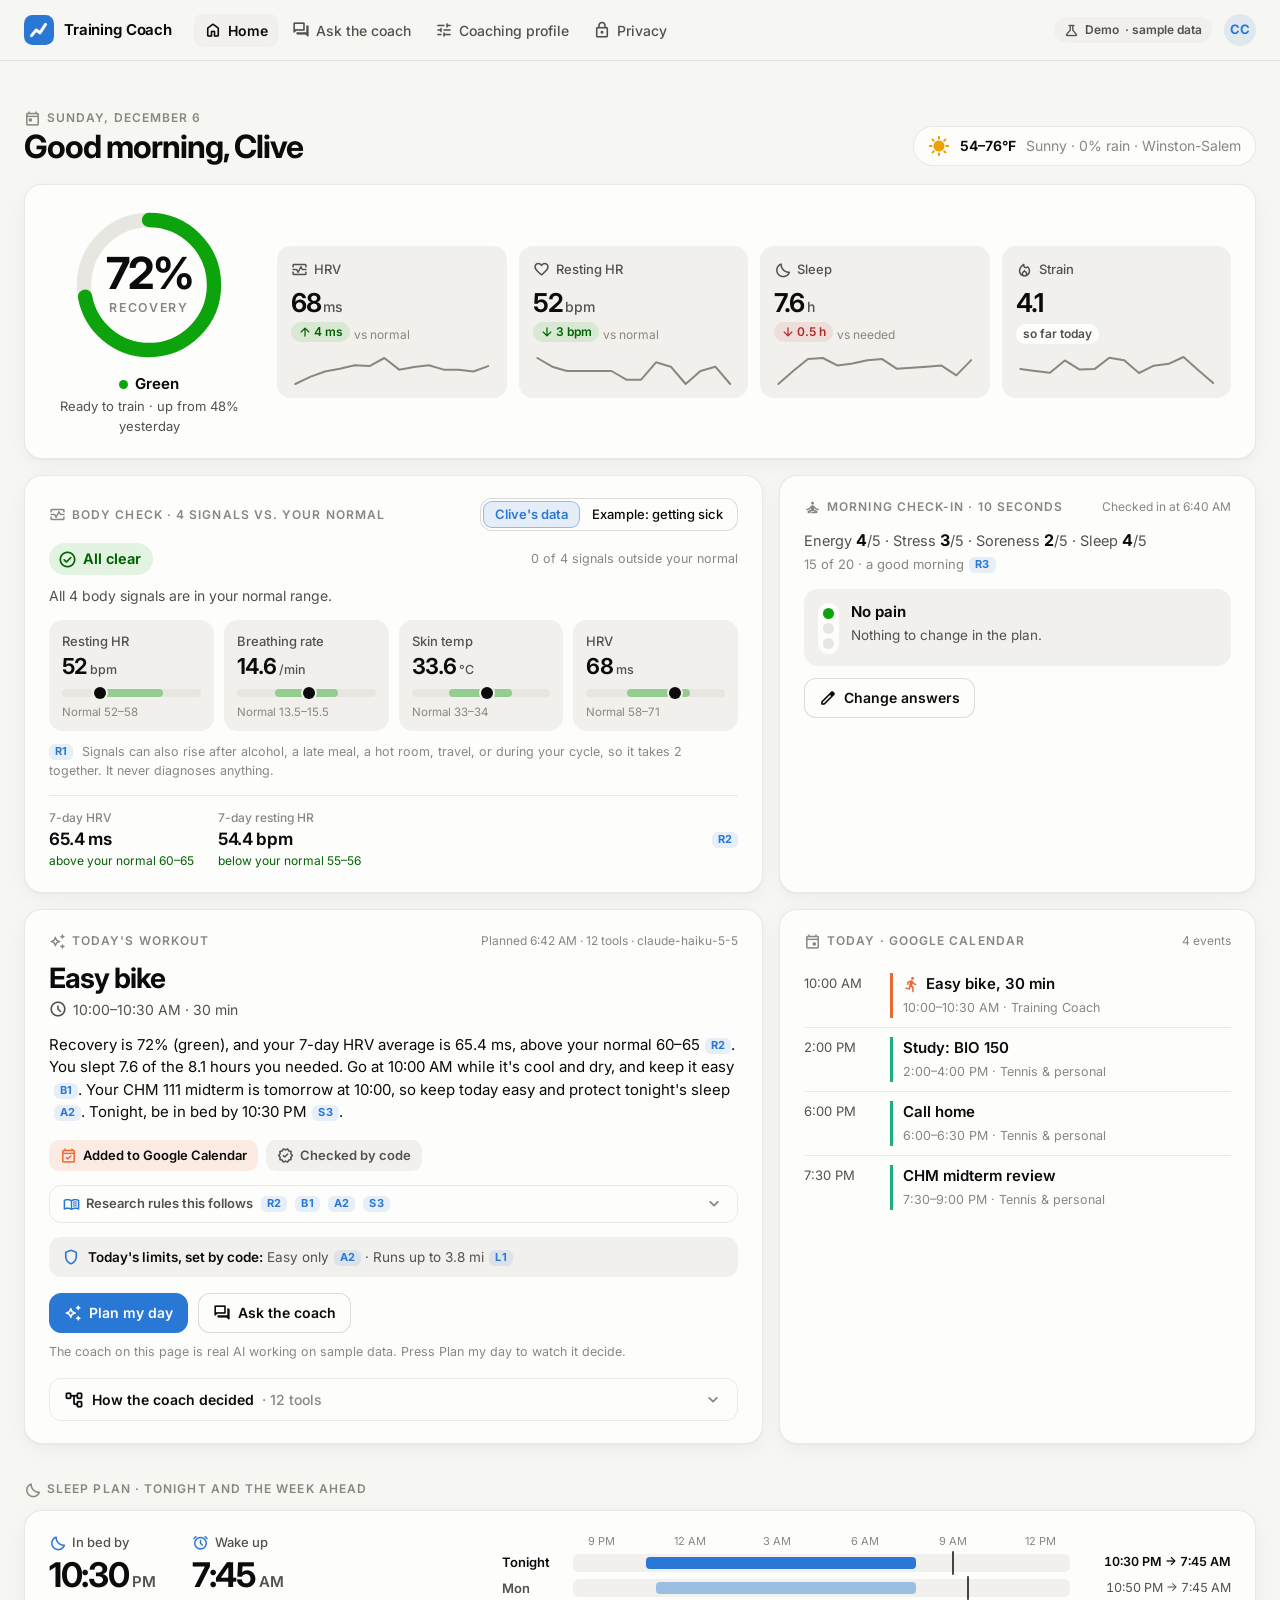
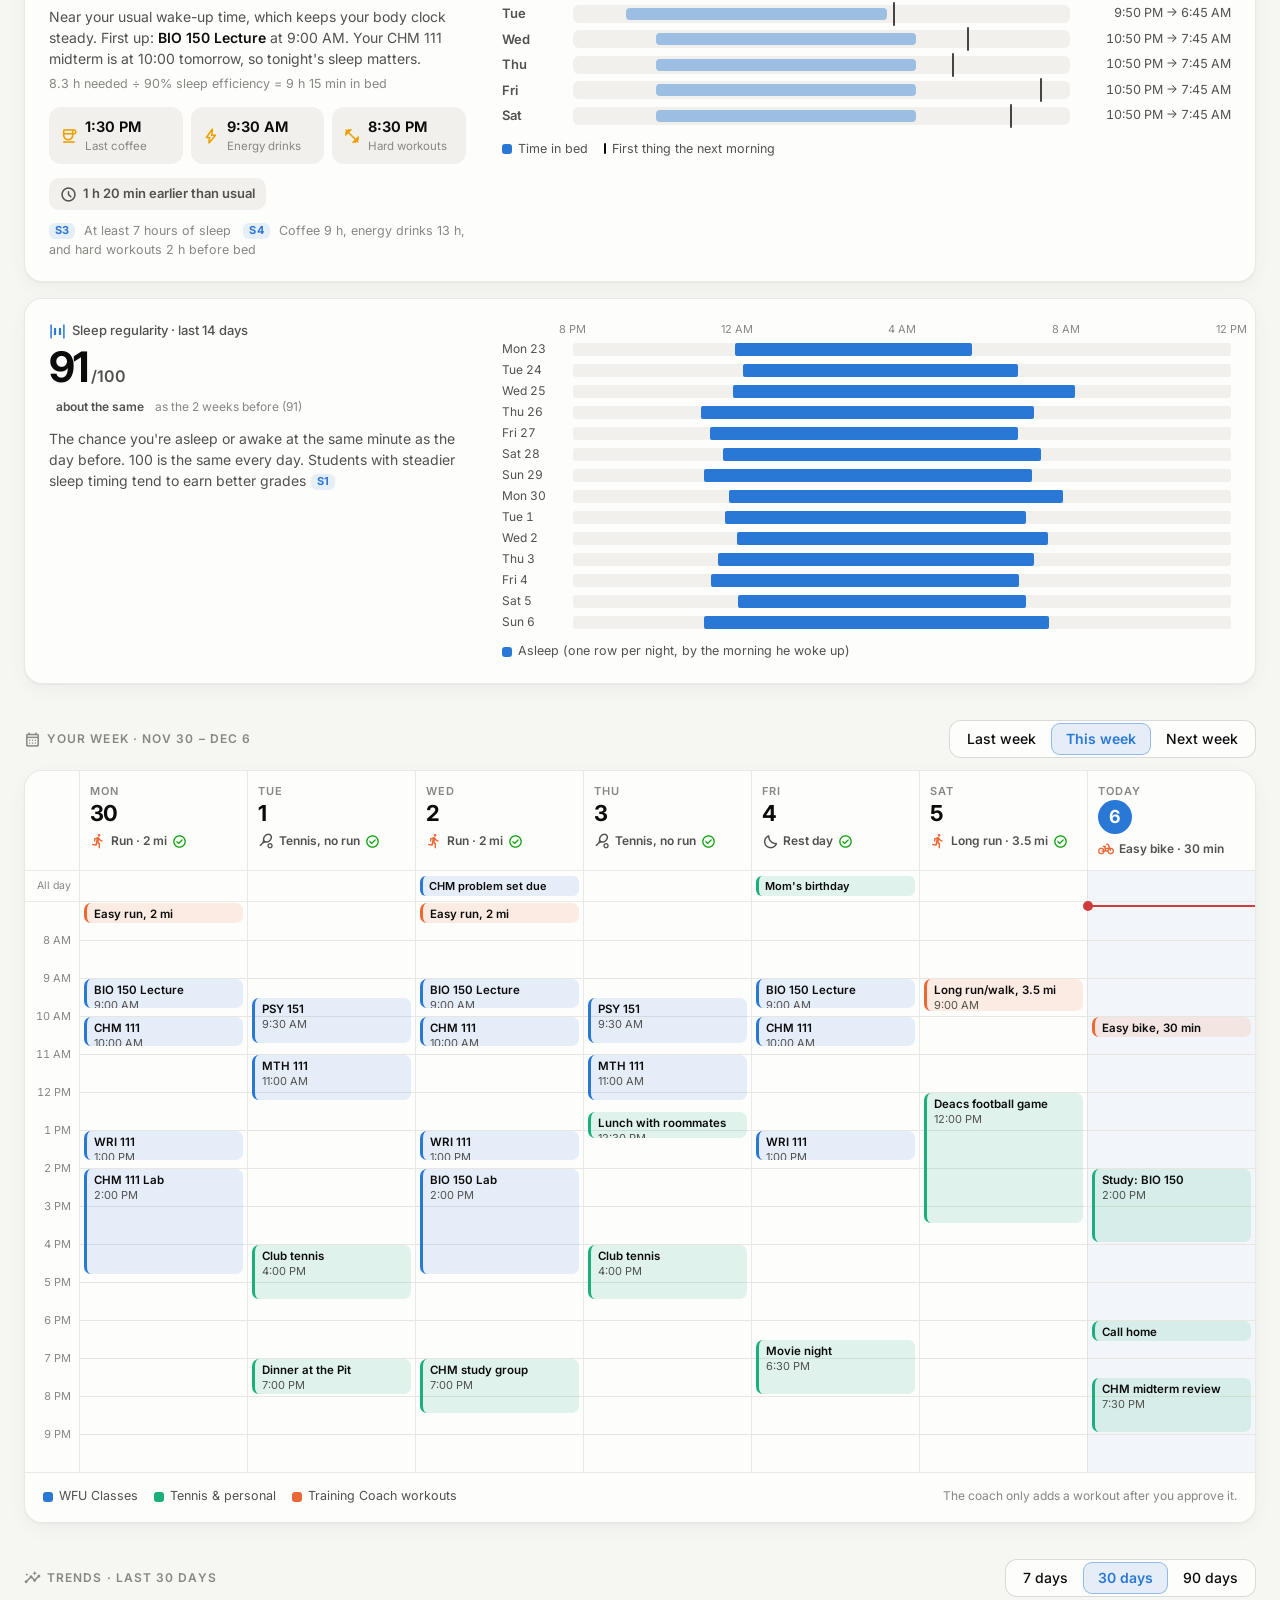
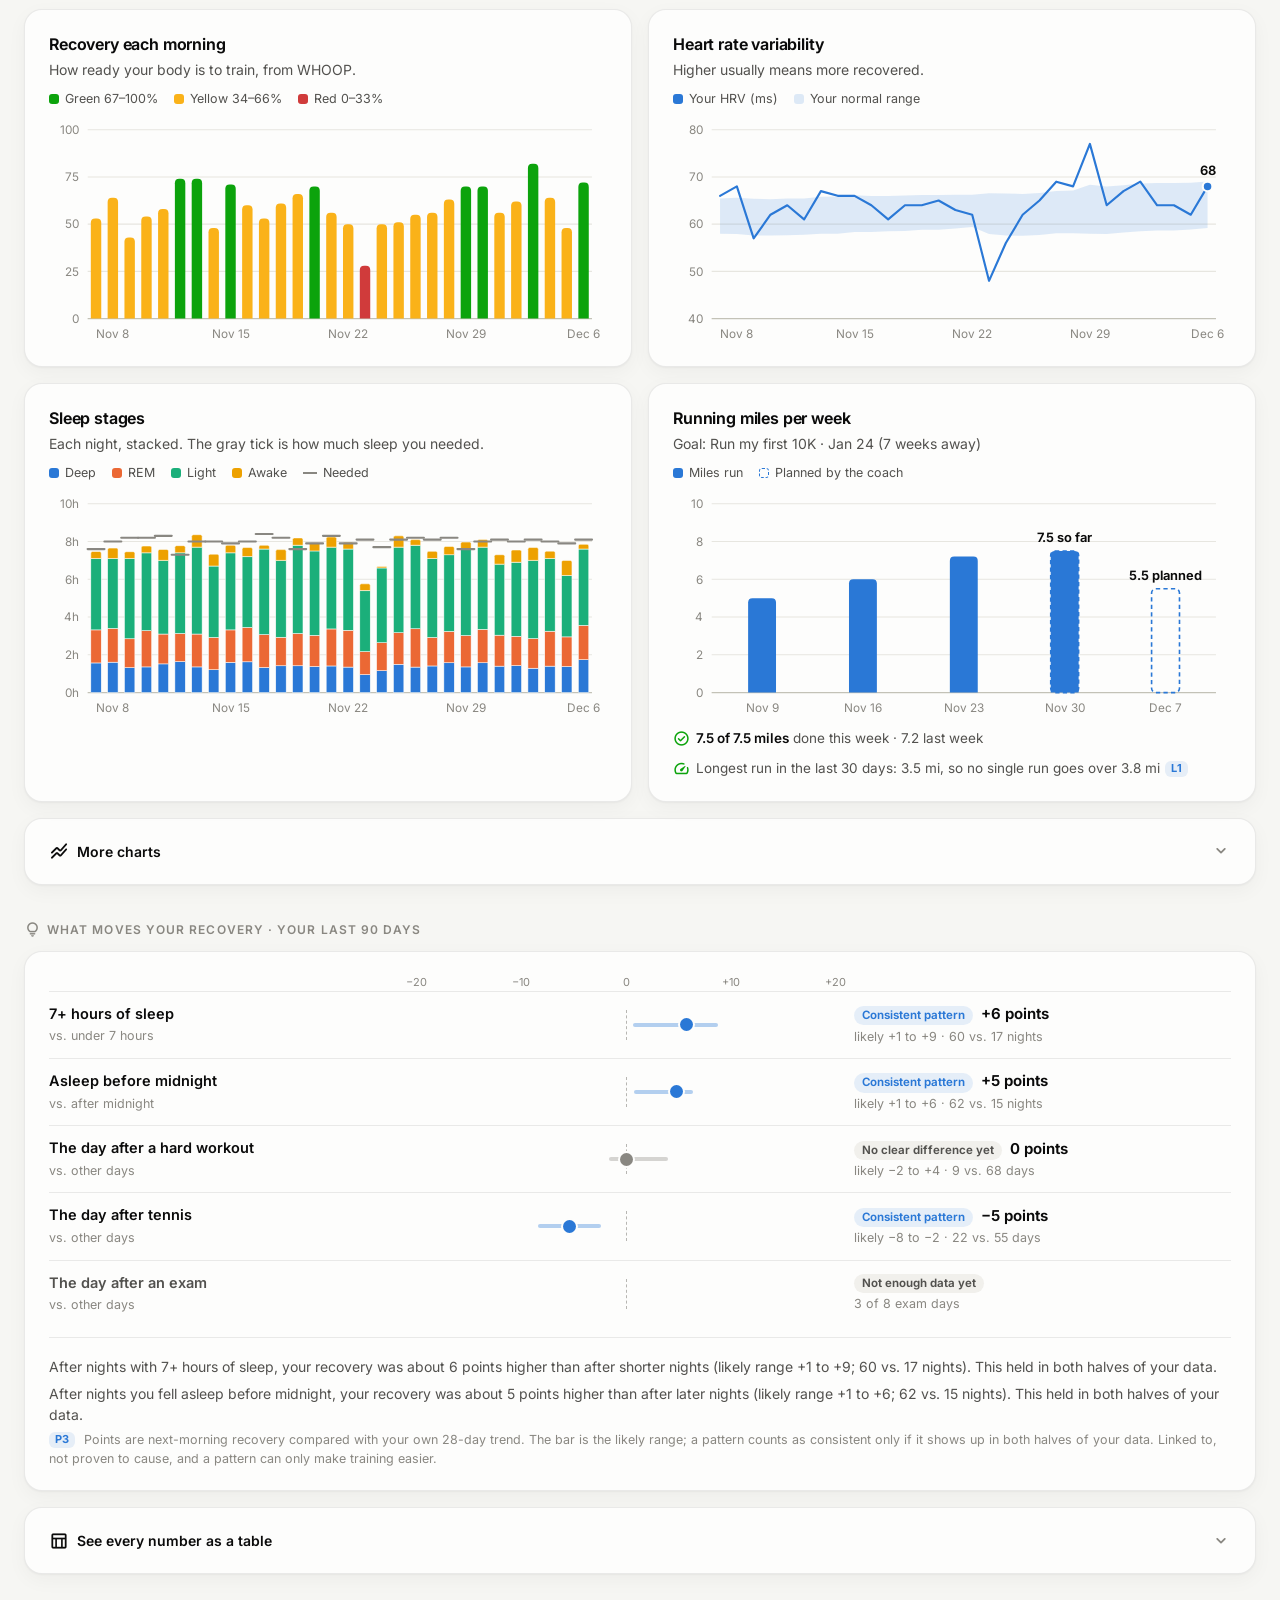
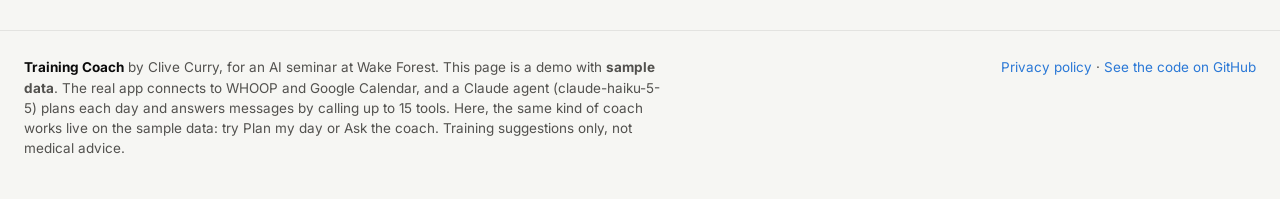
==== commit fc63a9f9: "Research upgrades: code decides the limits, the AI explains them The top 8 changes from the deep-res" ====
--- a/docs/index.html
+++ b/docs/index.html
@@ -330,17 +330,6 @@
 th:first-child, td:first-child { text-align: left; }
 th { color: var(--muted); font-weight: 600; font-size: 12px; }
 
-/* ---------- Insights ---------- */
-.insights { display: grid; grid-template-columns: repeat(4, minmax(0, 1fr)); gap: 16px; }
-@media (max-width: 1000px) { .insights { grid-template-columns: repeat(2, minmax(0, 1fr)); } }
-@media (max-width: 560px) { .insights { grid-template-columns: minmax(0, 1fr); } }
-.insight { display: flex; flex-direction: column; }
-.insight .k { font-size: 12px; font-weight: 600; letter-spacing: 0.08em; text-transform: uppercase; color: var(--muted); display: flex; gap: 6px; align-items: center; }
-.insight .k .icon { font-size: 17px; color: var(--s1); vertical-align: 0; }
-.insight .big { font-size: 28px; font-weight: 700; letter-spacing: -0.035em; margin-top: 8px; line-height: 1.15; }
-.insight p { margin: 6px 0 0; color: var(--text-2); font-size: 13.5px; }
-.insight .count { margin-top: auto; padding-top: 10px; font-size: 12px; color: var(--muted); }
-
 /* ---------- Ask the coach ---------- */
 .title-row { display: flex; align-items: flex-end; justify-content: space-between; gap: 12px; flex-wrap: wrap; }
 .intro { color: var(--text-2); font-size: 15px; line-height: 1.55; margin: 12px 0 22px; max-width: 620px; }
@@ -413,6 +402,139 @@
 .err { color: var(--bad-text); }
 .agenda li.suggested .e { border-left-style: dashed; }
 
+/* ---------- Research upgrades: rule chips, body check, check-in, sleep regularity, patterns ---------- */
+:root { --warn-text: #8a5a00; --warn-chip: rgba(250, 178, 25, 0.16); }
+@media (prefers-color-scheme: dark) { :root:not([data-theme="light"]) { --warn-text: #fab219; --warn-chip: rgba(250, 178, 25, 0.14); } }
+:root[data-theme="dark"] { --warn-text: #fab219; --warn-chip: rgba(250, 178, 25, 0.14); }
+.rule {
+  display: inline-block; font-size: 11px; font-weight: 700; letter-spacing: 0.02em; line-height: 1.45; padding: 0 6px;
+  margin-left: 5px; border-radius: 6px; vertical-align: 1px; cursor: help; color: var(--s1); background: var(--s1-tint);
+}
+.rule-line { color: var(--muted); font-size: 12.5px; line-height: 1.5; margin: 12px 0 0; }
+.rule-line .rule { margin: 0 5px 0 0; }
+.rule-line .rule + .rule, .rule-line .rule ~ .rule { margin-left: 8px; }
+details.rules-used { margin-top: 14px; border: 1px solid var(--border); border-radius: 12px; padding: 8px 13px; }
+details.rules-used summary { font-size: 13px; color: var(--text-2); gap: 3px; flex-wrap: wrap; }
+details.rules-used summary .icon:first-child { font-size: 17px; color: var(--s1); margin-right: 3px; }
+details.rules-used[open] summary { margin-bottom: 8px; }
+.ru { display: grid; grid-template-columns: 38px minmax(0, 1fr); gap: 6px; font-size: 13px; color: var(--text-2); line-height: 1.45; }
+.ru + .ru { margin-top: 7px; }
+.ru .rule { margin: 1px 0 0; justify-self: start; align-self: start; }
+.ru b { color: var(--text); font-weight: 600; }
+.ru .src { color: var(--muted); font-style: italic; }
+.limits { display: flex; gap: 8px; align-items: flex-start; margin-top: 14px; padding: 10px 13px; border-radius: 12px; background: var(--raised); font-size: 13.5px; color: var(--text-2); line-height: 1.5; }
+.limits .icon { font-size: 18px; color: var(--s1); vertical-align: 0; margin-top: 1px; }
+.limits b { color: var(--text); font-weight: 600; }
+.badge.spike { background: var(--warn-chip); color: var(--warn-text); }
+.seg.small button { padding: 6px 11px; font-size: 13px; }
+.card-top { flex-wrap: wrap; }
+/* Body check */
+.bc-top { display: flex; align-items: center; justify-content: space-between; gap: 12px; flex-wrap: wrap; margin-top: 12px; }
+.status { display: inline-flex; align-items: center; gap: 6px; font-weight: 650; font-size: 14.5px; padding: 5px 12px 5px 9px; border-radius: 999px; }
+.status .icon { font-size: 19px; vertical-align: 0; }
+.status.good { color: var(--good-text); background: var(--good-chip); }
+.status.warn { color: var(--warn-text); background: var(--warn-chip); }
+.status.bad { color: var(--bad-text); background: var(--bad-chip); }
+.bc-count { font-size: 12.5px; color: var(--muted); }
+.bc-msg { color: var(--text-2); font-size: 14px; line-height: 1.5; margin: 10px 0 14px; }
+.gauges { display: grid; grid-template-columns: repeat(4, minmax(0, 1fr)); gap: 10px; }
+@media (max-width: 1000px) { .gauges { grid-template-columns: repeat(2, minmax(0, 1fr)); } }
+.gauge { background: var(--raised); border-radius: 14px; padding: 12px 13px 10px; min-width: 0; }
+.g-name { font-size: 13px; color: var(--text-2); font-weight: 500; }
+.g-val { font-size: 22px; font-weight: 650; letter-spacing: -0.03em; line-height: 1.3; }
+.g-val small { font-size: 12.5px; font-weight: 500; color: var(--text-2); letter-spacing: 0; margin-left: 3px; }
+.g-track { position: relative; height: 8px; border-radius: 999px; background: var(--grid); margin: 9px 0 7px; }
+.g-band { position: absolute; top: 0; bottom: 0; border-radius: 999px; background: color-mix(in srgb, var(--good) 38%, transparent); }
+.g-dot { position: absolute; top: 50%; width: 12px; height: 12px; margin: -6px 0 0 -6px; border-radius: 50%; background: var(--text); box-shadow: 0 0 0 2px var(--raised); }
+.gauge.off .g-dot { background: var(--bad); }
+.g-note { font-size: 11.5px; color: var(--muted); white-space: nowrap; overflow: hidden; text-overflow: ellipsis; }
+.gauge.off .g-note { color: var(--bad-text); font-weight: 600; }
+.trends7 { display: flex; gap: 24px; align-items: center; flex-wrap: wrap; margin-top: 14px; padding-top: 13px; border-top: 1px solid var(--border); }
+.trends7 > div { display: grid; }
+.trends7 .k { font-size: 12px; color: var(--muted); font-weight: 500; }
+.trends7 b { font-size: 17px; font-weight: 650; letter-spacing: -0.02em; }
+.trends7 .n { font-size: 12px; color: var(--good-text); }
+.trends7 .n.bad { color: var(--bad-text); }
+.trends7 .rule { margin-left: auto; }
+.example-note { margin: 12px 0 0; font-size: 13px; color: var(--text-2); background: var(--s1-tint); border-radius: 10px; padding: 8px 12px; }
+/* Check-in */
+.ck-form { display: grid; gap: 9px; margin-top: 12px; }
+.ck-row { display: grid; grid-template-columns: 96px minmax(0, 1fr); gap: 10px; align-items: center; }
+.ck-row b { font-size: 14px; display: block; }
+.ck-row small { font-size: 11.5px; color: var(--muted); }
+.ck-row .seg button { padding: 6px 12px; }
+.ck-pain { display: grid; gap: 8px; margin-top: 4px; }
+.ck-pain label { font-size: 13.5px; color: var(--text-2); display: flex; align-items: center; gap: 8px; }
+.ck-pain input[type="range"] { flex: 1; accent-color: var(--s1); }
+.ck-pain select { font: 13.5px Inter, system-ui, sans-serif; padding: 5px 8px; border-radius: 8px; border: 1px solid var(--border-strong); background: var(--card); color: var(--text); }
+.ck-pain input[type="checkbox"] { accent-color: var(--s1); width: 15px; height: 15px; }
+.ck-items { font-size: 14.5px; color: var(--text-2); margin-top: 12px; }
+.ck-items b { color: var(--text); font-size: 16px; }
+.ck-score { font-size: 13px; color: var(--muted); margin-top: 3px; }
+.light { display: flex; gap: 12px; align-items: flex-start; margin: 14px 0 12px; padding: 12px 14px; border-radius: 14px; background: var(--raised); }
+.light b { font-weight: 650; }
+.light p { margin: 3px 0 0; font-size: 13.5px; color: var(--text-2); line-height: 1.45; }
+.lamps { display: flex; flex-direction: column; gap: 4px; padding: 5px; border-radius: 10px; background: var(--card); flex: none; margin-top: 2px; }
+.lamps i { width: 11px; height: 11px; border-radius: 50%; background: var(--grid); }
+.lamps i.green.on { background: var(--good); }
+.lamps i.yellow.on { background: var(--warn); }
+.lamps i.red.on { background: var(--bad); }
+.light.red { box-shadow: inset 3px 0 0 var(--bad); }
+.light.yellow { box-shadow: inset 3px 0 0 var(--warn); }
+/* Sleep cutoffs, sleep regularity, and the sleep barcode */
+.sl-cut { display: grid; grid-template-columns: repeat(3, minmax(0, 1fr)); gap: 8px; margin-top: 14px; }
+.sl-cut > div { background: var(--raised); border-radius: 12px; padding: 9px 11px; display: grid; grid-template-columns: auto minmax(0, 1fr); column-gap: 7px; align-items: center; }
+.sl-cut .icon { grid-row: span 2; font-size: 18px; color: var(--s4); vertical-align: 0; }
+.sl-cut b { font-size: 14.5px; font-weight: 650; white-space: nowrap; }
+.sl-cut small { font-size: 11.5px; color: var(--muted); white-space: nowrap; overflow: hidden; text-overflow: ellipsis; }
+.card.regular { margin-top: 16px; display: grid; grid-template-columns: minmax(0, 1fr) minmax(0, 1.75fr); gap: 36px; align-items: start; }
+@media (max-width: 860px) { .card.regular { grid-template-columns: minmax(0, 1fr); gap: 22px; } }
+.sri .k { font-size: 13px; color: var(--text-2); font-weight: 500; display: flex; align-items: center; gap: 6px; }
+.sri .k .icon { font-size: 17px; vertical-align: 0; color: var(--s1); }
+.sri .big { font-size: 42px; font-weight: 700; letter-spacing: -0.04em; line-height: 1.1; margin: 3px 0 5px; }
+.sri .big small { font-size: 16px; font-weight: 600; color: var(--text-2); letter-spacing: 0; margin-left: 3px; }
+.sri p { color: var(--text-2); font-size: 14px; line-height: 1.5; margin: 10px 0 0; }
+.barcode { display: flex; flex-direction: column; gap: 3px; }
+.bc-row { display: grid; grid-template-columns: 58px minmax(0, 1fr); gap: 13px; align-items: center; }
+.bc-row .d { font-size: 12px; color: var(--text-2); font-variant-numeric: tabular-nums; }
+.bc-track { position: relative; height: 13px; background: var(--raised); border-radius: 3px; }
+.bc-track i { position: absolute; top: 0; bottom: 0; background: var(--s1); border-radius: 2px; }
+.bc-head .bc-track { background: none; height: 16px; }
+.bc-axis span { position: absolute; top: 0; transform: translateX(-50%); font-size: 11px; color: var(--muted); white-space: nowrap; }
+.barcode .legend { margin-top: 8px; }
+/* What moves your recovery */
+.pat-row { display: grid; grid-template-columns: minmax(0, 1.25fr) minmax(0, 1.5fr) minmax(0, 1.35fr); gap: 18px; align-items: center; padding: 11px 0; }
+.pat-row + .pat-row { border-top: 1px solid var(--border); }
+.pat-head { padding: 0 0 3px; }
+.pat-q b { display: block; font-weight: 600; font-size: 14.5px; }
+.pat-q span { font-size: 12.5px; color: var(--muted); }
+.pat-plot { position: relative; height: 22px; }
+.pat-axis { height: 14px; }
+.pat-axis span { position: absolute; transform: translateX(-50%); font-size: 11px; color: var(--muted); }
+.pat-plot .zero { position: absolute; left: 50%; top: -4px; bottom: -4px; border-left: 1px dashed var(--muted); opacity: 0.6; }
+.pat-plot .whisker { position: absolute; top: 50%; height: 4px; margin-top: -2px; border-radius: 999px; background: var(--s1); opacity: 0.35; }
+.pat-plot .pdot { position: absolute; top: 50%; width: 13px; height: 13px; margin: -6.5px 0 0 -6.5px; border-radius: 50%; background: var(--s1); box-shadow: 0 0 0 2px var(--card); }
+.pat-plot .whisker.none, .pat-plot .pdot.none { background: var(--muted); }
+.pat-plot .pdot.possible { background: var(--card); box-shadow: inset 0 0 0 2.5px var(--s1); }
+.pat-res { display: flex; flex-wrap: wrap; align-items: baseline; gap: 2px 8px; font-size: 12.5px; color: var(--muted); }
+.pat-res b { color: var(--text); font-size: 15px; font-weight: 650; }
+.pat-res > span:last-child { flex-basis: 100%; }
+.pl { font-size: 11.5px; font-weight: 650; padding: 1px 8px; border-radius: 999px; background: var(--raised); color: var(--text-2); }
+.pl.consistent { background: var(--s1-tint); color: var(--s1); }
+.pl.possible { color: var(--s1); box-shadow: inset 0 0 0 1px color-mix(in srgb, var(--s1) 40%, transparent); }
+.pat-row.grey .pat-q b { color: var(--text-2); }
+.pat-foot { margin-top: 10px; padding-top: 12px; border-top: 1px solid var(--border); }
+.pat-foot p { margin: 6px 0 0; color: var(--text-2); font-size: 14px; line-height: 1.5; }
+.pat-foot p i { color: var(--muted); }
+.pat-foot .rule-line { color: var(--muted); font-size: 12.5px; }
+@media (max-width: 760px) {
+  .pat-row { grid-template-columns: minmax(0, 1fr) minmax(0, 1fr); }
+  .pat-row .pat-res { grid-column: 1 / -1; }
+  .pat-head { display: none; }
+}
+.step.check .icon { color: var(--good); }
+.step.caught .icon { color: var(--warn-text); }
+
 /* ---------- Footer ---------- */
 footer { border-top: 1px solid var(--border); padding: 26px 0 40px; color: var(--text-2); font-size: 13.5px; }
 footer .wrap { display: flex; justify-content: space-between; gap: 20px; flex-wrap: wrap; }
@@ -459,6 +581,25 @@
   <div class="row coach-row">
     <div class="card">
       <div class="card-top">
+        <div class="eyebrow"><span class="icon">monitor_heart</span>Body check · 4 signals vs. your normal</div>
+        <div class="seg small" id="example-seg" role="group" aria-label="Show an example">
+          <button data-example="off" aria-pressed="true">Clive's data</button><button data-example="sick">Example: getting sick</button>
+        </div>
+      </div>
+      <div id="body-check"></div>
+    </div>
+    <div class="card">
+      <div class="card-top">
+        <div class="eyebrow"><span class="icon">self_improvement</span>Morning check-in · 10 seconds</div>
+        <div class="meta" id="checkin-meta"></div>
+      </div>
+      <div id="checkin"></div>
+    </div>
+  </div>
+
+  <div class="row coach-row">
+    <div class="card">
+      <div class="card-top">
         <div class="eyebrow"><span class="icon">auto_awesome</span>Today's workout</div>
         <div class="meta" id="plan-meta"></div>
       </div>
@@ -466,6 +607,8 @@
       <div class="when" id="when"><span class="icon">schedule</span><span id="when-text"></span></div>
       <p class="why" id="why"></p>
       <div class="badges" id="badges"></div>
+      <div id="rules-used"></div>
+      <div class="limits" id="limits"></div>
       <div class="actions">
         <button class="btn primary" id="plan-btn" type="button"><span class="icon">auto_awesome</span>Plan my day</button>
         <a class="btn" href="#coach"><span class="icon">forum</span>Ask the coach</a>
@@ -488,6 +631,7 @@
   <section>
     <div class="eyebrow"><span class="icon">bedtime</span>Sleep plan · tonight and the week ahead</div>
     <div class="card sleep" id="sleep"></div>
+    <div class="card regular" id="regular"></div>
   </section>
 
   <section>
@@ -554,6 +698,7 @@
         </div>
         <svg class="chart" id="miles-chart" viewBox="0 0 520 210" role="img" aria-label="Bar chart of running miles per week, with planned miles for this week and next"></svg>
         <div class="note"><span class="icon">check_circle</span><span id="run-note"></span></div>
+        <div class="note spike-note"><span class="icon">speed</span><span id="spike-note"></span></div>
       </div>
     </div>
 
@@ -600,8 +745,8 @@
   </section>
 
   <section>
-    <div class="eyebrow"><span class="icon">lightbulb</span>Insights · patterns in your own data</div>
-    <div class="insights" id="insights"></div>
+    <div class="eyebrow"><span class="icon">lightbulb</span>What moves your recovery · your last 90 days</div>
+    <div class="card" id="patterns"></div>
     <details class="table card">
       <summary><span class="icon">table_chart</span>See every number as a table<span class="icon chev">expand_more</span></summary>
       <div class="table-scroll"><table id="table"></table></div>
@@ -753,25 +898,34 @@
   d.wake = round(d.bed + d.sleep + d.awake, 2);
 });
 DAYS[DAYS.length - 1].bed = 5.2;  // last night: in bed by about 11:10 PM
+// Breathing rate and skin temperature for the check engine light (their own random numbers, so
+// nothing above changes), and a small dip in recovery the morning after club tennis (Tue and Thu).
+const bodyRand = seeded(41);
+const bodyGauss = () => { let u = 0, v = 0; while (!u) u = bodyRand(); while (!v) v = bodyRand(); return Math.sqrt(-2 * Math.log(u)) * Math.cos(2 * Math.PI * v); };
+DAYS.forEach(d => { d.resp = round(14.6 + 0.3 * bodyGauss(), 1); d.skin = round(33.6 + 0.17 * bodyGauss(), 2); });
+DAYS.slice(1, EARLIER.length).forEach((d, i) => { if ([1, 3].includes(weekdayIndex(DAYS[i].date))) d.recovery = Math.max(22, d.recovery - 7); });
 const TODAY = DAYS[DAYS.length - 1], YESTERDAY = DAYS[DAYS.length - 2];
+Object.assign(TODAY, { resp: 14.6, skin: 33.62 });  // a normal morning
 const avg = (rows, key) => rows.reduce((sum, row) => sum + row[key], 0) / rows.length;
 const sd = (rows, key) => { const m = avg(rows, key); return Math.sqrt(rows.reduce((s, r) => s + (r[key] - m) ** 2, 0) / Math.max(1, rows.length - 1)); };
 
-// Your normal range (the same rule as personal.py): this week's average vs. the 60 days before, ± half a standard deviation.
+// Your normal range (rule R2, the same as personal.py): this week's average vs. the 60 days before,
+// ± half a standard deviation. HRV is averaged on a log scale, like the HRV studies.
 function personalTrend(key) {
-  const week = DAYS.slice(-7), before = DAYS.slice(-67, -7);
-  const middle = avg(before, key), spread = 0.5 * sd(before, key), average = avg(week, key);
+  const log = key === "hrv", f = log ? Math.log : v => v, back = log ? Math.exp : v => v;
+  const week = DAYS.slice(-7).map(d => ({ v: f(d[key]) })), before = DAYS.slice(-67, -7).map(d => ({ v: f(d[key]) }));
+  const middle = avg(before, "v"), spread = 0.5 * sd(before, "v"), average = avg(week, "v");
   const status = average < middle - spread ? "below" : average > middle + spread ? "above" : "within";
-  return { average: round(average, 1), low: Math.round(middle - spread), high: Math.round(middle + spread), status };
-}
-const HRV_TREND = personalTrend("hrv"), RHR_TREND = personalTrend("rhr");
+  return { average: round(back(average), 1), low: Math.round(back(middle - spread)), high: Math.round(back(middle + spread)), status };
+}
+let HRV_TREND = personalTrend("hrv"), RHR_TREND = personalTrend("rhr");
 
 // ---------- Clive's coaching profile and what the coach remembers ----------
 const GOAL_DATE = (() => { let d = addDays(TODAY_ISO, 49); while (weekdayIndex(d) !== 6) d = addDays(d, 1); return d; })();  // a Sunday ~7 weeks out
 const PROFILE = { goal: "Run my first 10K", goal_date: GOAL_DATE, experience: "2-3 miles, 3 times a week, plus club tennis",
                   run_times: "Early morning (6-9am), Afternoon (3-6pm)" };
 const NOTES = [
-  { when: short(addDays(TODAY_ISO, -4)), text: "Left shin felt tight after the 3-mile long run; keep long runs at 3.5 miles for now." },
+  { when: short(addDays(TODAY_ISO, -4)), text: "Left shin felt tight after a long run; keep long runs at 3.5 miles for now." },
   { when: short(addDays(TODAY_ISO, -3)), text: "Plays club tennis Tuesdays and Thursdays, 4–5:30 PM." },
   { when: short(addDays(TODAY_ISO, -3)), text: "Likes to run early, before 9:30 classes." },
 ];
@@ -798,9 +952,14 @@
   { events: [C("14:00", "16:00", "Study: BIO 150", "personal"), C("18:00", "18:30", "Call home", "personal")], workout: "Easy bike, 30 min", at: ["10:00", "10:30"] },
 ];
 // The plan builds slowly: last week's long run was shorter, and next week's Monday run is a bit longer.
-const WEEK_CHANGES = { last: { 5: "Long run/walk, 3 miles" }, next: { 0: "Easy run, 2.5 miles" } };
+const WEEK_CHANGES = { last: { 5: "Long run/walk, 3.2 miles" }, next: { 0: "Easy run, 2.5 miles" } };
 // Running miles in the 10 weeks before last week, oldest first (the later weeks come from the plan).
 const PAST_WEEKLY_MILES = [3.0, 3.0, 3.5, 3.5, 4.0, 4.0, 4.0, 4.5, 5.0, 6.0];
+// The runs in the 3 weeks before last week (days from this Monday, miles), for the spike guard.
+const PAST_RUNS = [[-28, 1.25], [-26, 1.25], [-23, 2.0], [-21, 1.5], [-19, 1.5], [-16, 2.0], [-14, 1.5], [-12, 1.5], [-9, 3.0]]
+  .map(([n, miles]) => ({ date: addDays(THIS_MONDAY, n), miles }));
+// Past exams (days from today), for "the morning after an exam".
+const EXAM_HISTORY = [-12, -33, -54].map(n => addDays(TODAY_ISO, n));
 const CALENDAR_NAMES = { classes: "WFU Classes", personal: "Tennis & personal", coach: "Training Coach" };
 const KIND_COLORS = { classes: "var(--s1)", personal: "var(--s3)", coach: "var(--s2)" };
 
@@ -946,10 +1105,14 @@
     if (neededBy < relaxed) { wake = neededBy; setByFirst = true; }
   }
   wake = Math.floor(wake / 5) * 5;
+  need = clamp(need, 7, 10);  // rule S3: at least 7 hours
   const inBed = need / EFFICIENCY * 60;
   const bed = Math.floor((wake + 1440 - inBed) / 5) * 5;  // minutes after the night's midnight
+  const by15 = minutes => Math.floor(minutes / 15) * 15;
+  // Rule S4: coffee 9 hours before bed, energy drinks 13 hours, hard workouts over 2 hours before.
   return { night, first, wake, bed, setByFirst, need, inBed: Math.round(inBed / 5) * 5,
-           caffeine: Math.floor((bed - 360) / 30) * 30, earlier: Math.round((USUAL_BED - bed) / 5) * 5 };
+           caffeine: by15(bed - 9 * 60), energy: by15(bed - 13 * 60), hardEnd: by15(bed - 2 * 60),
+           earlier: Math.round((USUAL_BED - bed) / 5) * 5 };
 }
 let NIGHTS = [], TONIGHT = null;
 function drawSleep() {
@@ -966,8 +1129,12 @@
       <div class="sl-time"><div class="k"><span class="icon">alarm</span>Wake up</div><div class="big">${big(t.wake)}</div></div></div>
     <p class="sl-why">${why}${daysFromToday(EXAM_DATE) === 1 ? " Your CHM 111 midterm is at 10:00 tomorrow, so tonight's sleep matters." : ""}
       <span class="sl-math">${t.need} h needed ÷ ${Math.round(EFFICIENCY * 100)}% sleep efficiency = ${duration(t.inBed)} in bed</span></p>
-    <div class="badges"><span class="badge"><span class="icon">coffee</span>No caffeine after ${clockMin(t.caffeine)}</span>
-      <span class="badge"><span class="icon">schedule</span>${duration(Math.abs(t.earlier))} ${t.earlier > 0 ? "earlier" : "later"} than usual</span></div></div>`;
+    <div class="sl-cut">
+      <div><span class="icon">coffee</span><b>${clockMin(t.caffeine)}</b><small>Last coffee</small></div>
+      <div><span class="icon">bolt</span><b>${clockMin(t.energy)}</b><small>Energy drinks</small></div>
+      <div><span class="icon">fitness_center</span><b>${clockMin(t.hardEnd)}</b><small title="Hard workouts done by">Hard workouts</small></div></div>
+    ${Math.abs(t.earlier) >= 15 ? `<div class="badges"><span class="badge"><span class="icon">schedule</span>${duration(Math.abs(t.earlier))} ${t.earlier > 0 ? "earlier" : "later"} than usual</span></div>` : ""}
+    <p class="rule-line">${ruleChip("S3")} At least 7 hours of sleep ${ruleChip("S4")} Coffee 9 h, energy drinks 13 h, and hard workouts 2 h before bed</p></div>`;
   // The week ahead, on a scale from 8 PM to 1 PM.
   const span = 17 * 60, at = minutesAfterMidnight => 100 * (minutesAfterMidnight - 20 * 60) / span;
   const axis = [21, 24, 27, 30, 33, 36].map(h =>
@@ -987,9 +1154,241 @@
 }
 
 // =====================================================================================
+// The rules engine (the same rules as facts.py and patterns.py in the real app). Code decides
+// today's limits from the data; the live coach explains them and cites each rule by its ID.
+// =====================================================================================
+const RULES = {
+  R1: ["Check engine light", "If 2+ of resting heart rate, breathing rate, skin temperature, and HRV are outside your normal range, today is easy; 3+, or 2+ two days in a row, means rest.", "Mishra et al. 2020; Miller et al. 2020; Mason et al. 2022"],
+  R2: ["Readiness trend", "HRV and resting heart rate are judged by their 7-day average against your normal range: HRV below and resting HR above means easy days until they're back. A red recovery means easy; red on 2 of the last 3 days means rest.", "Plews et al. 2013; Vesterinen et al. 2016"],
+  R3: ["Morning check-in", "How you say you feel counts: a low check-in plus any body signal that's off means an easy day.", "Saw, Main & Gastin 2016 (review of 56 studies)"],
+  R4: ["Short sleep", "After 6 hours of sleep or less, afternoon and evening workouts stay easy and morning ones moderate.", "Craven et al. 2022 (meta-analysis)"],
+  L1: ["Spike guard", "No run longer than 110% of your longest run in the 30 days before it.", "Frandsen et al. 2025 (5,205 runners)"],
+  L3: ["Weekly build", "Weekly running grows no more than about 30% over two weeks. 10% a week is a comfortable default, not a proven rule.", "Nielsen et al. 2014; Buist et al. 2008"],
+  B1: ["Mostly easy", "About 80% of training time easy (heart-rate zones 1-2), at least 2 rest or cross-training days a week, and at most one faster session a week for newer runners, only on a good day. Run/walk is fine.", "Muñoz et al. 2014; Hottenrott et al. 2016"],
+  B2: ["Pain check", "Pain on one spot of the bone, pain at rest or at night, pain getting worse, or 5+/10 means no running and see an athletic trainer; 3-4/10, or pain still there the morning after a run, means cross-training at the same effort until it's gone.", "Warden et al. 2014, 2021"],
+  S1: ["Steady sleep", "Keep bedtimes and wake-up times steady; students with more regular sleep earned better grades.", "Phillips et al. 2017; Sletten et al. 2023"],
+  S3: ["Sleep target", "At least 7 hours of sleep, more when WHOOP says you need it.", "Watson et al. 2015; Walsh et al. 2021"],
+  S4: ["Caffeine and late workouts", "Last coffee 9 hours before bedtime, energy drinks or pre-workout 13 hours before, and hard workouts over at least 2 hours before bedtime.", "Gardiner et al. 2023; Frimpong et al. 2021"],
+  A2: ["Exams", "No hard session within 2 days before an exam and nothing in the 2 hours before it; keep wake-up times steady and protect sleep the whole week before.", "Okano et al. 2019; Mann et al. 2016"],
+  W1: ["Weather", "Move runs away from thunderstorms, heavy rain, ice, and feels-like temperatures above about 90°F or below about 20°F, or go indoors.", "Roberts et al. 2021 (ACSM); Walsh et al. 2013 (NATA)"],
+  P3: ["Your patterns", "A consistent pattern in your own data can make a day easier, never harder.", "Kravitz & Duan 2014 (n-of-1 guide)"],
+};
+const LEVELS = ["rest", "easy", "moderate", "hard"];
+const median = list => { const s = list.slice().sort((a, b) => a - b), m = s.length >> 1; return s.length % 2 ? s[m] : (s[m - 1] + s[m]) / 2; };
+const signed = (v, digits = 0) => { const t = Math.abs(v).toFixed(digits); return Number(t) === 0 ? `+${t}` : `${v > 0 ? "+" : "−"}${t}`; };
+const points = v => { const n = Math.round(v); return n === 0 ? "0" : n > 0 ? `+${n}` : `−${-n}`; };
+
+// ---------- R1: the check engine light (4 body signals vs. the 28 mornings before) ----------
+const SIGNALS = [["rhr", "Resting HR", "bpm", 1, 3.0], ["resp", "Breathing rate", "/min", 1, 1.0],
+                 ["skin", "Skin temp", "°C", 1, 0.5], ["hrv", "HRV", "ms", -1, 0.10]];
+function signalOn(i, [key, name, unit, sign, smallest]) {
+  const base = DAYS.slice(Math.max(0, i - 28), i).map(d => d[key]);
+  if (base.length < 14) return { name, learning: true, nights: base.length };
+  const log = key === "hrv", value = DAYS[i][key], f = log ? Math.log : v => v, show = log ? Math.exp : v => v;
+  const x = f(value), b = base.map(f), middle = median(b);
+  const spread = median(b.map(v => Math.abs(v - middle))) * 1.4826;
+  const z = spread > 0 ? (x - middle) / spread : 0, width = Math.max(2 * spread, smallest);
+  const digits = key === "rhr" || key === "hrv" ? 0 : 1, tidy = v => round(v, digits);
+  const change = log ? `${signed(100 * (value / show(middle) - 1))}%` : `${signed(value - show(middle), digits)}${unit === "/min" ? "/min" : ` ${unit}`}`;
+  return { name, unit, value: tidy(value), normal: tidy(show(middle)), low: tidy(show(middle - width)), high: tidy(show(middle + width)),
+           change, off: sign * z >= 2 && sign * (x - middle) >= smallest, learning: false };
+}
+function checkEngine() {
+  const i = DAYS.length - 1;
+  const today = SIGNALS.map(s => signalOn(i, s)), yesterday = SIGNALS.map(s => signalOn(i - 1, s));
+  const known = today.filter(s => !s.learning), off = known.filter(s => s.off);
+  const twoDays = off.length >= 2 && yesterday.filter(s => !s.learning && s.off).length >= 2;
+  const alert = off.length >= 3 || twoDays ? "rest" : off.length === 2 ? "easy" : "ok";
+  const details = off.map(s => `${s.name === "HRV" ? "HRV" : s.name === "Resting HR" ? "resting HR" : s.name.toLowerCase()} ${s.change}`).join(", ");
+  let message;
+  if (alert === "ok" && !off.length) message = `All ${known.length} body signals are in your normal range.`;
+  else if (alert === "ok") message = `1 of ${known.length} body signals is outside your normal range (${details}). One on its own is usually noise, like a late meal, a hot room, or alcohol, so it doesn't change the plan.`;
+  else message = `${off.length} of your ${known.length} body signals are outside your normal range${twoDays && off.length < 3 ? " for the second day in a row" : " today"} (${details}). ` +
+    `That pattern often shows up when your body is fighting something, so today is ${alert === "rest" ? "a rest day" : "easy"}. If you feel sick or it lasts 3+ days, check in with a doctor.`;
+  return { alert, signals: today, off: off.length, of: known.length, twoDays, message };
+}
+
+// ---------- R3 and B2: the morning check-in (Clive checked in at 6:40 AM) ----------
+const CHECKIN = { energy: 4, stress: 3, soreness: 2, sleep_quality: 4, pain: 0, where: "Left shin", one_spot: false, at_rest: false, worse: false, at: "6:40 AM" };
+const CHECKIN_QUESTIONS = [["energy", "Energy", "drained", "great"], ["stress", "Stress", "calm", "high"], ["soreness", "Soreness", "none", "a lot"], ["sleep_quality", "Sleep", "awful", "great"]];
+function readCheckin(c) {
+  const score = c.energy + (6 - c.stress) + (6 - c.soreness) + c.sleep_quality, low = score <= 10;  // fewer than 14 check-ins: a fixed cut-off
+  return { score, low, good: !low && score >= 14 && c.energy >= 3 };
+}
+function painLight(c, ranYesterday) {
+  const place = c.where ? `Your ${c.where.toLowerCase()}` : "The pain";
+  const warnings = [[c.one_spot, "pain you can press on one spot of the bone"], [c.at_rest, "pain at rest or at night"],
+                    [c.worse, "pain that got worse over your last 2 runs"], [c.pain >= 5, `${c.pain}/10 pain`]].filter(w => w[0] && c.pain);
+  if (warnings.length) return { light: "red", running: false, message: `${warnings[0][1][0].toUpperCase()}${warnings[0][1].slice(1)} is a warning sign worth getting checked. Running is paused; an athletic trainer can help you decide when to restart.` };
+  if (c.pain >= 3 || (c.pain >= 1 && ranYesterday)) return { light: "yellow", running: false,
+    message: `${c.pain >= 3 ? `${place} is ${c.pain}/10 this morning` : `${place} is still there (${c.pain}/10) the morning after a run`}, so today's run becomes easy cross-training, like cycling, at the same effort. We'll check again tomorrow.` };
+  if (c.pain) return { light: "green", running: true, message: `${place} is ${c.pain}/10 with no warning signs, so the plan stays. Tell the coach if it's still there tomorrow.` };
+  return { light: "green", running: true, message: "Nothing to change in the plan." };
+}
+
+// ---------- L1: the spike guard ----------
+const doneRuns = () => PAST_RUNS.concat(ALL_DAYS.filter(d => d.date < TODAY_ISO && runMiles(d)).map(d => ({ date: d.date, miles: runMiles(d) })));
+function runLimit(day, runs = doneRuns()) {
+  const window = runs.filter(r => r.date < day && r.date >= addDays(day, -30));
+  if (!window.length) return { longest: null, limit: 2.0, exact: 2.0, startingBack: true };
+  const longest = window.reduce((a, b) => (b.miles > a.miles ? b : a));
+  return { longest: longest.miles, on: longest.date, limit: Math.floor(1.1 * longest.miles * 10 + 1e-6) / 10, exact: 1.1 * longest.miles };
+}
+const spikePercent = (miles, limit) => (miles && limit.longest ? Math.round(100 * miles / limit.longest) : null);
+
+// ---------- P1 to P3: what moves your recovery (five fixed questions, honest ranges) ----------
+const PATTERN_QUESTIONS = [
+  ["slept7", "7+ hours of sleep", "vs. under 7 hours", ["nights with 7+ hours", "nights under 7 hours"], "After nights with 7+ hours of sleep", "than after shorter nights",
+   ["after nights with 7+ hours of sleep", "after short nights, and last night was short"]],
+  ["early_bed", "Asleep before midnight", "vs. after midnight", ["nights before midnight", "nights after midnight"], "After nights you fell asleep before midnight", "than after later nights",
+   ["after nights before midnight", "after late nights, and last night was late"]],
+  ["hard_yday", "The day after a hard workout", "vs. other days", ["hard days", "easier days"], "The morning after a hard workout", "than on other days",
+   ["the day after a hard workout", "on days that don't follow a hard workout"]],
+  ["sport_yday", "The day after tennis", "vs. other days", ["tennis days", "days without tennis"], "The morning after tennis", "than on other days",
+   ["the day after tennis", "on days that don't follow tennis"]],
+  ["exam_yday", "The day after an exam", "vs. other days", ["exam days", "days without an exam"], "The morning after an exam", "than on other days",
+   ["the day after an exam", "on days that don't follow an exam"]],
+];
+function recoveryPatterns() {
+  const exposure = {
+    slept7: d => (d.sleep >= 7 ? 1 : 0), early_bed: d => (d.bed < 6 ? 1 : 0),
+    hard_yday: (d, i) => (DAYS[i - 1].strain >= 14 ? 1 : 0), sport_yday: (d, i) => ([1, 3].includes(weekdayIndex(DAYS[i - 1].date)) ? 1 : 0),
+    exam_yday: (d, i) => (EXAM_HISTORY.includes(DAYS[i - 1].date) ? 1 : 0),
+  };
+  // Recovery compared with its own 28-day trend, so getting fitter doesn't look like an effect.
+  const vsTrend = DAYS.map((d, i) => (i < 13 ? null : d.recovery - median(DAYS.slice(Math.max(0, i - 27), i + 1).map(x => x.recovery))));
+  return PATTERN_QUESTIONS.map(([key, question, versus, units, start, compared, when], q) => {
+    const rows = DAYS.map((d, i) => (i >= 13 ? { yes: exposure[key](d, i) === 1, y: vsTrend[i], sleep: d.sleep } : null)).filter(Boolean);
+    const yes = rows.filter(r => r.yes), no = rows.filter(r => !r.yes);
+    const row = { key, question, versus, label: "Not enough data yet", effect: null };
+    if (yes.length < 8 || no.length < 8) {
+      const [count, unit] = yes.length <= no.length ? [yes.length, units[0]] : [no.length, units[1]];
+      return { ...row, detail: `${Math.min(count, 8)} of 8 ${unit}` };
+    }
+    const mean = list => list.reduce((s, r) => s + r.y, 0) / list.length;
+    const effect = mean(yes) - mean(no), n = rows.length, rng = seeded(100 + q), boots = [];
+    for (let b = 0; b < 2000; b++) {  // a moving-block bootstrap: resample whole weeks, 2,000 times
+      let sumYes = 0, countYes = 0, sumNo = 0, countNo = 0, taken = 0;
+      while (taken < n) {
+        const s = Math.floor(rng() * (n - 6));
+        for (let k = s; k < s + 7 && taken < n; k++, taken++) { if (rows[k].yes) { sumYes += rows[k].y; countYes++; } else { sumNo += rows[k].y; countNo++; } }
+      }
+      if (countYes && countNo) boots.push(sumYes / countYes - sumNo / countNo);
+    }
+    boots.sort((a, b) => a - b);
+    const low = boots[Math.floor(0.1 * (boots.length - 1))], high = boots[Math.ceil(0.9 * (boots.length - 1))];
+    const half = list => { const a = list.filter(r => r.yes), b = list.filter(r => !r.yes); return a.length && b.length ? mean(a) - mean(b) : null; };
+    const first = half(rows.slice(0, n >> 1)), second = half(rows.slice(n >> 1));
+    const label = low <= 0 && high >= 0 ? "No clear difference yet"
+      : first !== null && second !== null && Math.sign(first) === Math.sign(effect) && Math.sign(second) === Math.sign(effect) ? "Consistent pattern" : "Possible pattern";
+    const nEff = 2 / (1 / yes.length + 1 / no.length), keep = nEff / (nEff + 10);  // shrink small samples toward "no effect"
+    const shown = effect * keep, lowS = low * keep, highS = high * keep;
+    const counts = `${yes.length} vs. ${no.length} ${key === "slept7" || key === "early_bed" ? "nights" : "days"}`;
+    const sentence = label === "No clear difference yet"
+      ? `${start}, your recovery wasn't clearly different ${compared} (likely range ${points(lowS)} to ${points(highS)} points; ${counts}).`
+      : `${start}, your recovery was about ${Math.abs(Math.round(shown))} points ${shown > 0 ? "higher" : "lower"} ${compared} (likely range ${points(lowS)} to ${points(highS)}; ${counts}). ` +
+        (label === "Consistent pattern" ? "This held in both halves of your data." : "It hasn't shown up in both halves of your data yet.");
+    let butAlso = null;
+    if (key !== "slept7") {
+      const gap = avg(yes, "sleep") - avg(no, "sleep");
+      if (Math.abs(gap) >= 0.5) butAlso = `But on those ${units[0]} you also slept ${Math.round(Math.abs(gap) * 60)} minutes ${gap > 0 ? "more" : "less"}, so sleep may be part of it.`;
+    }
+    const todayYes = exposure[key](TODAY, DAYS.length - 1) === 1, applies = todayYes === shown < 0;
+    const canMakeEasier = label === "Consistent pattern" && Math.abs(shown) >= 5;
+    return { ...row, label, effect: round(shown, 1), low: round(lowS, 1), high: round(highS, 1), detail: counts, sentence, butAlso,
+             canMakeEasier, applies, action: applies ? `Your recovery is consistently lower ${when[shown > 0 ? 1 : 0]}, so today stays easy` : null };
+  });
+}
+
+// ---------- S1: the Sleep Regularity Index ----------
+// The chance you're in the same state (asleep or awake) at any minute as 24 hours later, from -100 to 100.
+function sleepRegularity(lastIndex) {
+  const rows = DAYS.slice(Math.max(0, lastIndex - 13), lastIndex + 1);
+  if (rows.length < 7) return null;
+  const asleep = (d, minute) => minute >= (d.bed + 6) * 60 && minute < (d.wake + 6) * 60;  // minutes after noon the day before
+  let same = 0, total = 0;
+  for (let j = 0; j < rows.length - 1; j++) {
+    for (let m = 0; m < 1440; m++) { same += asleep(rows[j], m) === asleep(rows[j + 1], m) ? 1 : 0; total++; }
+  }
+  return Math.round(-100 + 200 * same / total);
+}
+
+// ---------- Today's limits, from all of the above ----------
+let EXAMPLE = null;  // "sick" while the getting-sick example is on
+function computeFacts() {
+  const engine = checkEngine(), checkin = readCheckin(CHECKIN);
+  const runs = doneRuns(), ranYesterday = runs.some(r => r.date === addDays(TODAY_ISO, -1));
+  const pain = painLight(CHECKIN, ranYesterday), patterns = recoveryPatterns();
+  let level = "hard"; const because = [];
+  const cap = (to, rule, text) => { if (LEVELS.indexOf(to) < LEVELS.indexOf(level)) level = to; because.push({ rule, cap: to, text }); };
+  if (engine.alert === "easy" || engine.alert === "rest") cap(engine.alert, "R1", `${engine.off} of ${engine.of} body signals are outside your normal range`);
+  const scores = DAYS.slice(-3).map(d => d.recovery);
+  if (scores.filter(s => s < 34).length >= 2 && scores[2] < 34) cap("rest", "R2", "Recovery has been red on 2 of the last 3 days");
+  else if (scores[2] < 34) cap("easy", "R2", `Recovery is ${scores[2]}% (red)`);
+  if (HRV_TREND.status === "below" && RHR_TREND.status === "above") cap("easy", "R2", "Your 7-day HRV is below your normal range and your resting HR is above it, a pattern linked to not coping well with recent training");
+  else if (HRV_TREND.status === "below" && !checkin.good) cap("moderate", "R2", "Your 7-day HRV is below your normal range, so a hard session waits for a good check-in");
+  if (checkin.low && (engine.off || HRV_TREND.status === "below" || RHR_TREND.status === "above")) cap("easy", "R3", `You rated your morning ${checkin.score} of 20 and a body signal is low too`);
+  let afternoon = null;
+  if (TODAY.sleep <= 6) { cap("moderate", "R4", `You slept ${TODAY.sleep} hours, and short sleep hurts afternoon workouts most`); afternoon = "easy"; }
+  if (pain.light === "red") cap("easy", "B2", "A pain warning sign means no running until an athletic trainer checks it");
+  else if (pain.light === "yellow") because.push({ rule: "B2", cap: null, text: "Pain this morning means cross-training at the same effort instead of running" });
+  const exams = [[EXAM_DATE, "CHM 111 Midterm", "10:00"], [addDays(THIS_MONDAY, 9), "BIO 150 Exam", "09:00"]].filter(([d]) => daysFromToday(d) >= 0).sort();
+  for (const [date, title] of exams) {
+    const away = daysFromToday(date);
+    if (away <= 1) { cap("easy", "A2", `${title} is ${away ? "tomorrow" : "today"}`); break; }
+    if (away === 2) { cap("moderate", "A2", `${title} is in 2 days, so no hard session`); break; }
+  }
+  for (const p of patterns) if (p.canMakeEasier && p.applies) cap("easy", "P3", p.action);
+  const spike = runLimit(TODAY_ISO, runs);
+  return { engine, checkin, pain, patterns, exams, runs, regularity: sleepRegularity(DAYS.length - 1), regularityBefore: sleepRegularity(DAYS.length - 15),
+           limits: { max: level, afternoon, running: pain.running, spike, because } };
+}
+let FACTS = null;
+
+// The facts packet the live coach gets (like facts.packet in the real app). Keys starting with _ are
+// for the server's checks and aren't shown to the coach.
+function factsPacket() {
+  const f = FACTS, l = f.limits, t = TONIGHT;
+  return {
+    limits_for_today: { max_intensity: l.max, ...(l.afternoon ? { afternoon_and_evening_max: l.afternoon } : {}), running_allowed: l.running,
+      longest_run_allowed_today: `${l.spike.limit} miles`, because: l.because.length ? l.because.map(b => `[${b.rule}] ${b.text}`) : ["Nothing limits today."] },
+    spike_guard_L1: { longest_run_last_30_days: l.spike.longest ? `${l.spike.longest} miles on ${weekday(l.spike.on)} ${short(l.spike.on)}` : null,
+      note: "update_training_plan checks every planned run against this, day by day." },
+    check_engine_light_R1: { status: f.engine.alert, signals_off: f.engine.off, of: f.engine.of, summary: f.engine.message,
+      signals: Object.fromEntries(f.engine.signals.map(s => [s.name, `${s.value} ${s.unit}, normal about ${s.normal} (${s.change})${s.off ? " OUTSIDE normal" : ""}`])) },
+    hrv_and_resting_hr_7_day_R2: { hrv: HRV_TREND, resting_hr: RHR_TREND },
+    check_in_R3: { done_at: CHECKIN.at, score: f.checkin.score, out_of: 20, low: f.checkin.low, energy: CHECKIN.energy, stress: CHECKIN.stress,
+      soreness: CHECKIN.soreness, sleep_quality: CHECKIN.sleep_quality, judged: "a fixed cut-off of 10 of 20 until there are 14 check-ins to compare with" },
+    pain_B2: CHECKIN.pain ? { light: f.pain.light, pain: CHECKIN.pain, where: CHECKIN.where, message: f.pain.message } : null,
+    sleep: { last_night_hours: TODAY.sleep, tonight_in_bed_by: clockMin(t.bed), wake_up: clockMin(t.wake), sleep_need_hours: t.need,
+      last_coffee_by_S4: clockMin(t.caffeine), energy_drinks_or_pre_workout_by_S4: clockMin(t.energy), hard_workouts_over_by_S4: clockMin(t.hardEnd),
+      sleep_regularity_score_S1: f.regularity, regularity_two_weeks_before: f.regularityBefore },
+    exams_coming_up_A2: f.exams.map(([d, title, at]) => `${title} on ${weekday(d)} ${short(d)} at ${clock(at)}`),
+    what_moves_his_recovery_P1: f.patterns.map(p => ({ question: p.question, label: p.label, ...(p.sentence ? { finding: p.sentence } : {}),
+      ...(p.butAlso ? { but_also: p.butAlso } : {}), ...(p.canMakeEasier && p.applies ? { P3_applies_today: p.action } : {}) })),
+    _runs: f.runs, _caps: { max: l.max, running: l.running, limit: l.spike.limit, exact: l.spike.exact },
+    _rest_or_red: f.engine.alert === "rest" || f.pain.light === "red",
+    _bedtimes: NIGHTS.map(n => clockMin(n.bed)), _cutoffs: NIGHTS.flatMap(n => [clockMin(n.caffeine), clockMin(n.energy)]),
+  };
+}
+
+// ---------- Rule chips: [R1, L1] in the coach's words become small chips; hover one for the rule ----------
+const ruleChip = id => (RULES[id] ? `<span class="rule" title="${esc(`${id} · ${RULES[id][0]}: ${RULES[id][1]} (${RULES[id][2]})`)}">${id}</span>` : esc(id));
+const CITED = /\s?\[([A-Z]\d(?:\s*,\s*[A-Z]\d)*)\]/g;
+const withRuleChips = safeHtml => safeHtml.replace(CITED, (_, ids) => ids.split(",").map(id => ruleChip(id.trim())).join(""));
+function rulesUsed(text) {
+  const ids = [...new Set([...(text || "").matchAll(CITED)].flatMap(m => m[1].split(",").map(id => id.trim())).filter(id => RULES[id]))];
+  if (!ids.length) return "";
+  return `<details class="rules-used"><summary><span class="icon">menu_book</span>Research rules this follows${ids.map(ruleChip).join("")}<span class="icon chev">expand_more</span></summary>` +
+    ids.map(id => `<div class="ru">${ruleChip(id)}<div><b>${esc(RULES[id][0])}.</b> ${esc(RULES[id][1])} <span class="src">${esc(RULES[id][2])}</span></div></div>`).join("") + "</details>";
+}
+
+// =====================================================================================
 // Today: ring, tiles, the coach's decision, its steps, and today's calendar
 // =====================================================================================
-(function ringAndTiles() {
+function ringAndTiles() {
+  document.getElementById("ring").replaceChildren();
+  document.getElementById("tiles").replaceChildren();
   const r = TODAY.recovery, radius = 50, around = 2 * Math.PI * radius;
   const ring = svg("svg", { viewBox: "0 0 120 120", role: "img", "aria-label": `Recovery ${r}%` });
   ring.append(
@@ -1001,7 +1400,8 @@
   );
   document.getElementById("ring").append(ring,
     html("div", "zone", `<i class="dot" style="background:${zoneColor(r)}"></i>${zoneName(r)}`),
-    html("div", "zone-note", `Ready to train · up from ${YESTERDAY.recovery}% yesterday`));
+    html("div", "zone-note", `${r >= 67 ? "Ready to train" : r >= 34 ? "Take it a bit easier" : "Rest and recover"} · ` +
+      `${r >= YESTERDAY.recovery ? "up" : "down"} from ${YESTERDAY.recovery}% yesterday`));
 
   const month = DAYS.slice(-31, -1), last14 = DAYS.slice(-14);
   const tiles = [
@@ -1028,7 +1428,150 @@
     tile.append(spark);
     holder.append(tile);
   }
-})();
+}
+
+// ---------- Body check (R1), the morning check-in (R3, B2), and today's limits ----------
+function gaugeHtml(s) {
+  if (s.learning) return `<div class="gauge"><div class="g-name">${s.name}</div><div class="g-val">–</div><div class="g-track"></div><div class="g-note">Still learning</div></div>`;
+  const half = Math.max((s.high - s.low) / 2, 1e-6) * 2.2, spot = v => clamp(50 + (v - s.normal) / half * 50, 3, 97);
+  const left = spot(s.low), right = spot(s.high);
+  return `<div class="gauge${s.off ? " off" : ""}"><div class="g-name">${s.name}</div><div class="g-val">${s.value}<small>${s.unit}</small></div>` +
+    `<div class="g-track" title="Your normal: ${s.low} to ${s.high} ${s.unit}"><i class="g-band" style="left:${left}%;width:${right - left}%"></i>` +
+    `<i class="g-dot" style="left:${spot(s.value)}%"></i></div><div class="g-note">${s.off ? `${s.change} · outside normal` : `Normal ${s.low}–${s.high}`}</div></div>`;
+}
+function drawBody() {
+  const e = FACTS.engine;
+  const [icon, text, style] = { ok: ["check_circle", e.off ? "1 signal off, likely noise" : "All clear", "good"],
+                                easy: ["warning", "Easy day", "warn"], rest: ["emergency_home", "Rest day", "bad"] }[e.alert];
+  const trend = (name, unit, t, higherIsBetter) => {
+    const good = t.status === "within" || (t.status === "above") === higherIsBetter;
+    return `<div><span class="k">${name}</span><b>${t.average} ${unit}</b><span class="n${good ? "" : " bad"}">${t.status} your normal ${t.low}–${t.high}</span></div>`;
+  };
+  document.getElementById("body-check").innerHTML =
+    `<div class="bc-top"><span class="status ${style}"><span class="icon">${icon}</span>${text}</span>` +
+    `<span class="bc-count">${e.off} of ${e.of} signals outside your normal</span></div><p class="bc-msg">${esc(e.message)}</p>` +
+    `<div class="gauges">${e.signals.map(gaugeHtml).join("")}</div>` +
+    `<p class="rule-line">${ruleChip("R1")} Signals can also rise after alcohol, a late meal, a hot room, travel, or during your cycle, so it takes 2 together. It never diagnoses anything.</p>` +
+    (EXAMPLE ? `<p class="example-note">This is a made-up example of a morning when Clive is coming down with something. Press <b>Plan my day</b> to watch the live coach handle it, or switch back to Clive's data.</p>` : "") +
+    `<div class="trends7">${trend("7-day HRV", "ms", HRV_TREND, true)}${trend("7-day resting HR", "bpm", RHR_TREND, false)}${ruleChip("R2")}</div>`;
+}
+let editingCheckin = false;
+function drawCheckin() {
+  const c = CHECKIN, holder = document.getElementById("checkin");
+  document.getElementById("checkin-meta").textContent = editingCheckin ? "" : `Checked in at ${c.at}`;
+  if (!editingCheckin) {
+    const light = FACTS.pain.light, title = c.pain ? `Pain: ${esc(c.where)} ${c.pain}/10` : "No pain";
+    const feel = FACTS.checkin.low ? "lower than usual for you" : FACTS.checkin.good ? "a good morning" : "about usual";
+    holder.innerHTML = `<div class="ck-items">${CHECKIN_QUESTIONS.map(([key, name]) => `${name} <b>${c[key]}</b>/5`).join(" · ")}</div>` +
+      `<div class="ck-score">${FACTS.checkin.score} of 20 · ${feel}${ruleChip("R3")}</div>` +
+      `<div class="light ${light}"><div class="lamps">${["green", "yellow", "red"].map(k => `<i class="${k}${k === light ? " on" : ""}"></i>`).join("")}</div>` +
+      `<div><b>${title}</b><p>${esc(FACTS.pain.message)}${c.pain ? ruleChip("B2") : ""}</p></div></div>` +
+      `<button class="btn" type="button" id="checkin-edit"><span class="icon">edit</span>Change answers</button>`;
+    document.getElementById("checkin-edit").onclick = () => { editingCheckin = true; drawCheckin(); };
+    return;
+  }
+  const draft = { ...c };
+  const render = () => {
+    holder.innerHTML = `<div class="ck-form">${CHECKIN_QUESTIONS.map(([key, name, low, high]) =>
+      `<div class="ck-row"><div><b>${name}</b><small>1 ${low} · 5 ${high}</small></div><div class="seg" data-key="${key}">` +
+      [1, 2, 3, 4, 5].map(n => `<button type="button" data-n="${n}" aria-pressed="${draft[key] === n}">${n}</button>`).join("") + "</div></div>").join("")}
+      <div class="ck-pain"><label>Any pain? <input type="range" min="0" max="10" value="${draft.pain}" id="ck-pain"> <b id="ck-pain-n">${draft.pain}</b>/10</label>
+      ${draft.pain ? `<label>Where <select id="ck-where">${["Left shin", "Right shin", "Left knee", "Right knee", "Left foot or ankle", "Right foot or ankle", "Hip", "Back"]
+        .map(p => `<option${p === draft.where ? " selected" : ""}>${p}</option>`).join("")}</select></label>
+      ${[["one_spot", "It hurts when I press one spot on the bone"], ["at_rest", "It hurts at rest or at night"], ["worse", "It got worse over my last 2 runs"]]
+        .map(([key, text]) => `<label><input type="checkbox" data-flag="${key}"${draft[key] ? " checked" : ""}>${text}</label>`).join("")}` : ""}</div>
+      <div><button class="btn primary" type="button" id="ck-save"><span class="icon">check</span>Save check-in</button></div></div>`;
+    holder.querySelectorAll(".seg").forEach(group => group.addEventListener("click", event => {
+      const b = event.target.closest("button"); if (b) { draft[group.dataset.key] = Number(b.dataset.n); render(); }
+    }));
+    const range = holder.querySelector("#ck-pain");
+    range.addEventListener("input", () => { holder.querySelector("#ck-pain-n").textContent = range.value; });
+    range.addEventListener("change", () => { draft.pain = Number(range.value); render(); });
+    const where = holder.querySelector("#ck-where"); if (where) where.onchange = () => { draft.where = where.value; };
+    holder.querySelectorAll("[data-flag]").forEach(box => { box.onchange = () => { draft[box.dataset.flag] = box.checked; }; });
+    holder.querySelector("#ck-save").onclick = () => {
+      Object.assign(CHECKIN, draft, { at: clockMin(new Date().getHours() * 60 + new Date().getMinutes()) });
+      editingCheckin = false;
+      refreshFacts();
+      document.getElementById("plan-note").textContent = "Your check-in changed today's facts. Press Plan my day to have the live coach re-plan.";
+    };
+  };
+  render();
+}
+function drawLimits() {
+  const l = FACTS.limits;
+  const rules = l.max === "hard" ? [] : [...new Set(l.because.filter(b => b.cap === l.max).map(b => b.rule))].sort();
+  const parts = [`${{ rest: "Rest or easy walks only", easy: "Easy only", moderate: "Moderate at most", hard: "Hard sessions OK" }[l.max]}${rules.map(ruleChip).join("")}`];
+  if (l.afternoon) parts.push(`Easy after 10 AM${ruleChip("R4")}`);
+  if (!l.running) parts.push(`No running today${ruleChip("B2")}`);
+  else if (l.max !== "rest") parts.push(`Runs up to ${l.spike.limit} mi${ruleChip("L1")}`);
+  document.getElementById("limits").innerHTML = `<span class="icon">shield</span><span><b>Today's limits, set by code:</b> ${parts.join(" · ")}</span>`;
+}
+function refreshFacts() {
+  FACTS = computeFacts();
+  drawBody(); drawCheckin(); drawLimits(); drawBadges(); drawSpikeNote();
+}
+function drawSpikeNote() {
+  const s = FACTS.limits.spike;
+  document.getElementById("spike-note").innerHTML = s.longest
+    ? `Longest run in the last 30 days: ${s.longest} mi, so no single run goes over ${s.limit} mi${ruleChip("L1")}` : "Starting back: runs begin at 25 minutes of run/walk";
+}
+
+// ---------- The getting-sick example (switch on the body check card) ----------
+const REAL_TODAY = { ...TODAY };
+function setExample(which) {
+  EXAMPLE = which === "sick" ? "sick" : null;
+  Object.assign(TODAY, EXAMPLE ? { rhr: REAL_TODAY.rhr + 7, resp: 16.1, skin: 34.3, hrv: Math.round(REAL_TODAY.hrv * 0.72), recovery: 29 } : REAL_TODAY);
+  HRV_TREND = personalTrend("hrv"); RHR_TREND = personalTrend("rhr");
+  ringAndTiles(); refreshFacts(); drawTrends(rangeDays);
+  if (EXAMPLE) {
+    showDecision("Not planned yet", "", "This is an example morning, so there's no saved plan. Press Plan my day to watch the live coach decide.",
+                 [], "Example · sample data");
+    document.getElementById("plan-note").textContent = "Example on: the live coach will see these numbers. Reload or switch back to reset.";
+  } else {
+    todaysDecision();
+    document.getElementById("plan-note").textContent = "The coach on this page is real AI working on sample data. Press Plan my day to watch it decide.";
+  }
+}
+
+// ---------- Sleep regularity (S1) and the sleep barcode ----------
+function drawRegular() {
+  const score = FACTS.regularity, before = FACTS.regularityBefore, diff = score - before;
+  const change = Math.abs(diff) < 3 ? `<span class="delta flat">about the same</span><span class="vs">as the 2 weeks before (${before})</span>`
+    : `<span class="delta ${diff > 0 ? "good" : "bad"}"><span class="icon">${diff > 0 ? "arrow_upward" : "arrow_downward"}</span>${Math.abs(diff)}</span><span class="vs">vs. the 2 weeks before (${before})</span>`;
+  const nights = DAYS.slice(-14), place = h => clamp(100 * (h - 8) / 16, 0, 100);  // 8 = 8 PM, 24 = noon (hours after noon)
+  const axis = [8, 12, 16, 20, 24].map(h => `<span style="left:${place(h)}%">${((h + 11) % 12) + 1} ${(h + 12) % 24 >= 12 ? "PM" : "AM"}</span>`).join("");
+  const rows = nights.map(d => {
+    const a = d.bed + 6, b = d.wake + 6;
+    return `<div class="bc-row"><div class="d">${weekday(d.date)} ${toDate(d.date).getUTCDate()}</div><div class="bc-track">` +
+      `<i style="left:${place(a)}%;width:${place(b) - place(a)}%" title="${weekday(addDays(d.date, -1))} night: ${clockMin((d.bed + 18) * 60)} to ${clockMin((d.wake + 18) * 60)}"></i></div></div>`;
+  }).join("");
+  document.getElementById("regular").innerHTML =
+    `<div class="sri"><div class="k"><span class="icon">align_justify_space_even</span>Sleep regularity · last 14 days</div>` +
+    `<div class="big">${score}<small>/100</small></div>${change}<p>The chance you're asleep or awake at the same minute as the day before. 100 is the same every day. ` +
+    `Students with steadier sleep timing tend to earn better grades${ruleChip("S1")}</p></div>` +
+    `<div class="barcode"><div class="bc-row bc-head"><div class="d"></div><div class="bc-track bc-axis">${axis}</div></div>${rows}` +
+    `<div class="legend"><span><i class="swatch" style="background:var(--s1)"></i>Asleep (one row per night, by the morning he woke up)</span></div></div>`;
+}
+
+// ---------- What moves your recovery (P1 to P3) ----------
+function drawPatterns() {
+  const place = v => clamp(50 + v / 20 * 50, 0, 100);
+  const styles = { "Consistent pattern": "consistent", "Possible pattern": "possible", "No clear difference yet": "none" };
+  const head = `<div class="pat-row pat-head"><div></div><div class="pat-plot pat-axis">${[-20, -10, 0, 10, 20].map(v => `<span style="left:${place(v)}%">${points(v)}</span>`).join("")}</div><div></div></div>`;
+  const notes = [];
+  const rows = FACTS.patterns.map(p => {
+    const q = `<div class="pat-q"><b>${esc(p.question)}</b><span>${esc(p.versus)}</span></div>`;
+    if (p.effect === null) return `<div class="pat-row grey">${q}<div class="pat-plot"><i class="zero"></i></div><div class="pat-res"><span class="pl">Not enough data yet</span><span>${esc(p.detail)}</span></div></div>`;
+    const s = styles[p.label];
+    if (p.label !== "No clear difference yet") notes.push(esc(p.sentence) + (p.butAlso ? ` <i>${esc(p.butAlso)}</i>` : ""));
+    return `<div class="pat-row">${q}<div class="pat-plot" title="${esc(p.sentence)}"><i class="zero"></i>` +
+      `<i class="whisker ${s}" style="left:${place(p.low)}%;width:${place(p.high) - place(p.low)}%"></i><i class="pdot ${s}" style="left:${place(p.effect)}%"></i></div>` +
+      `<div class="pat-res"><span class="pl ${s}">${p.label}</span><b>${points(p.effect)} points</b><span>likely ${points(p.low)} to ${points(p.high)} · ${esc(p.detail)}</span></div></div>`;
+  }).join("");
+  document.getElementById("patterns").innerHTML = `<div class="pats">${head}${rows}</div><div class="pat-foot">${notes.slice(0, 2).map(n => `<p>${n}</p>`).join("")}` +
+    `<p class="rule-line">${ruleChip("P3")} Points are next-morning recovery compared with your own 28-day trend. The bar is the likely range; a pattern counts as consistent only if it shows up in both halves of your data. Linked to, not proven to cause, and a pattern can only make training easier.</p></div>`;
+}
 
 function stepsHtml(steps) {
   return steps.map(([icon, tool, text, kind]) => {
@@ -1038,13 +1581,16 @@
 }
 const toolCount = steps => steps.filter(s => s[1]).length;
 
-let adjustedLabel = null;
+let adjustedLabel = null, shownWorkout = "", shownChecked = false;
 function drawBadges() {
   const coachToday = eventsOn(TODAY_ISO).find(e => e[3] === "coach");
   const badges = [];
   if (coachToday && coachToday[4] === "suggested") badges.push(["calendar_add_on", `Suggested ${clock(coachToday[0])} · waiting for your OK`, ""]);
   else if (coachToday) badges.push(["event_available", "Added to Google Calendar", "on-cal"]);
   if (adjustedLabel) badges.push(["edit_calendar", adjustedLabel, ""]);
+  const todayRun = runMiles({ workout: shownWorkout || "" }), percent = FACTS ? spikePercent(todayRun, FACTS.limits.spike) : null;
+  if (percent) badges.push(["speed", `Spike check: ${percent}% of your 30-day longest`, percent > 110 ? "spike" : ""]);
+  if (shownChecked) badges.push(["verified", "Checked by code", ""]);
   document.getElementById("badges").innerHTML = badges.map(([icon, text, style]) =>
     `<span class="badge ${style}"><span class="icon">${icon}</span>${esc(text)}</span>`).join("");
 }
@@ -1052,7 +1598,10 @@
   document.getElementById("headline").textContent = headline;
   document.getElementById("when-text").textContent = when;
   document.getElementById("when").hidden = !when;
-  document.getElementById("why").textContent = why;
+  document.getElementById("why").innerHTML = withRuleChips(esc(why));
+  document.getElementById("rules-used").innerHTML = rulesUsed(why);
+  shownWorkout = headline + (when ? `, ${when}` : "");
+  shownChecked = steps.some(s => s[3] === "check");
   document.getElementById("steps").innerHTML = stepsHtml(steps);
   document.getElementById("steps-count").textContent = `· ${toolCount(steps)} tools`;
   document.getElementById("plan-meta").textContent = meta;
@@ -1359,40 +1908,6 @@
   });
 }
 
-// =====================================================================================
-// Insights: the same findings the real app looks for (charts.insights), over the range you pick
-// =====================================================================================
-function findInsights(rows) {
-  const found = [], mean = list => list.reduce((a, b) => a + b, 0) / list.length;
-  const long = rows.filter(d => d.sleep >= 7).map(d => d.recovery), shortN = rows.filter(d => d.sleep < 7).map(d => d.recovery);
-  if (long.length >= 3 && shortN.length >= 3) found.push(["bedtime", "Sleep", `${Math.round(mean(long))}% vs ${Math.round(mean(shortN))}%`,
-    "Your recovery after 7+ hours of sleep, compared with shorter nights.", `${long.length} vs ${shortN.length} nights`]);
-  const afterHard = [], afterEasy = [];
-  rows.slice(0, -1).forEach((d, i) => (d.strain >= 14 ? afterHard : afterEasy).push(rows[i + 1].recovery));
-  if (afterHard.length >= 2 && afterEasy.length >= 3) found.push(["local_fire_department", "After hard days",
-    `${Math.round(mean(afterHard))}% vs ${Math.round(mean(afterEasy))}%`,
-    "Your recovery the morning after a day with strain of 14+, compared with easier days.", `${afterHard.length} hard days`]);
-  const early = rows.filter(d => d.bed < 6).map(d => d.recovery), late = rows.filter(d => d.bed >= 6).map(d => d.recovery);
-  if (early.length >= 3 && late.length >= 3) found.push(["dark_mode", "Bedtime", `${Math.round(mean(early))}% vs ${Math.round(mean(late))}%`,
-    "Your recovery when you fell asleep before midnight, compared with after.", `${early.length} vs ${late.length} nights`]);
-  found.push(["favorite", "Easy vs hard", "74% easy", "Share of your workout time in easy heart-rate zones. Coaches suggest about 80%.",
-    rows.length >= 28 ? `${Math.round(rows.length / 7 * 2.4)} hours of workouts` : "3 hours of workouts"]);
-  if (rows.length >= 14) {
-    const recent = mean(rows.slice(-7).map(d => d.hrv)), before = mean(rows.slice(0, -7).map(d => d.hrv));
-    const change = 100 * (recent - before) / before;
-    found.push(["monitor_heart", "HRV trend", `${change >= 0 ? "+" : ""}${Math.round(change)}%`,
-      `Your HRV this week compared with before. ${change >= 3 ? "Rising, a sign you're adapting well." : change <= -3 ? "Dipping, so recovery matters this week." : "Holding steady."}`,
-      `${Math.round(recent)} vs ${Math.round(before)} ms`]);
-  }
-  return found;
-}
-const PATTERNS = findInsights(DAYS).map(([, finding, result, meaning, based_on]) => ({ finding, result, meaning, based_on }));
-function insights(rows) {
-  document.getElementById("insights").innerHTML = findInsights(rows).slice(0, 4).map(([icon, title, big, text, count]) =>
-    `<div class="card insight"><div class="k"><span class="icon">${icon}</span>${title}</div><div class="big">${big}</div>` +
-    `<p>${text}</p><div class="count">${count}</div></div>`).join("");
-}
-
 function table(rows) {
   document.getElementById("table").innerHTML =
     "<thead><tr><th>Date</th><th>Recovery</th><th>HRV (ms)</th><th>Resting HR</th><th>Sleep (h)</th><th>Needed (h)</th><th>Strain</th></tr></thead><tbody>" +
@@ -1414,7 +1929,6 @@
   effortChart(count);
   scatterChart(rows);
   weekdayChart(rows);
-  insights(rows);
   table(rows);
 }
 
@@ -1447,7 +1961,7 @@
 }
 // Turn the coach's plain text into HTML: paragraphs, "- " lists, and **bold**.
 function formatAnswer(text) {
-  const inline = s => esc(s).replace(/\*\*(.+?)\*\*/g, "<b>$1</b>");
+  const inline = s => withRuleChips(esc(s).replace(/\*\*(.+?)\*\*/g, "<b>$1</b>"));
   let out = "", list = [];
   const flush = () => { if (list.length) { out += `<ul>${list.map(i => `<li>${inline(i)}</li>`).join("")}</ul>`; list = []; } };
   for (const line of text.split("\n")) {
@@ -1478,22 +1992,33 @@
       training_load: { running_miles_this_week_so_far: doneMiles("this"), running_miles_last_week: doneMiles("last"),
                        average_weekly_running_miles_4_weeks_before: round(PAST_WEEKLY_MILES.slice(-4).reduce((a, b) => a + b, 0) / 4, 1),
                        share_of_workout_time_easy_percent: 74, other_sports: ["Club tennis, Tuesdays and Thursdays"] },
-      patterns_in_his_data: PATTERNS,
+      what_moves_his_recovery: FACTS.patterns.map(p => ({ question: p.question, label: p.label, ...(p.sentence ? { finding: p.sentence } : { detail: p.detail }),
+                                                         ...(p.butAlso ? { but_also: p.butAlso } : {}) })),
     },
     nights: NIGHTS.map(n => ({ night: `${weekday(n.night)} ${short(n.night)} night → wake up ${weekday(addDays(n.night, 1))} ${short(addDays(n.night, 1))}`,
       bedtime: clockMin(n.bed), wake_up: clockMin(n.wake),
       sleep_need_hours: n.need, minutes_in_bed: n.inBed, first_thing_next_morning: n.first ? `${n.first[2]} at ${clock(n.first[0])}` : null,
-      no_caffeine_after: clockMin(n.caffeine) })),
+      last_coffee_by: clockMin(n.caffeine), energy_drinks_or_pre_workout_by: clockMin(n.energy), hard_workouts_over_by: clockMin(n.hardEnd) })),
+    facts: factsPacket(),
     weather: WEATHER, workouts: WORKOUT_LOG,
     calendar: ALL_DAYS.map(d => ({ date: d.date, workout: d.workout, done: d.plan[2], all_day: (d.allDay || []).map(a => a[0]),
       events: d.events.map(([start, end, title, calendar, tag]) => ({ start, end, title, calendar, tag: tag || null })) })),
   };
 }
+// A random ID for this browser, so the per-person limit counts people, not the shared campus Wi-Fi.
+const VISITOR_ID = (() => {
+  const fresh = () => (crypto.randomUUID ? crypto.randomUUID() : `v${Date.now()}${Math.random().toString(36).slice(2)}`).replace(/[^A-Za-z0-9-]/g, "");
+  try {
+    const saved = localStorage.getItem("coach-visitor");
+    if (saved) return saved;
+    const made = fresh(); localStorage.setItem("coach-visitor", made); return made;
+  } catch { return fresh(); }  // private windows can block storage; a per-visit ID still works
+})();
 async function askCoach(payload) {
   let response;
   try {
     response = await fetch("api/chat", { method: "POST", headers: { "Content-Type": "application/json" },
-                                         body: JSON.stringify({ ...payload, data: snapshot() }) });
+                                         body: JSON.stringify({ ...payload, visitor: VISITOR_ID, data: snapshot() }) });
   } catch {
     throw new Error("Couldn't reach the coach. Check your internet connection and try again.");
   }
@@ -1541,7 +2066,7 @@
   ["flag", "Help me plan for a 10K"],
   ["sports_tennis", "Can I play tennis tonight?"],
   ["bedtime", "How has my sleep been lately?"],
-  ["help", "Why is today an easy day?"],
+  ["speed", "Can I run 7 miles today?"],
 ];
 
 async function sendMessage(text) {
@@ -1624,32 +2149,35 @@
   let headline = title, when = detail, plan = "", thought;
   if (w.includes("tennis")) {
     headline = "Club tennis, no run"; when = "4:00–5:30 PM · keep it to practice";
-    plan = "Club tennis at 4:00 is today's training, so there's no run. Two hard sessions in one day would be too much.";
+    plan = "Club tennis at 4:00 is today's training, so there's no run. Two hard sessions in one day would be too much [B1].";
     thought = "Tennis is today's training. A run on top would stack two hard sessions, so the plan stays tennis only.";
   } else if (w.includes("rest")) {
     headline = "Rest day"; when = "An easy walk is fine";
-    plan = w.includes("midterm") ? "Your CHM 111 midterm is today at 10:00, so rest and save your energy for it."
-                                 : "Resting today keeps your legs fresh for the weekend long run.";
+    plan = w.includes("midterm") ? "Your CHM 111 midterm is today at 10:00, so rest and save your energy for it [A2]."
+                                 : "Resting today keeps your legs fresh for the weekend long run [B1].";
     thought = "A planned rest day. Recovery looks fine, and rest days are part of building up safely.";
   } else {
     if (run) when = `${clockRange(run[0], run[1])}${detail ? ` · ${detail}` : ""}`;
-    if (run) plan = `Go at ${clock(run[0])}${firstClass ? `, before your ${clock(firstClass[0])} class,` : ""} while it's cool and dry.`;
+    const miles = runMiles(d), percent = spikePercent(miles, FACTS.limits.spike);
+    if (run) plan = `Go at ${clock(run[0])}${firstClass ? `, before your ${clock(firstClass[0])} class,` : ""} while it's cool and dry, and keep it easy [B1].` +
+      (percent ? ` ${miles} miles is ${percent}% of your longest run in the last 30 days, inside the spike guard [L1].` : "");
     thought = "Recovery is green and HRV is in a good place, so the planned workout stays, kept easy.";
   }
   const why = [
-    `Recovery is ${r}% (${zoneName(r).toLowerCase()}), and your 7-day HRV average is ${HRV_TREND.average} ms, ${HRV_TREND.status} your normal ${HRV_TREND.low}–${HRV_TREND.high}.`,
+    `Recovery is ${r}% (${zoneName(r).toLowerCase()}), and your 7-day HRV average is ${HRV_TREND.average} ms, ${HRV_TREND.status} your normal ${HRV_TREND.low}–${HRV_TREND.high} [R2].`,
     `You slept ${TODAY.sleep} of the ${TODAY.need} hours you needed.`, plan,
-    examTomorrow ? "Your CHM 111 midterm is tomorrow at 10:00, so keep today easy and protect tonight's sleep." : "",
-    `Tonight, be in bed by ${clockMin(TONIGHT.bed)}.`,
+    examTomorrow ? "Your CHM 111 midterm is tomorrow at 10:00, so keep today easy and protect tonight's sleep [A2]." : "",
+    `Tonight, be in bed by ${clockMin(TONIGHT.bed)} [S3].`,
   ].filter(Boolean).join(" ");
   const steps = [
     ["sync", null, "Downloaded the latest WHOOP data (14 days)."],
+    ["fact_check", null, `Worked out today's facts in code: limit ${FACTS.limits.max} · runs up to ${FACTS.limits.spike.limit} mi · ${FACTS.engine.off} of 4 body signals off · check-in done.`, "check"],
     ["psychology", null, thought + (examTomorrow ? " The midterm is tomorrow, so sleep matters tonight." : ""), "thought"],
     ["monitor_heart", "get_whoop_recovery", `latest recovery ${r}%, HRV ${TODAY.hrv} ms`],
     ["bedtime", "get_whoop_sleep", `last night ${TODAY.sleep} h asleep, ${TODAY.need} h needed`],
     ["local_fire_department", "get_whoop_strain", `yesterday's strain ${YESTERDAY.strain}`],
     ["directions_run", "get_whoop_workouts", `${doneMiles("this")} running miles this week (${doneMiles("last")} last week)`],
-    ["person_search", "get_personal_patterns", `HRV ${HRV_TREND.status} your normal range, 4 patterns in your data`],
+    ["person_search", "get_personal_patterns", `HRV ${HRV_TREND.status} your normal range, ${FACTS.patterns.filter(p => p.effect !== null).length} of 5 recovery questions answered`],
     ["bedtime", "get_sleep_plan", `tonight: in bed by ${clockMin(TONIGHT.bed)}, up at ${clockMin(TONIGHT.wake)}`],
     ["partly_cloudy_day", "get_weather", "sunny, 54–76°F, 0% chance of rain"],
     ["event", "get_calendar_events", `${eventsOn(TODAY_ISO).length} events today${examTomorrow ? "; CHM 111 midterm tomorrow" : ""}`],
@@ -1657,6 +2185,7 @@
     ["history", "get_training_history", `${doneMiles("last")} running miles last week, all planned workouts done`],
     ...(run ? [["calendar_add_on", "create_calendar_event", `suggested ${clock(run[0])} for ${Math.round((hours(run[1]) - hours(run[0])) * 60)} min, then Clive approved it`]] : []),
     ["save", "save_daily_log", "saved today's decision"],
+    ["verified", null, "Checker: passed all 9 checks.", "check"],
     ["check_circle", null, `Decision: ${d.workout.charAt(0).toLowerCase() + d.workout.slice(1)}${run ? ` at ${clock(run[0])}` : ""}.`, "done"],
   ];
   showDecision(headline, when, why, steps, `Planned ${NOW_HOUR >= 6.7 ? "6:42 AM" : "last night"} · ${toolCount(steps)} tools · claude-haiku-5-5`);
@@ -1666,7 +2195,10 @@
 // Start: draw everything, wire up the switches, and check whether the live coach is on
 // =====================================================================================
 drawSleep();
+FACTS = computeFacts();
+ringAndTiles();
 todaysDecision();
+drawBody(); drawCheckin(); drawLimits(); drawSpikeNote(); drawRegular(); drawPatterns();
 const todayDate = toDate(TODAY_ISO);
 document.getElementById("today-label").innerHTML =
   `<span class="icon">today</span>${WEEKDAYS_LONG[todayDate.getUTCDay()]}, ${MONTHS_LONG[todayDate.getUTCMonth()]} ${todayDate.getUTCDate()}`;
@@ -1685,6 +2217,7 @@
 }
 wire("week-seg", "week", drawWeek);
 wire("range-seg", "range", value => drawTrends(Number(value)));
+wire("example-seg", "example", setExample);
 drawWeek("this");
 drawTrends(30);
 
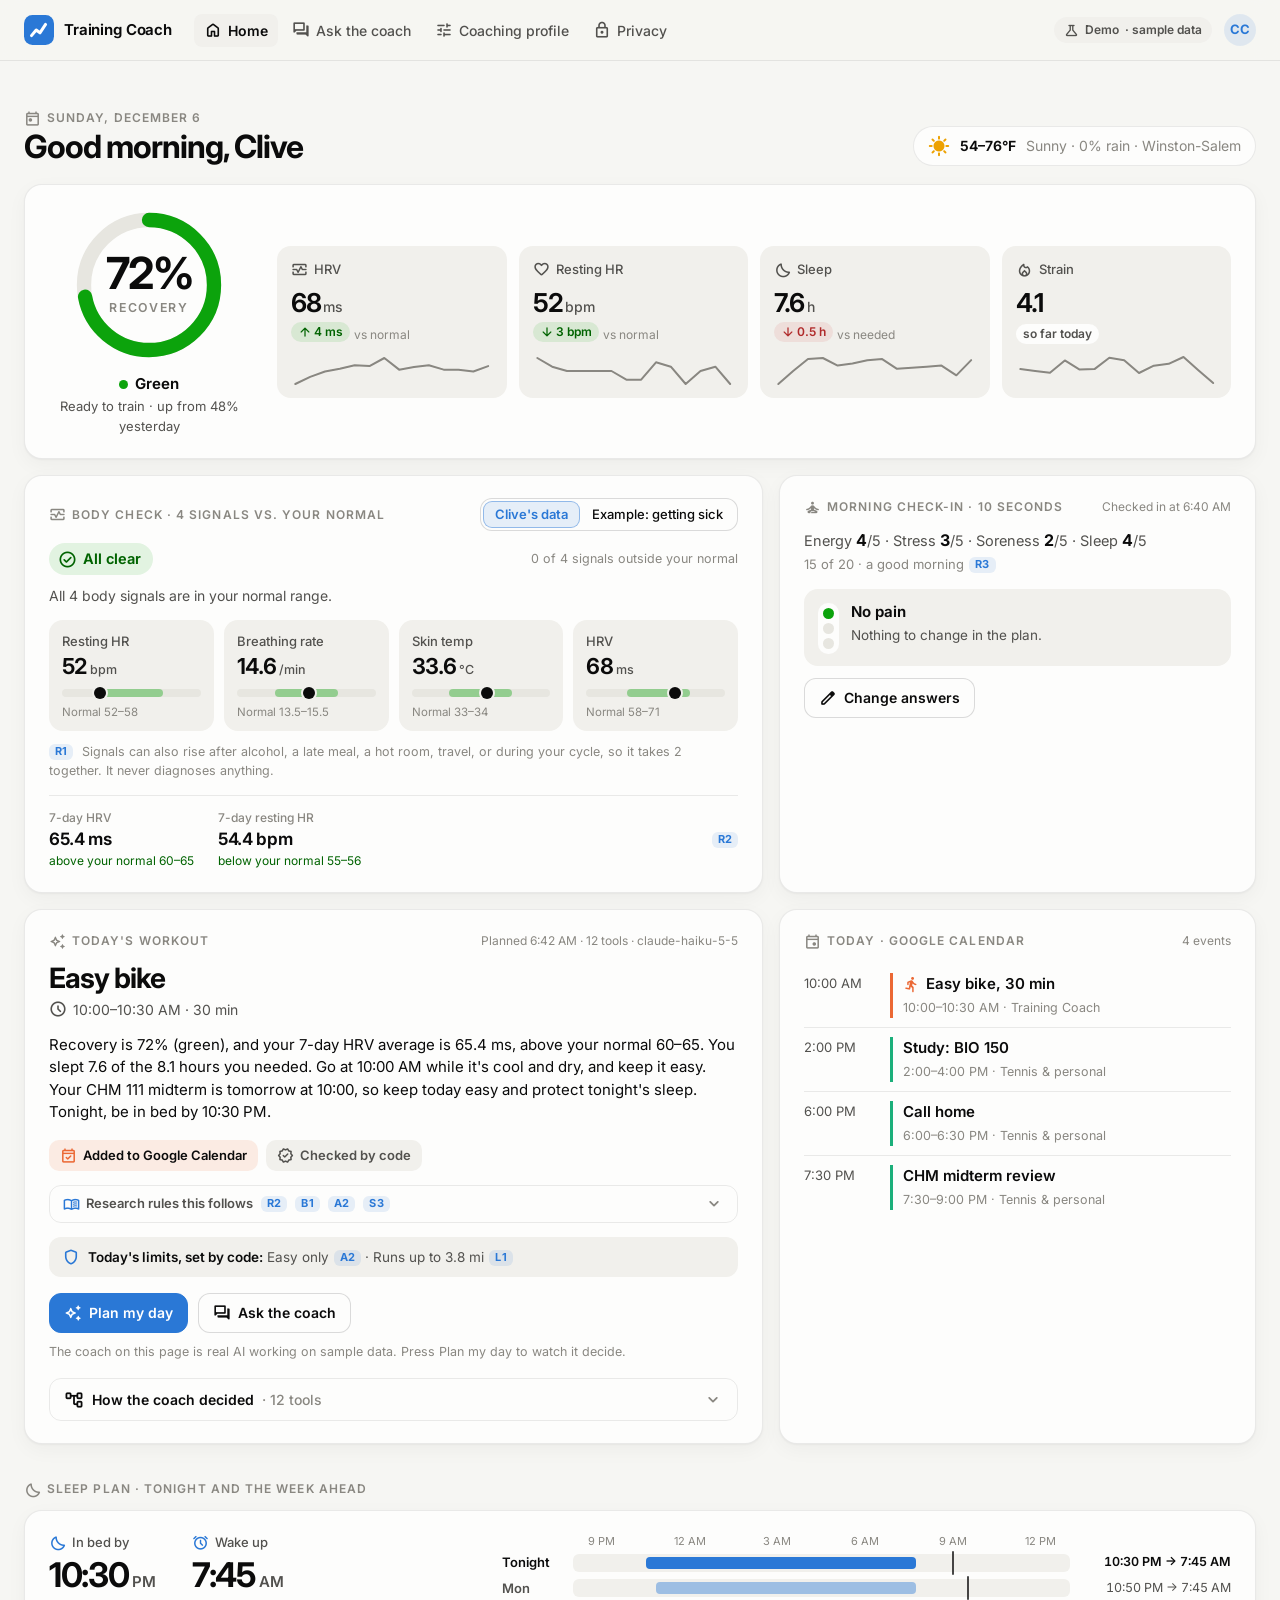
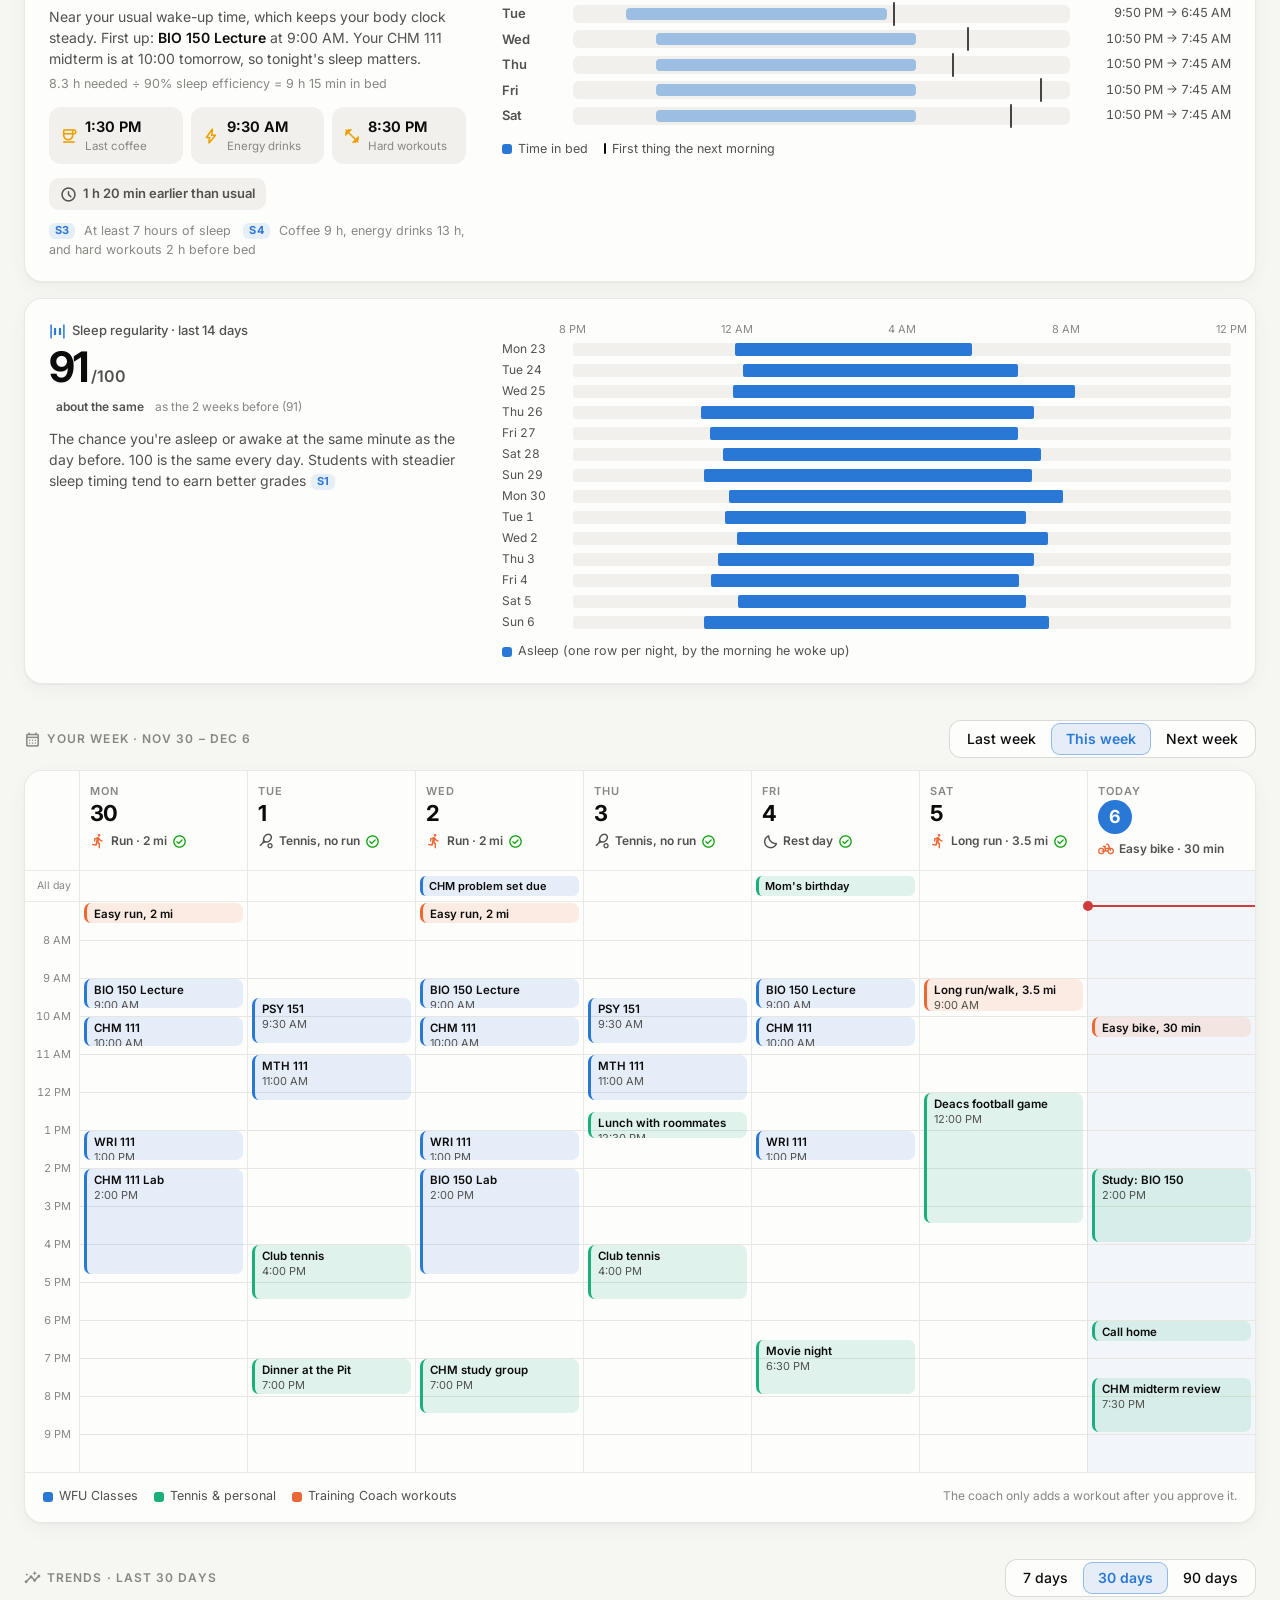
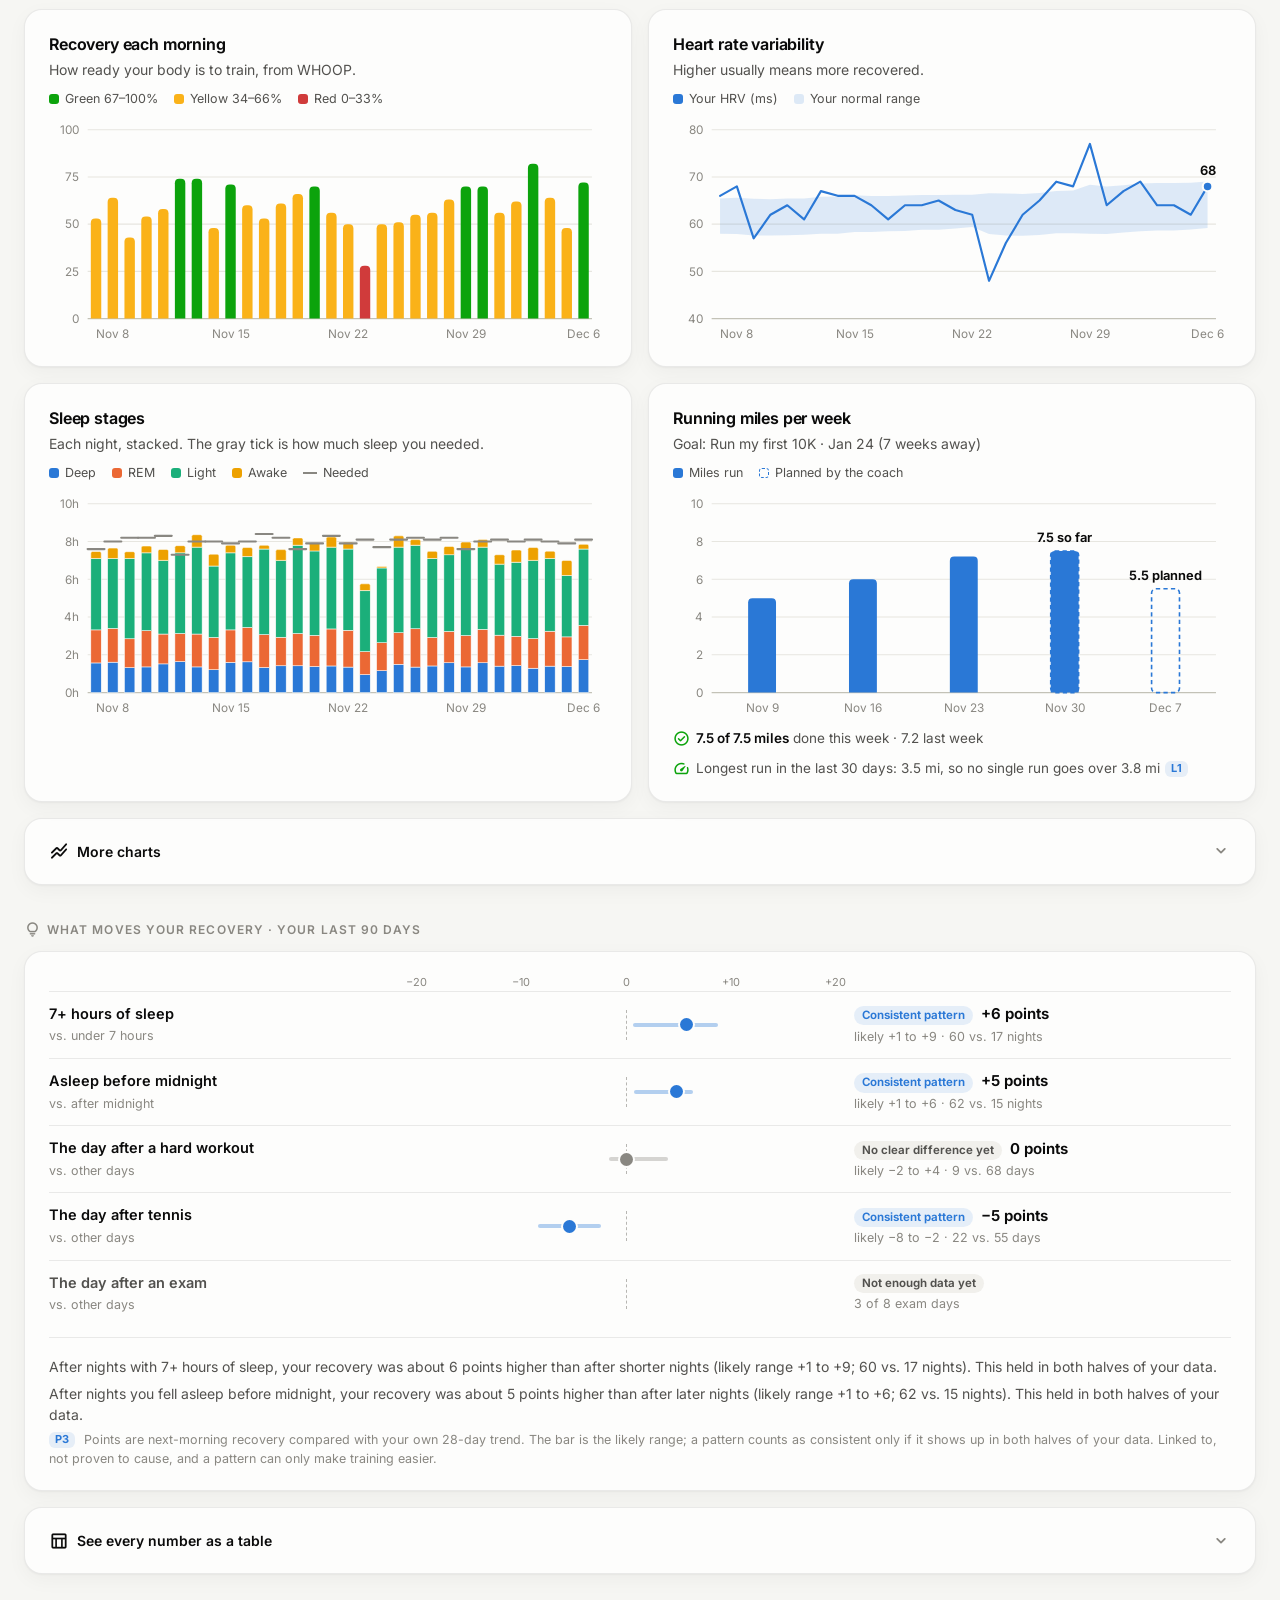
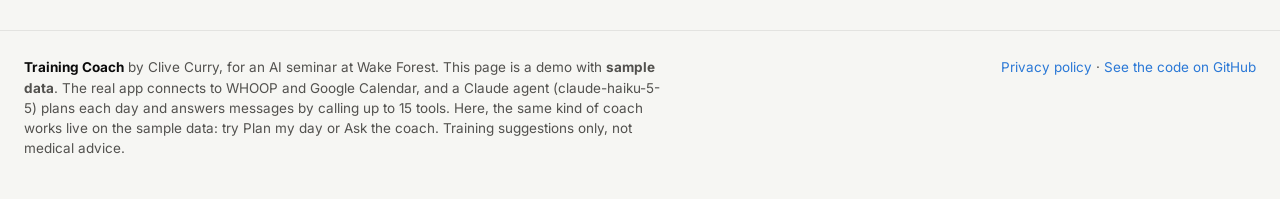
==== commit 24c5bf78: "Leave rule IDs out of the coach's text The coach still cites rules like [L1] (the checker needs them" ====
--- a/docs/index.html
+++ b/docs/index.html
@@ -1375,7 +1375,8 @@
 // ---------- Rule chips: [R1, L1] in the coach's words become small chips; hover one for the rule ----------
 const ruleChip = id => (RULES[id] ? `<span class="rule" title="${esc(`${id} · ${RULES[id][0]}: ${RULES[id][1]} (${RULES[id][2]})`)}">${id}</span>` : esc(id));
 const CITED = /\s?\[([A-Z]\d(?:\s*,\s*[A-Z]\d)*)\]/g;
-const withRuleChips = safeHtml => safeHtml.replace(CITED, (_, ids) => ids.split(",").map(id => ruleChip(id.trim())).join(""));
+// The coach cites rules like [L1] in its text; they're left out of what you read and listed underneath instead.
+const withoutRuleIds = text => text.replace(CITED, "");
 function rulesUsed(text) {
   const ids = [...new Set([...(text || "").matchAll(CITED)].flatMap(m => m[1].split(",").map(id => id.trim())).filter(id => RULES[id]))];
   if (!ids.length) return "";
@@ -1598,7 +1599,7 @@
   document.getElementById("headline").textContent = headline;
   document.getElementById("when-text").textContent = when;
   document.getElementById("when").hidden = !when;
-  document.getElementById("why").innerHTML = withRuleChips(esc(why));
+  document.getElementById("why").textContent = withoutRuleIds(why);
   document.getElementById("rules-used").innerHTML = rulesUsed(why);
   shownWorkout = headline + (when ? `, ${when}` : "");
   shownChecked = steps.some(s => s[3] === "check");
@@ -1961,7 +1962,7 @@
 }
 // Turn the coach's plain text into HTML: paragraphs, "- " lists, and **bold**.
 function formatAnswer(text) {
-  const inline = s => withRuleChips(esc(s).replace(/\*\*(.+?)\*\*/g, "<b>$1</b>"));
+  const inline = s => esc(withoutRuleIds(s)).replace(/\*\*(.+?)\*\*/g, "<b>$1</b>");
   let out = "", list = [];
   const flush = () => { if (list.length) { out += `<ul>${list.map(i => `<li>${inline(i)}</li>`).join("")}</ul>`; list = []; } };
   for (const line of text.split("\n")) {
@@ -2088,7 +2089,7 @@
     LIVE.push({ asked: text, answered: reply.answer });
     const labels = applyChanges(reply.changes);
     const chips = labels.length ? `<div class="changed">${labels.map(l => `<a href="#${l === "New goal" || l === "Saved a note" ? "profile" : "home"}">${esc(l)}</a>`).join("")}</div>` : "";
-    answer.querySelector(".body").innerHTML = formatAnswer(reply.answer) + chips + stepsDetails(reply.steps);
+    answer.querySelector(".body").innerHTML = formatAnswer(reply.answer) + chips + rulesUsed(reply.answer) + stepsDetails(reply.steps);
   } catch (error) {
     answer.querySelector(".body").innerHTML = `<p class="err">${esc(error.message)}</p>`;
   } finally {
